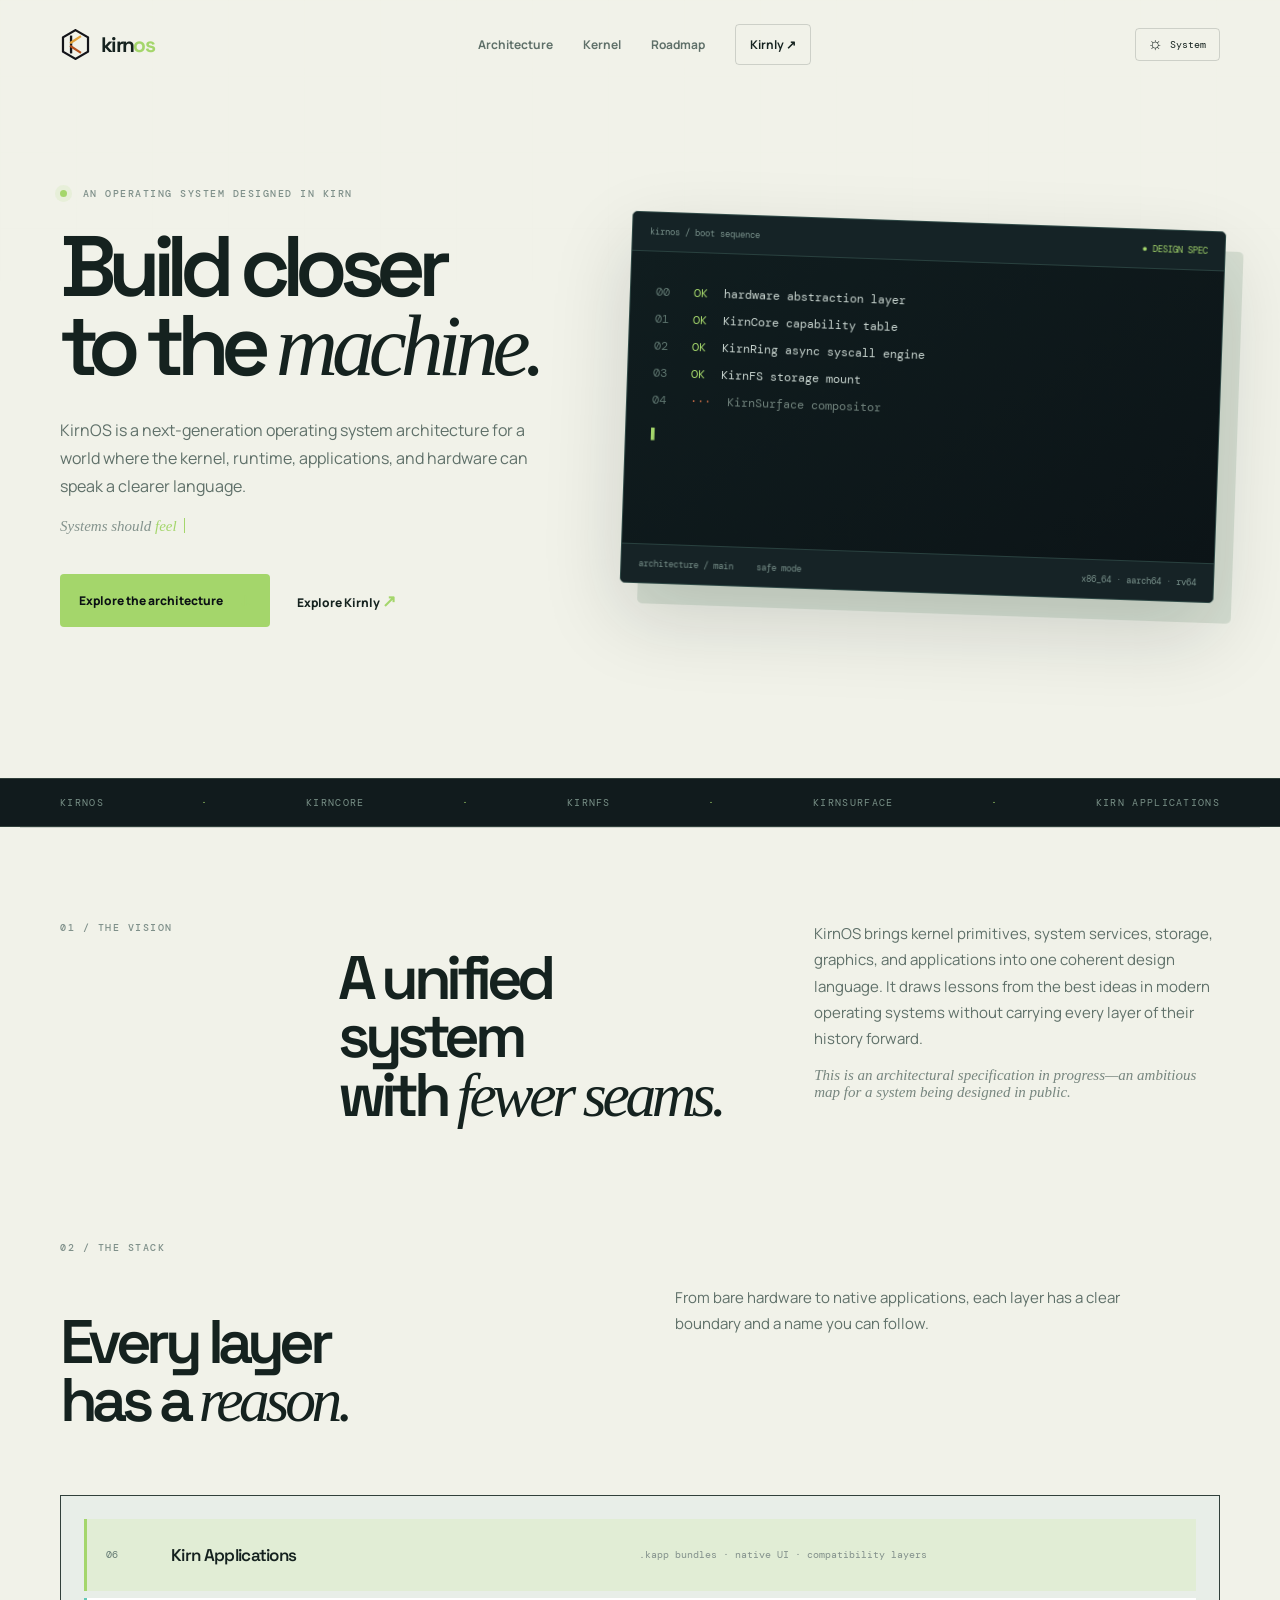
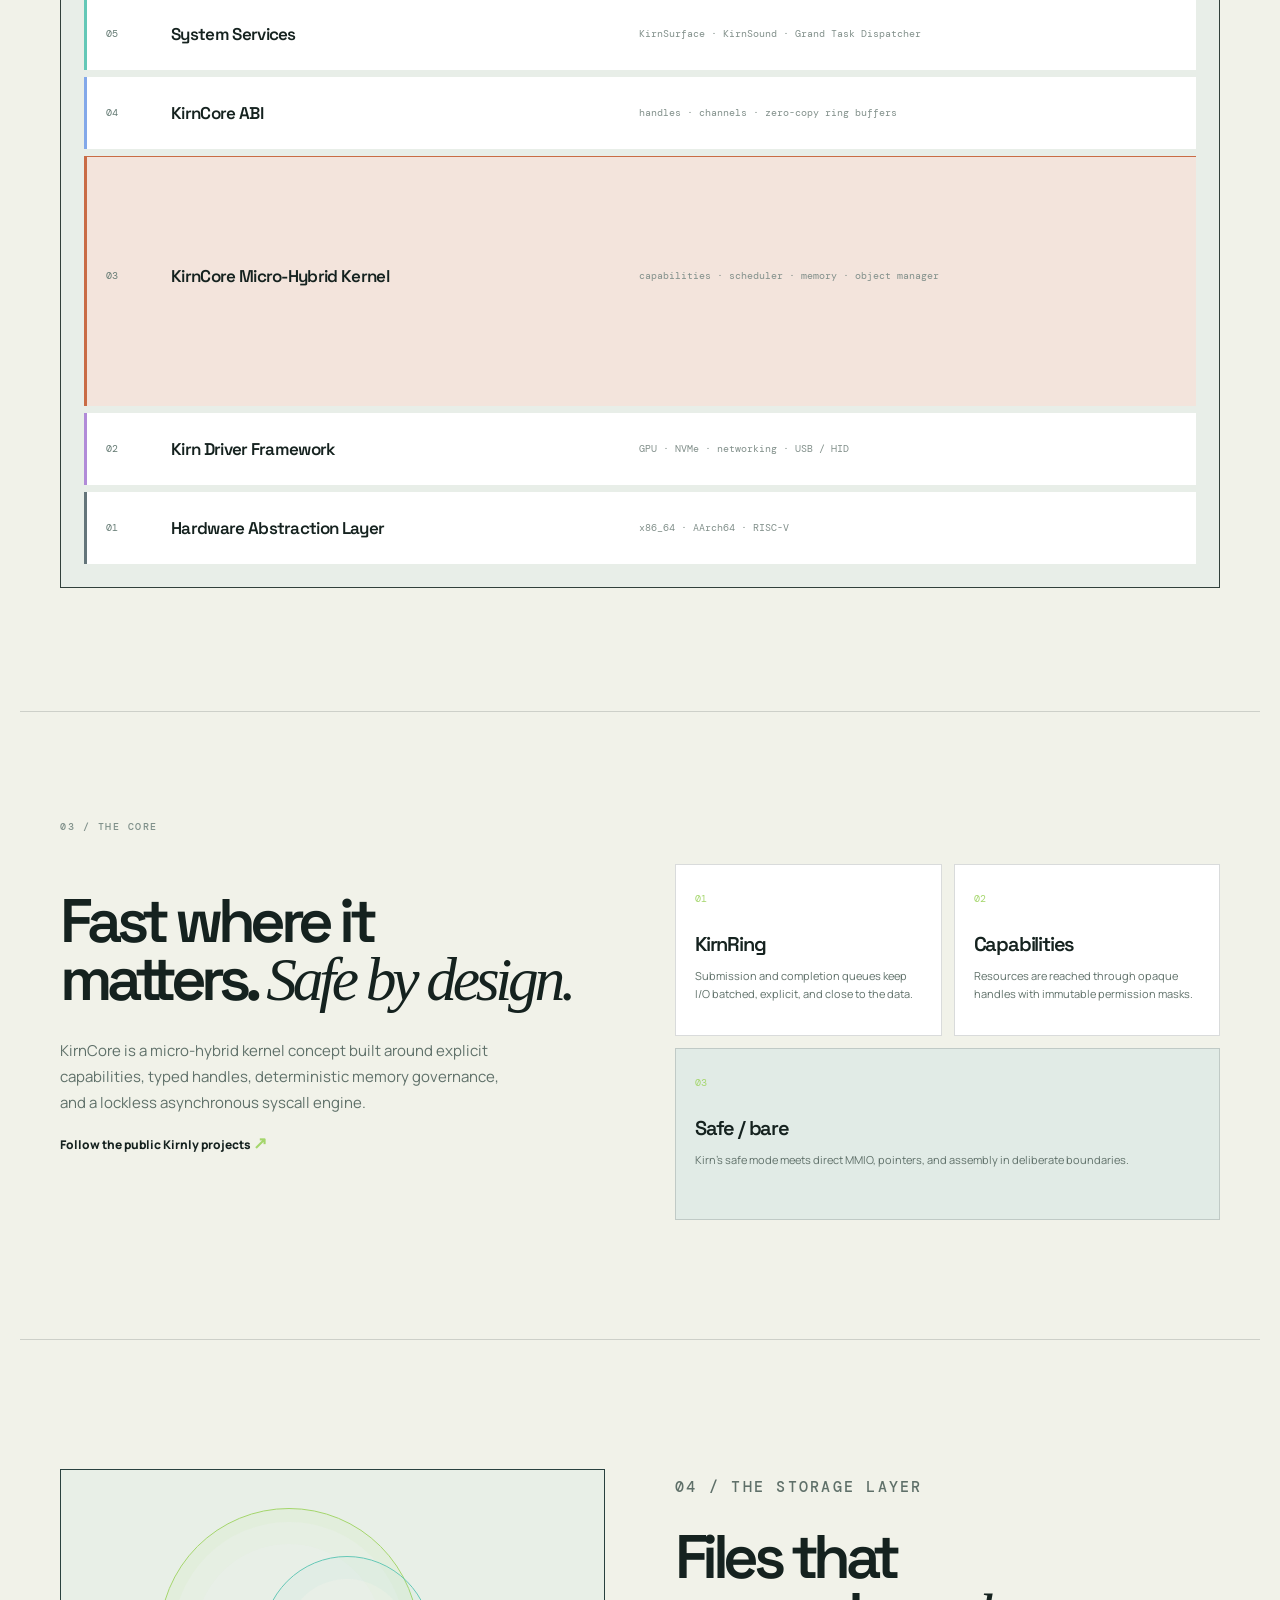
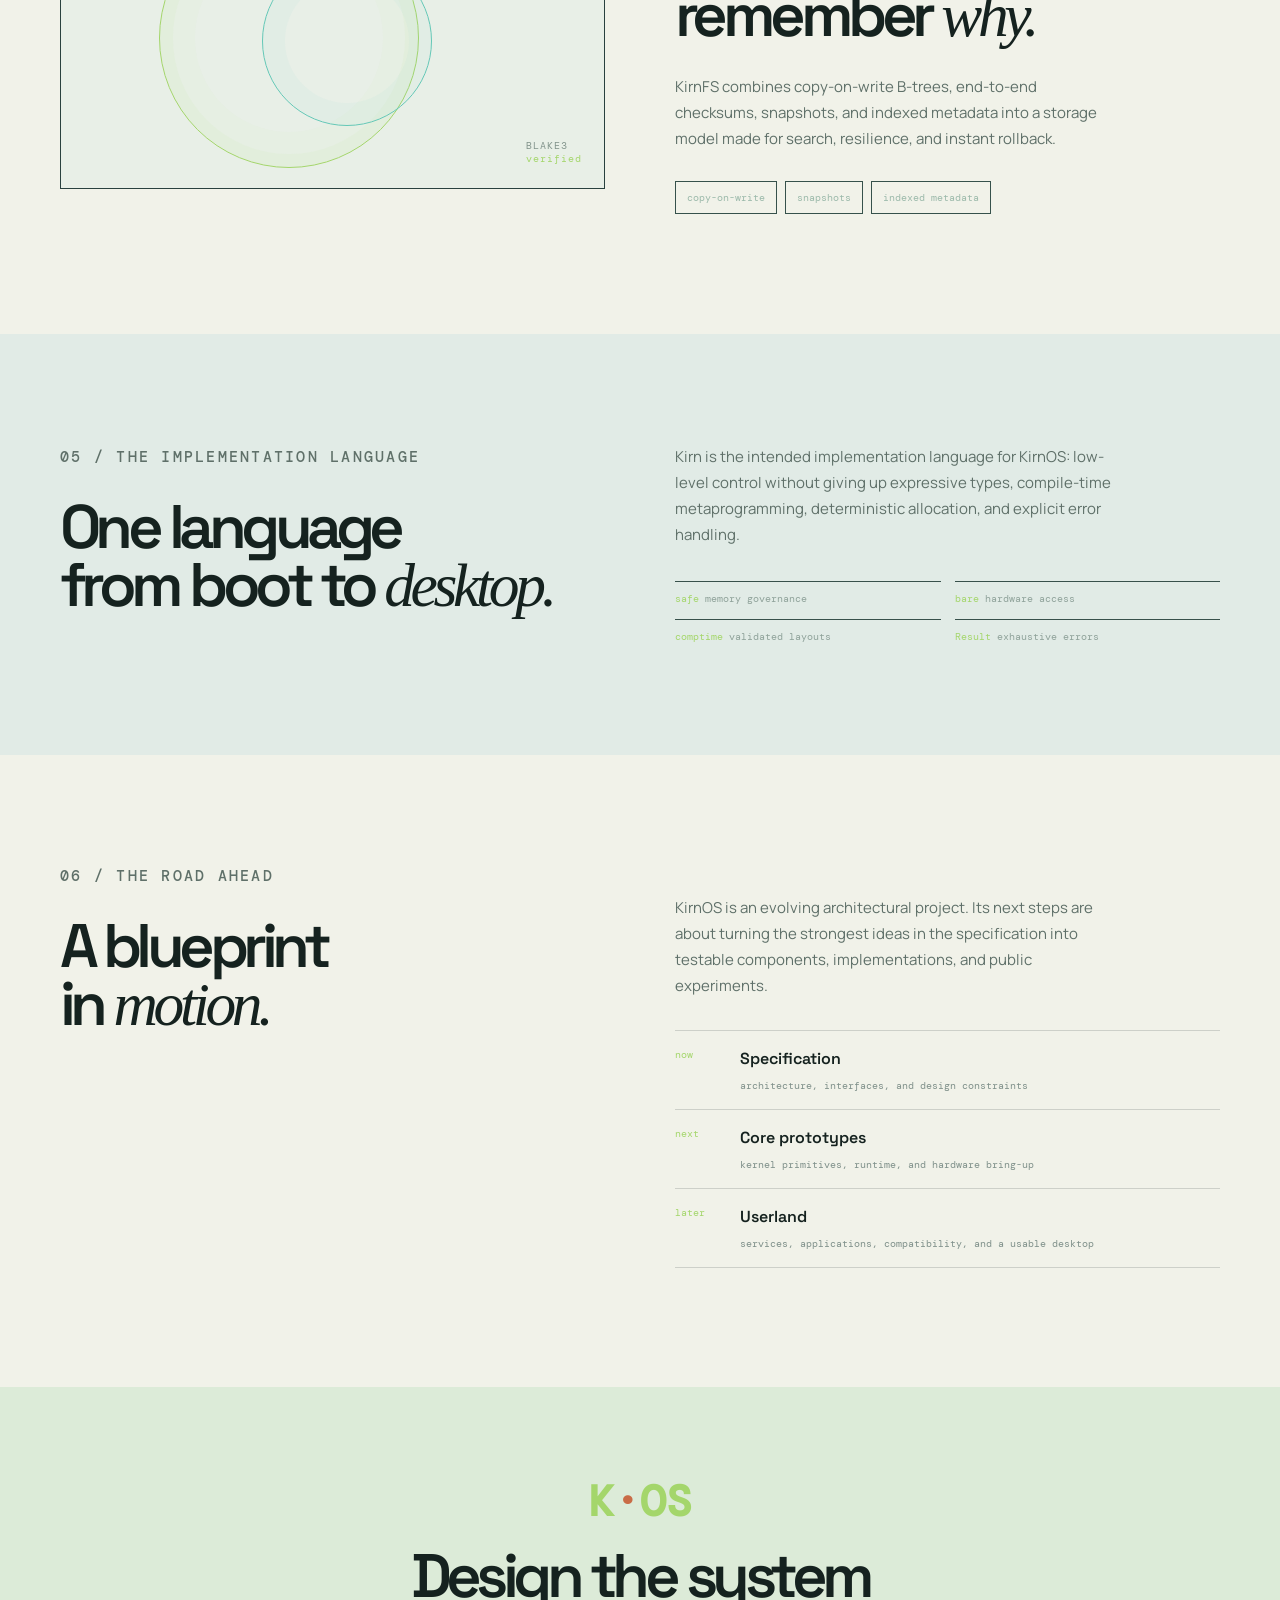
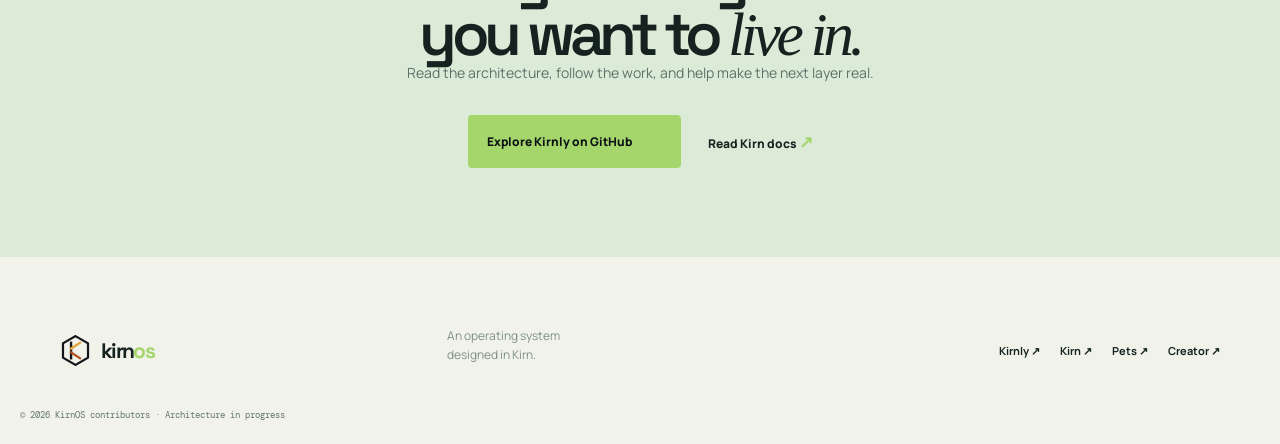
==== index.html @ c7819e0d "feat: build KirnOS operating system website" ====
<!doctype html>
<html lang="en">
<head>
  <meta charset="UTF-8"><meta name="viewport" content="width=device-width,initial-scale=1">
  <meta name="description" content="KirnOS is a next-generation operating system architecture designed in the Kirn programming language, from KirnCore and capabilities to KirnFS and KirnSurface.">
  <meta name="keywords" content="KirnOS, Kirn operating system, KirnCore, KirnFS, KirnSurface, systems programming, micro-hybrid kernel">
  <meta name="author" content="KirnOS contributors"><meta name="robots" content="index, follow, max-image-preview:large"><link rel="canonical" href="https://kirnos-kernel.github.io/"><meta name="theme-color" content="#0b1114">
  <title>KirnOS — an operating system made with Kirn</title>
  <meta property="og:type" content="website"><meta property="og:site_name" content="KirnOS"><meta property="og:title" content="KirnOS — an operating system made with Kirn"><meta property="og:description" content="A next-generation OS architecture built around KirnCore, KirnFS, capabilities, and a native Kirn application layer."><meta property="og:url" content="https://kirnos-kernel.github.io/"><meta property="og:image" content="https://kirnos-kernel.github.io/KirnOS-logos/logo-on-dark-mode-1280x640.png"><meta property="og:image:alt" content="KirnOS operating system">
  <meta name="twitter:card" content="summary_large_image"><meta name="twitter:title" content="KirnOS — an operating system made with Kirn"><meta name="twitter:description" content="A systems architecture for a new kind of operating system."><meta name="twitter:image" content="https://kirnos-kernel.github.io/KirnOS-logos/logo-on-dark-mode-1280x640.png"><meta name="twitter:image:alt" content="KirnOS operating system">
  <link rel="icon" type="image/svg+xml" href="KirnOS-logos/favicon-on-dark-mode.svg"><link rel="preconnect" href="https://fonts.googleapis.com"><link rel="preconnect" href="https://fonts.gstatic.com" crossorigin><link href="https://fonts.googleapis.com/css2?family=DM+Mono:wght@400;500&family=Manrope:wght@400;500;600;700;800&family=Space+Grotesk:wght@500;600;700&display=swap" rel="stylesheet"><link rel="stylesheet" href="styles.css">
</head>
<body><div class="grid-bg" aria-hidden="true"></div><header class="site-header"><a class="brand" href="#top"><img src="KirnOS-logos/icon-on-dark-mode.svg" alt=""><span>kirn<span class="accent">os</span></span></a><nav aria-label="Main navigation"><a href="#architecture">Architecture</a><a href="#kernel">Kernel</a><a href="#roadmap">Roadmap</a><a class="github" href="https://github.com/kirnly/" target="_blank" rel="noreferrer">Kirnly ↗</a></nav><div class="header-tools"><button class="theme-toggle" type="button" aria-label="Use system theme" title="Use system theme"><span class="theme-icon" aria-hidden="true">☼</span><span class="theme-label">System</span></button><button class="menu" aria-label="Toggle navigation" aria-expanded="false"><i></i><i></i></button></div></header>
<main id="top">
<section class="hero shell"><div class="hero-copy"><p class="eyebrow"><span class="pulse"></span> an operating system designed in Kirn</p><h1>Build closer<br>to the <em>machine.</em></h1><p class="hero-lede">KirnOS is a next-generation operating system architecture for a world where the kernel, runtime, applications, and hardware can speak a clearer language.</p><p class="hero-typing" aria-live="polite"><span>Systems should </span><strong id="typing-text">feel intentional.</strong><i class="typing-cursor" aria-hidden="true"></i></p><div class="hero-actions"><a class="button button-green" href="#architecture">Explore the architecture <span>↓</span></a><a class="quiet-link" href="https://github.com/kirnly/" target="_blank" rel="noreferrer">Explore Kirnly <span>↗</span></a></div></div><div class="hero-console"><div class="console-top"><span>kirnos / boot sequence</span><b>● DESIGN SPEC</b></div><div class="console-body"><div class="boot-line"><i>00</i><span class="ok">OK</span> hardware abstraction layer</div><div class="boot-line"><i>01</i><span class="ok">OK</span> KirnCore capability table</div><div class="boot-line"><i>02</i><span class="ok">OK</span> KirnRing async syscall engine</div><div class="boot-line"><i>03</i><span class="ok">OK</span> KirnFS storage mount</div><div class="boot-line muted-line"><i>04</i><span class="wait">···</span> KirnSurface compositor</div><div class="console-cursor">▌</div></div><div class="console-footer"><span>architecture / main</span><span>safe mode</span><span>x86_64 · aarch64 · rv64</span></div></div></section>
<section class="signal-bar"><div class="shell"><span>KirnOS</span><i>·</i><span>KirnCore</span><i>·</i><span>KirnFS</span><i>·</i><span>KirnSurface</span><i>·</i><span>Kirn Applications</span></div></section>
<section class="intro shell"><div class="section-number">01 / THE VISION</div><div class="intro-grid"><h2>A unified system<br>with <em>fewer seams.</em></h2><div><p>KirnOS brings kernel primitives, system services, storage, graphics, and applications into one coherent design language. It draws lessons from the best ideas in modern operating systems without carrying every layer of their history forward.</p><p class="muted">This is an architectural specification in progress—an ambitious map for a system being designed in public.</p></div></div></section>
<section class="architecture shell" id="architecture"><div class="section-number">02 / THE STACK</div><div class="architecture-head"><h2>Every layer<br>has a <em>reason.</em></h2><p>From bare hardware to native applications, each layer has a clear boundary and a name you can follow.</p></div><div class="stack"><div class="stack-row app"><span>06</span><strong>Kirn Applications</strong><small>.kapp bundles · native UI · compatibility layers</small></div><div class="stack-row service"><span>05</span><strong>System Services</strong><small>KirnSurface · KirnSound · Grand Task Dispatcher</small></div><div class="stack-row abi"><span>04</span><strong>KirnCore ABI</strong><small>handles · channels · zero-copy ring buffers</small></div><div class="stack-row kernel"><span>03</span><strong>KirnCore Micro-Hybrid Kernel</strong><small>capabilities · scheduler · memory · object manager</small></div><div class="stack-row driver"><span>02</span><strong>Kirn Driver Framework</strong><small>GPU · NVMe · networking · USB / HID</small></div><div class="stack-row hardware"><span>01</span><strong>Hardware Abstraction Layer</strong><small>x86_64 · AArch64 · RISC-V</small></div></div></section>
<section class="kernel shell" id="kernel"><div class="section-number">03 / THE CORE</div><div class="core-grid"><div><h2>Fast where it<br>matters. <em>Safe by design.</em></h2><p>KirnCore is a micro-hybrid kernel concept built around explicit capabilities, typed handles, deterministic memory governance, and a lockless asynchronous syscall engine.</p><a class="quiet-link" href="https://github.com/kirnly/" target="_blank" rel="noreferrer">Follow the public Kirnly projects <span>↗</span></a></div><div class="core-cards"><article><span>01</span><strong>KirnRing</strong><p>Submission and completion queues keep I/O batched, explicit, and close to the data.</p></article><article><span>02</span><strong>Capabilities</strong><p>Resources are reached through opaque handles with immutable permission masks.</p></article><article><span>03</span><strong>Safe / bare</strong><p>Kirn’s safe mode meets direct MMIO, pointers, and assembly in deliberate boundaries.</p></article></div></div></section>
<section class="storage shell"><div class="storage-art"><div class="disk disk-one"></div><div class="disk disk-two"></div><div class="storage-label">BLAKE3<br><b>verified</b></div></div><div><p class="section-number">04 / THE STORAGE LAYER</p><h2>Files that<br>remember <em>why.</em></h2><p>KirnFS combines copy-on-write B-trees, end-to-end checksums, snapshots, and indexed metadata into a storage model made for search, resilience, and instant rollback.</p><div class="tag-row"><span>copy-on-write</span><span>snapshots</span><span>indexed metadata</span></div></div></section>
<section class="language"><div class="shell language-grid"><div><p class="section-number">05 / THE IMPLEMENTATION LANGUAGE</p><h2>One language<br>from boot to <em>desktop.</em></h2></div><div><p>Kirn is the intended implementation language for KirnOS: low-level control without giving up expressive types, compile-time metaprogramming, deterministic allocation, and explicit error handling.</p><div class="language-points"><span><b>safe</b> memory governance</span><span><b>bare</b> hardware access</span><span><b>comptime</b> validated layouts</span><span><b>Result</b> exhaustive errors</span></div></div></div></section>
<section class="roadmap shell" id="roadmap"><div><p class="section-number">06 / THE ROAD AHEAD</p><h2>A blueprint<br>in <em>motion.</em></h2></div><div><p>KirnOS is an evolving architectural project. Its next steps are about turning the strongest ideas in the specification into testable components, implementations, and public experiments.</p><div class="roadmap-list"><div><span>now</span><strong>Specification</strong><small>architecture, interfaces, and design constraints</small></div><div><span>next</span><strong>Core prototypes</strong><small>kernel primitives, runtime, and hardware bring-up</small></div><div><span>later</span><strong>Userland</strong><small>services, applications, compatibility, and a usable desktop</small></div></div></div></section>
<section class="cta shell"><div class="cta-mark">K<span>·</span>OS</div><h2>Design the system<br>you want to <em>live in.</em></h2><p>Read the architecture, follow the work, and help make the next layer real.</p><div class="hero-actions"><a class="button button-green" href="https://github.com/kirnly/" target="_blank" rel="noreferrer">Explore Kirnly on GitHub <span>↗</span></a><a class="quiet-link" href="https://rkriad585.github.io/kirn/" target="_blank" rel="noreferrer">Read Kirn docs <span>↗</span></a></div></section>
</main><footer class="footer shell"><a class="brand" href="#top"><img src="KirnOS-logos/icon-on-dark-mode.svg" alt=""><span>kirn<span class="accent">os</span></span></a><p>An operating system<br>designed in Kirn.</p><div><a href="https://github.com/kirnly/" target="_blank" rel="noreferrer">Kirnly ↗</a><a href="https://kirn-lang.github.io" target="_blank" rel="noreferrer">Kirn ↗</a><a href="https://pets-registry.github.io" target="_blank" rel="noreferrer">Pets ↗</a><a href="https://rkriad585.github.io" target="_blank" rel="noreferrer">Creator ↗</a></div><small>© 2026 KirnOS contributors · Architecture in progress</small></footer><script type="application/ld+json">{"@context":"https://schema.org","@type":"SoftwareSourceCode","name":"KirnOS","description":"A next-generation operating system architecture designed and engineered in the Kirn programming language.","url":"https://kirnos-kernel.github.io/","codeRepository":"https://github.com/kirnly/","programmingLanguage":"Kirn","author":{"@type":"Person","name":"RK Riad Khan","alternateName":"RKRIAD585","url":"https://rkriad585.github.io"},"sameAs":["https://kirn-lang.github.io","https://pets-registry.github.io"]}</script><script src="script.js"></script></body></html>
---- styles.css ----
:root{--ink:#e8eee9;--muted:#9eaaa4;--bg:#0b1114;--panel:#111a1d;--panel2:#172326;--line:rgba(232,238,233,.15);--green:#a4d66b;--teal:#64c8b7;--rust:#c96c46;--blue:#83a8e9;--serif:Georgia,'Times New Roman',serif;--sans:'Manrope',Arial,sans-serif;--display:'Space Grotesk',var(--sans);--mono:'DM Mono',monospace}*{box-sizing:border-box}html{scroll-behavior:smooth}body{margin:0;background:var(--bg);color:var(--ink);font-family:var(--sans);overflow-x:hidden}.grid-bg{position:fixed;inset:0;pointer-events:none;opacity:.08;background-image:linear-gradient(rgba(164,214,107,.15) 1px,transparent 1px),linear-gradient(90deg,rgba(164,214,107,.15) 1px,transparent 1px);background-size:76px 76px;mask-image:linear-gradient(to bottom,#000,transparent 72%)}.shell{max-width:1240px;padding-left:40px;padding-right:40px;margin:auto}.site-header{height:88px;max-width:1240px;padding:0 40px;margin:auto;display:flex;align-items:center;justify-content:space-between;position:relative;z-index:20}.brand{display:flex;align-items:center;gap:10px;color:var(--ink);text-decoration:none;font:700 21px var(--display);letter-spacing:-.08em}.brand img{width:31px;height:31px;object-fit:contain}.accent{color:var(--green)}.site-header nav{display:flex;gap:30px;align-items:center;font-size:12px;font-weight:700}.site-header nav a,.footer a{color:inherit;text-decoration:none}.site-header nav a:not(.github){color:var(--muted)}.site-header nav a:hover,.footer a:hover{color:var(--green)}.github{border:1px solid var(--line);padding:11px 14px;border-radius:4px}.header-tools{display:flex;align-items:center;gap:13px}.theme-toggle{display:inline-flex;align-items:center;gap:7px;border:1px solid var(--line);border-radius:4px;background:transparent;color:var(--ink);padding:9px 11px;font:10px var(--mono);cursor:pointer}.theme-toggle:hover{border-color:var(--green)}.theme-icon{font:17px Georgia,serif;line-height:10px}.theme-label{min-width:38px;text-align:left}.menu{display:none;border:0;background:transparent}.menu i{display:block;width:22px;height:1px;background:var(--ink);margin:5px}.eyebrow,.section-number{font:500 10px var(--mono);letter-spacing:.15em;text-transform:uppercase;color:#7f908a}.pulse{display:inline-block;width:7px;height:7px;border-radius:50%;background:var(--green);box-shadow:0 0 0 5px rgba(164,214,107,.13);margin-right:8px}h1,h2,h3,p{margin-top:0}h1{font:600 clamp(55px,6.7vw,91px)/.91 var(--display);letter-spacing:-.1em;margin:28px 0 30px}h2{font:600 clamp(40px,4.8vw,64px)/.95 var(--display);letter-spacing:-.09em;margin:28px 0 0}em{font-family:var(--serif);font-weight:400;letter-spacing:-.07em}.hero{min-height:690px;display:grid;grid-template-columns:.92fr 1.08fr;align-items:center;gap:60px;padding-top:43px;padding-bottom:95px}.hero-lede{max-width:475px;color:#bac7c0;font-size:16px;line-height:1.75}.hero-typing{font:italic 15px var(--serif);color:var(--green);margin:18px 0 0;min-height:23px}.hero-typing span{color:#84938d}.hero-typing strong{font-weight:400}.typing-cursor{display:inline-block;width:1px;height:15px;background:var(--green);margin-left:4px;vertical-align:-2px;animation:blink 1s steps(1) infinite}@keyframes blink{50%{opacity:0}}.hero-actions{display:flex;align-items:center;gap:27px;margin-top:33px}.button{display:inline-flex;align-items:center;gap:16px;border-radius:4px;padding:15px 19px;text-decoration:none;font-size:12px;font-weight:800}.button span,.quiet-link span{font-size:17px;color:var(--green)}.button-green{background:var(--green);color:#0b1114}.quiet-link{color:var(--ink);font-size:12px;font-weight:800;text-decoration:none}.hero-console{background:#0d1719;border:1px solid #2f4946;border-radius:5px;box-shadow:18px 20px 0 rgba(44,90,74,.2),0 32px 80px rgba(0,0,0,.3);transform:rotate(2deg);overflow:hidden}.console-top,.console-footer{height:39px;display:flex;align-items:center;padding:0 17px;font:9px var(--mono);color:#78908a}.console-top{justify-content:space-between;background:#152326;border-bottom:1px solid #29413f}.console-top b{color:var(--green);font-weight:400}.console-body{padding:27px 25px 32px;min-height:292px;background:linear-gradient(145deg,#101d1f,#0c1417);font:12px/2.25 var(--mono)}.boot-line{display:flex;gap:16px;color:#c7d3ce}.boot-line i{font-style:normal;color:#5d746e;width:22px}.boot-line .ok{color:#a4d66b}.muted-line{color:#6f817b}.wait{color:var(--rust)}.console-cursor{color:var(--green);margin-top:7px;animation:blink 1s steps(1) infinite}.console-footer{background:#162326;border-top:1px solid #29413f;gap:23px}.console-footer span:last-child{margin-left:auto}.signal-bar{border-top:1px solid #31403b;border-bottom:1px solid #31403b;background:#111b1d}.signal-bar .shell{display:flex;justify-content:space-between;align-items:center;padding-top:17px;padding-bottom:17px;font:10px var(--mono);color:#799087;text-transform:uppercase;letter-spacing:.13em}.signal-bar i{color:var(--green);font-style:normal}.intro{border-top:1px solid var(--line);padding-top:93px;padding-bottom:117px;display:grid;grid-template-columns:24% 76%}.intro-grid{display:grid;grid-template-columns:1fr 1fr;gap:70px}.intro-grid p,.architecture-head p,.core-grid p,.storage p,.language-grid p,.roadmap p{color:var(--muted);font-size:15px;line-height:1.75;max-width:445px}.muted{font:italic 15px var(--serif)!important;color:#77867f!important}.architecture{padding-bottom:123px}.architecture-head{display:grid;grid-template-columns:1fr 1fr;gap:70px;margin:31px 0 65px}.stack{border:1px solid #31403b;padding:16px;background:#0d1517}.stack-row{min-height:72px;margin:7px;display:grid;grid-template-columns:45px 1fr 1.2fr;align-items:center;gap:20px;padding:0 19px;border-left:3px solid var(--green);background:#152123}.stack-row span{font:10px var(--mono);color:#657b74}.stack-row strong{font:600 17px var(--display);letter-spacing:-.04em}.stack-row small{color:#82908b;font:10px var(--mono)}.stack-row.app{border-color:var(--green);background:#223322}.stack-row.service{border-color:var(--teal)}.stack-row.abi{border-color:var(--blue)}.stack-row.kernel{border-color:var(--rust);background:#27201d}.stack-row.driver{border-color:#b18bd8}.stack-row.hardware{border-color:#64757a}.kernel{padding-top:108px;padding-bottom:119px;border-top:1px solid var(--line)}.core-grid{display:grid;grid-template-columns:1fr 1fr;gap:70px;margin-top:31px}.core-grid>div>p{margin-top:29px}.core-cards{display:grid;grid-template-columns:1fr 1fr;gap:12px}.core-cards article{min-height:172px;border:1px solid var(--line);padding:20px 19px;background:var(--panel)}.core-cards article:last-child{grid-column:span 2;background:#1b2524}.core-cards span{font:10px var(--mono);color:var(--green)}.core-cards strong{display:block;font:600 20px var(--display);letter-spacing:-.06em;margin:24px 0 10px}.core-cards p{color:#8d9d96;font-size:11px;line-height:1.65}.storage{border-top:1px solid var(--line);padding-top:105px;padding-bottom:120px;display:grid;grid-template-columns:1fr 1fr;gap:70px;align-items:center}.storage-art{height:320px;background:#101a1c;border:1px solid #29413f;position:relative;overflow:hidden}.disk{border:1px solid var(--green);position:absolute;border-radius:50%;width:260px;height:260px;left:18%;top:12%;box-shadow:inset 0 0 0 13px rgba(164,214,107,.05),inset 0 0 0 35px rgba(164,214,107,.03)}.disk-two{width:170px;height:170px;left:37%;top:27%;border-color:var(--teal);box-shadow:inset 0 0 0 22px rgba(100,200,183,.05)}.storage-label{position:absolute;right:22px;bottom:23px;color:#81938b;font:10px var(--mono);letter-spacing:.1em}.storage-label b{color:var(--green);font-weight:400}.storage p{margin-top:29px}.tag-row{display:flex;gap:8px;flex-wrap:wrap;margin-top:28px}.tag-row span{border:1px solid #36514b;color:#9bb9aa;padding:9px 11px;font:10px var(--mono)}.language{background:#162223;padding:102px 0 112px}.language-grid{display:grid;grid-template-columns:1fr 1fr;gap:70px}.language-grid>div>p{margin-top:8px}.language-points{display:grid;grid-template-columns:1fr 1fr;gap:14px;margin-top:32px;font:10px var(--mono);color:#8fa29a}.language-points span{border-top:1px solid #38514b;padding-top:10px}.language-points b{color:var(--green);font-weight:400}.roadmap{display:grid;grid-template-columns:1fr 1fr;gap:70px;padding-top:108px;padding-bottom:119px}.roadmap>div+div{padding-top:32px}.roadmap-list{border-top:1px solid var(--line);margin-top:30px}.roadmap-list>div{display:grid;grid-template-columns:55px 1fr;gap:10px;padding:17px 0;border-bottom:1px solid var(--line)}.roadmap-list span{font:10px var(--mono);color:var(--green)}.roadmap-list strong{font:600 16px var(--display)}.roadmap-list small{grid-column:2;color:#7f908a;font:10px var(--mono)}.cta{background:#182b26;text-align:center;max-width:none;padding-top:86px;padding-bottom:89px}.cta-mark{font:600 43px var(--mono);color:var(--green)}.cta-mark span{color:var(--rust)}.cta h2{margin-top:18px}.cta p{color:#a5bbb1;font-size:14px}.cta .hero-actions{justify-content:center}.footer{min-height:187px;display:grid;grid-template-columns:1fr 1fr 1fr;align-items:center;position:relative}.footer p{font-size:12px;color:#7f908a;line-height:1.6}.footer>div{display:flex;justify-content:flex-end;gap:20px;font-size:11px;font-weight:700}.footer small{position:absolute;bottom:23px;color:#63766f;font:9px var(--mono)}
@media(max-width:800px){.shell{padding-left:22px;padding-right:22px}.site-header{height:72px;padding:0 22px}.site-header nav{display:none;position:absolute;top:72px;left:22px;right:22px;padding:20px;background:var(--panel);border:1px solid var(--line);flex-direction:column;align-items:flex-start;gap:19px;z-index:5}.site-header nav.open{display:flex}.menu{display:block}.theme-label{display:none}.theme-toggle{padding:8px 9px}.hero{display:block;padding-top:65px;padding-bottom:75px}.hero-console{transform:rotate(1deg);margin-top:27px}.console-body{padding:22px 14px;font-size:10px}.console-footer{font-size:8px;gap:8px}.console-footer span:last-child{display:none}.signal-bar .shell{overflow:hidden;gap:17px;justify-content:flex-start;font-size:8px;white-space:nowrap}.intro{display:block;padding-top:72px;padding-bottom:80px}.intro-grid,.architecture-head,.core-grid,.storage,.language-grid,.roadmap{display:block}.intro-grid>div{margin-top:29px}.architecture{padding-bottom:80px}.architecture-head{margin:28px 0 42px}.stack{padding:8px}.stack-row{grid-template-columns:29px 1fr;gap:9px;padding:14px 11px}.stack-row small{grid-column:2}.kernel{padding-top:75px;padding-bottom:80px}.core-cards{margin-top:42px}.storage{padding-top:75px;padding-bottom:80px}.storage-art{height:235px;margin-bottom:42px}.disk{width:195px;height:195px;left:10%;top:8%}.disk-two{width:125px;height:125px;left:30%;top:23%}.language{padding-top:75px;padding-bottom:80px}.language-grid>div+div{margin-top:30px}.roadmap{padding-top:75px;padding-bottom:80px}.roadmap>div+div{padding-top:32px}.footer{display:block;padding-top:38px;padding-bottom:80px}.footer p{margin:25px 0}.footer>div{justify-content:flex-start;flex-wrap:wrap}.footer small{left:22px}.hero-actions{gap:18px;flex-wrap:wrap}h1{font-size:56px}}
body.theme-light{--ink:#15221f;--muted:#5f7069;--bg:#f1f2e9;--panel:#ffffff;--panel2:#e4ebe2;--line:rgba(21,34,31,.16)}body.theme-light .grid-bg{opacity:.045}body.theme-light .hero-lede,body.theme-light .intro-grid p,body.theme-light .architecture-head p,body.theme-light .core-grid p,body.theme-light .storage p,body.theme-light .language-grid p,body.theme-light .roadmap p{color:#5f7069}body.theme-light .hero-console{box-shadow:18px 20px 0 rgba(65,108,76,.15),0 32px 80px rgba(21,34,31,.16)}body.theme-light .stack{background:#e8eee8}body.theme-light .stack-row{background:#fff}body.theme-light .stack-row.app{background:#e1edd5}body.theme-light .stack-row.kernel{background:#f3e4dc}body.theme-light .core-cards article{background:#fff}body.theme-light .core-cards article:last-child{background:#e1ebe6}body.theme-light .storage-art{background:#e8efe7}body.theme-light .language{background:#e1ebe6}body.theme-light .cta{background:#dcebd8}body.theme-light .cta p{color:#5f7069}
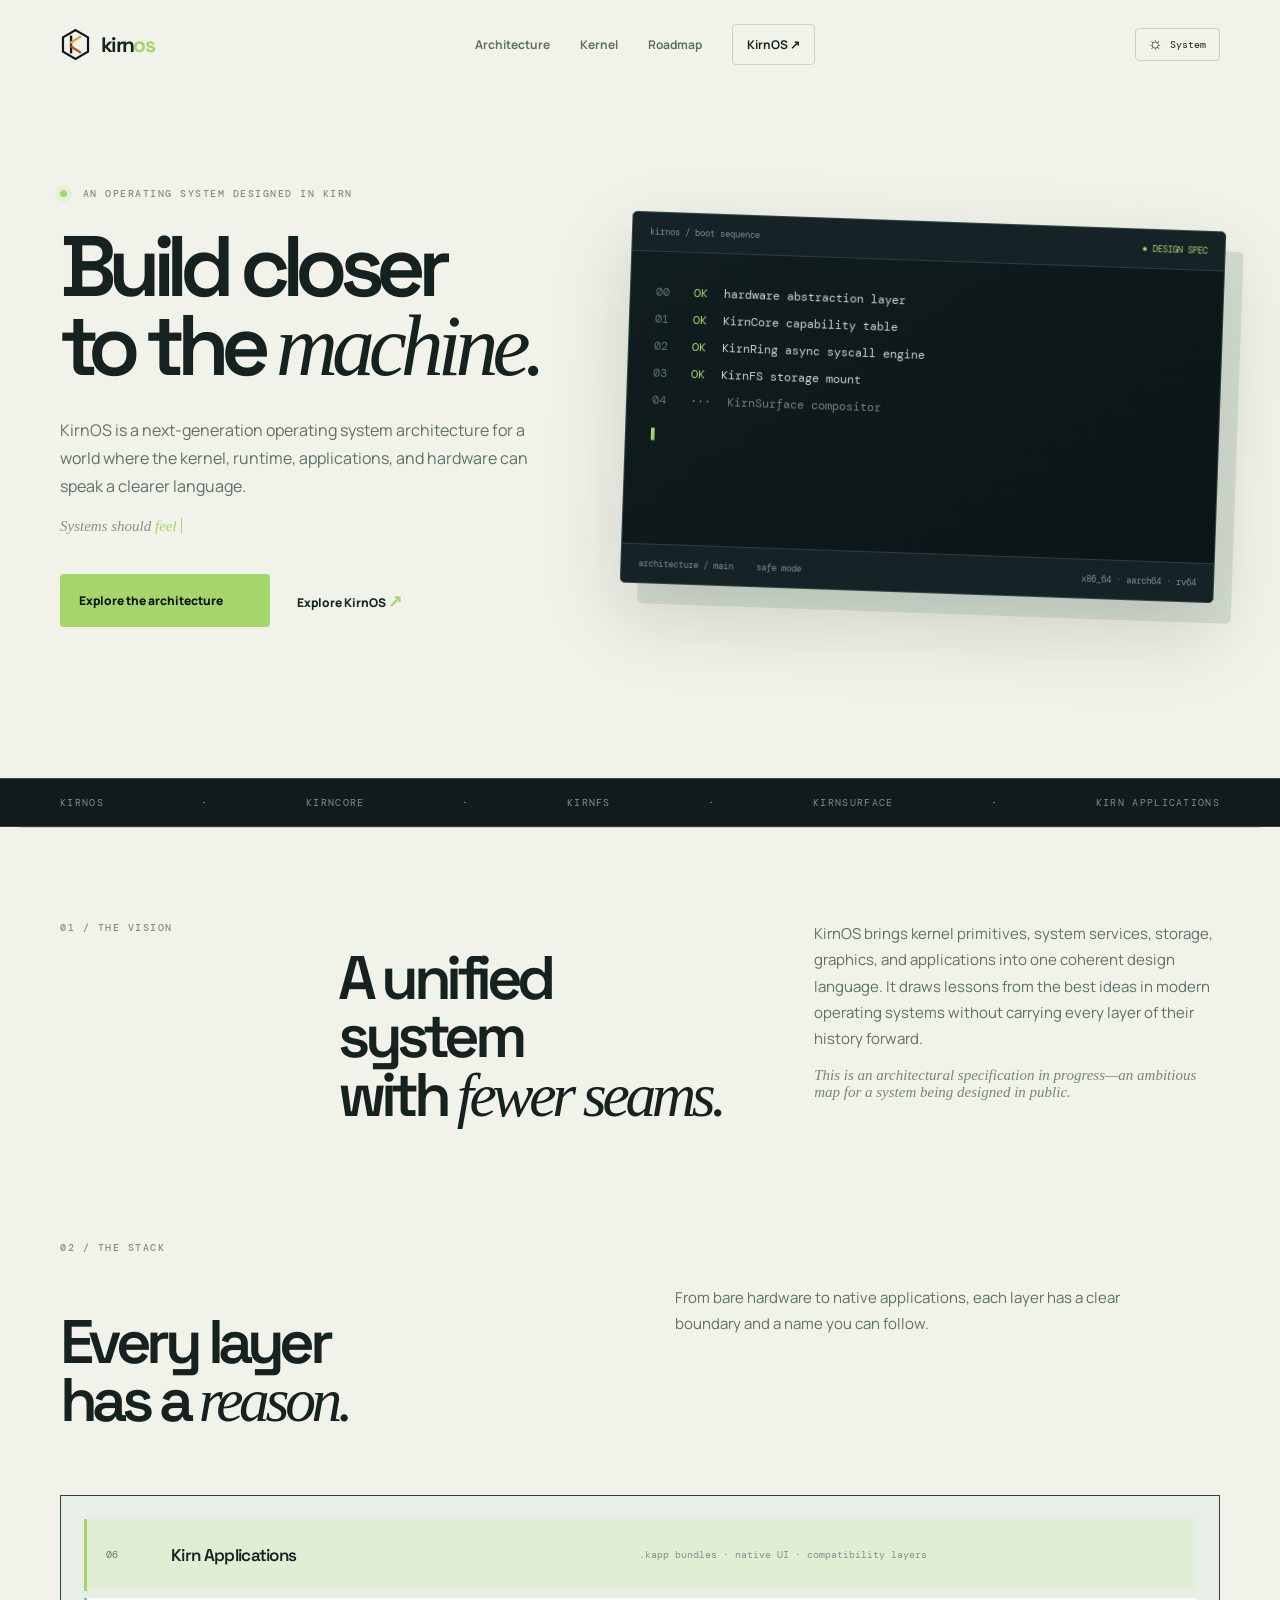
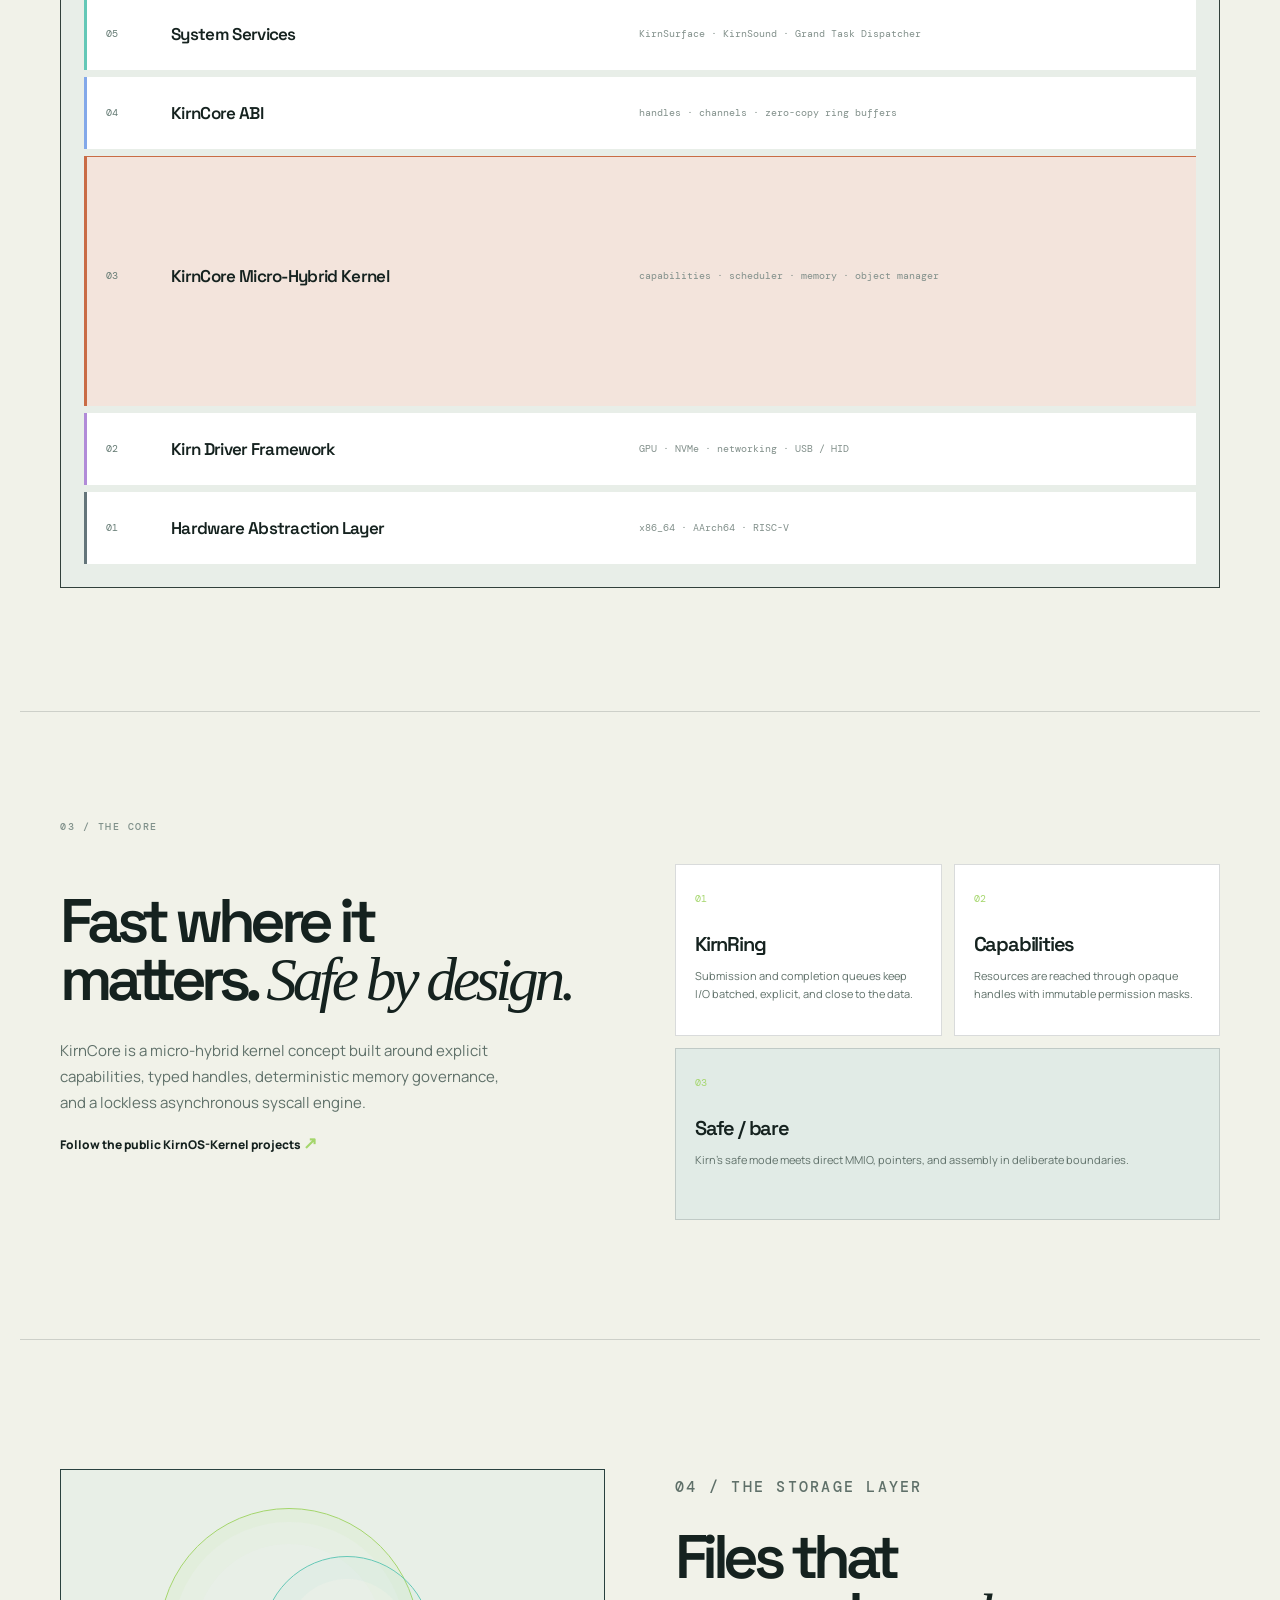
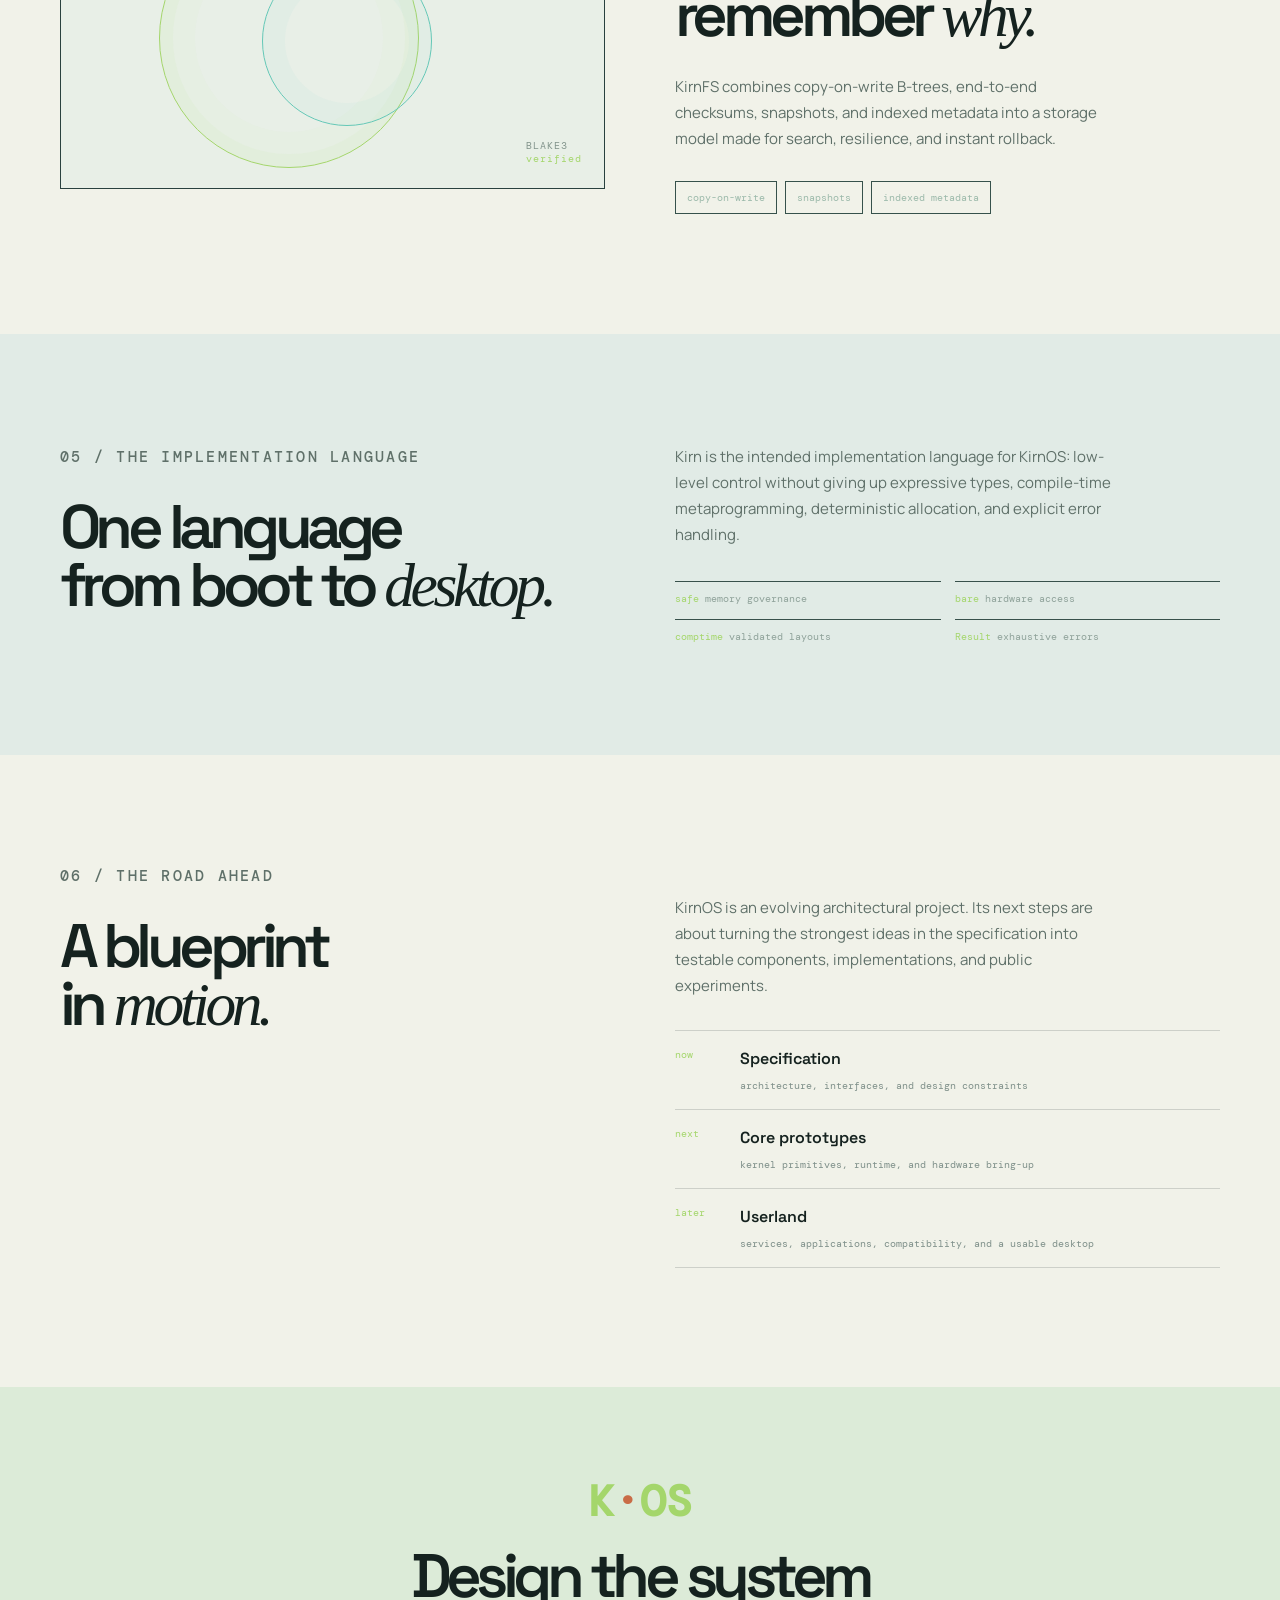
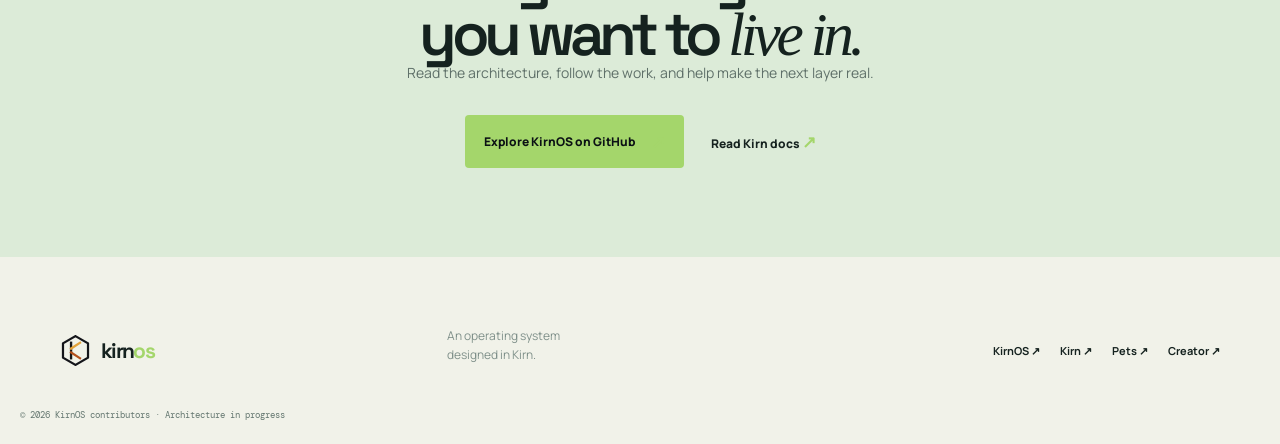
==== commit 833c69c5: "fix: brand KirnOS independently" ====
--- a/index.html
+++ b/index.html
@@ -8,17 +8,17 @@
   <title>KirnOS — an operating system made with Kirn</title>
   <meta property="og:type" content="website"><meta property="og:site_name" content="KirnOS"><meta property="og:title" content="KirnOS — an operating system made with Kirn"><meta property="og:description" content="A next-generation OS architecture built around KirnCore, KirnFS, capabilities, and a native Kirn application layer."><meta property="og:url" content="https://kirnos-kernel.github.io/"><meta property="og:image" content="https://kirnos-kernel.github.io/KirnOS-logos/logo-on-dark-mode-1280x640.png"><meta property="og:image:alt" content="KirnOS operating system">
   <meta name="twitter:card" content="summary_large_image"><meta name="twitter:title" content="KirnOS — an operating system made with Kirn"><meta name="twitter:description" content="A systems architecture for a new kind of operating system."><meta name="twitter:image" content="https://kirnos-kernel.github.io/KirnOS-logos/logo-on-dark-mode-1280x640.png"><meta name="twitter:image:alt" content="KirnOS operating system">
-  <link rel="icon" type="image/svg+xml" href="KirnOS-logos/favicon-on-dark-mode.svg"><link rel="preconnect" href="https://fonts.googleapis.com"><link rel="preconnect" href="https://fonts.gstatic.com" crossorigin><link href="https://fonts.googleapis.com/css2?family=DM+Mono:wght@400;500&family=Manrope:wght@400;500;600;700;800&family=Space+Grotesk:wght@500;600;700&display=swap" rel="stylesheet"><link rel="stylesheet" href="styles.css">
+  <link rel="icon" type="image/svg+xml" href="KirnOS-logos/favicon-on-light-mode.svg"><link rel="preconnect" href="https://fonts.googleapis.com"><link rel="preconnect" href="https://fonts.gstatic.com" crossorigin><link href="https://fonts.googleapis.com/css2?family=DM+Mono:wght@400;500&family=Manrope:wght@400;500;600;700;800&family=Space+Grotesk:wght@500;600;700&display=swap" rel="stylesheet"><link rel="stylesheet" href="styles.css">
 </head>
-<body><div class="grid-bg" aria-hidden="true"></div><header class="site-header"><a class="brand" href="#top"><img src="KirnOS-logos/icon-on-dark-mode.svg" alt=""><span>kirn<span class="accent">os</span></span></a><nav aria-label="Main navigation"><a href="#architecture">Architecture</a><a href="#kernel">Kernel</a><a href="#roadmap">Roadmap</a><a class="github" href="https://github.com/kirnly/" target="_blank" rel="noreferrer">Kirnly ↗</a></nav><div class="header-tools"><button class="theme-toggle" type="button" aria-label="Use system theme" title="Use system theme"><span class="theme-icon" aria-hidden="true">☼</span><span class="theme-label">System</span></button><button class="menu" aria-label="Toggle navigation" aria-expanded="false"><i></i><i></i></button></div></header>
+<body><div class="grid-bg" aria-hidden="true"></div><header class="site-header"><a class="brand" href="#top"><img src="KirnOS-logos/icon-on-dark-mode.svg" alt=""><span>kirn<span class="accent">os</span></span></a><nav aria-label="Main navigation"><a href="#architecture">Architecture</a><a href="#kernel">Kernel</a><a href="#roadmap">Roadmap</a><a class="github" href="https://github.com/kirnly/" target="_blank" rel="noreferrer">KirnOS ↗</a></nav><div class="header-tools"><button class="theme-toggle" type="button" aria-label="Use system theme" title="Use system theme"><span class="theme-icon" aria-hidden="true">☼</span><span class="theme-label">System</span></button><button class="menu" aria-label="Toggle navigation" aria-expanded="false"><i></i><i></i></button></div></header>
 <main id="top">
-<section class="hero shell"><div class="hero-copy"><p class="eyebrow"><span class="pulse"></span> an operating system designed in Kirn</p><h1>Build closer<br>to the <em>machine.</em></h1><p class="hero-lede">KirnOS is a next-generation operating system architecture for a world where the kernel, runtime, applications, and hardware can speak a clearer language.</p><p class="hero-typing" aria-live="polite"><span>Systems should </span><strong id="typing-text">feel intentional.</strong><i class="typing-cursor" aria-hidden="true"></i></p><div class="hero-actions"><a class="button button-green" href="#architecture">Explore the architecture <span>↓</span></a><a class="quiet-link" href="https://github.com/kirnly/" target="_blank" rel="noreferrer">Explore Kirnly <span>↗</span></a></div></div><div class="hero-console"><div class="console-top"><span>kirnos / boot sequence</span><b>● DESIGN SPEC</b></div><div class="console-body"><div class="boot-line"><i>00</i><span class="ok">OK</span> hardware abstraction layer</div><div class="boot-line"><i>01</i><span class="ok">OK</span> KirnCore capability table</div><div class="boot-line"><i>02</i><span class="ok">OK</span> KirnRing async syscall engine</div><div class="boot-line"><i>03</i><span class="ok">OK</span> KirnFS storage mount</div><div class="boot-line muted-line"><i>04</i><span class="wait">···</span> KirnSurface compositor</div><div class="console-cursor">▌</div></div><div class="console-footer"><span>architecture / main</span><span>safe mode</span><span>x86_64 · aarch64 · rv64</span></div></div></section>
+<section class="hero shell"><div class="hero-copy"><p class="eyebrow"><span class="pulse"></span> an operating system designed in Kirn</p><h1>Build closer<br>to the <em>machine.</em></h1><p class="hero-lede">KirnOS is a next-generation operating system architecture for a world where the kernel, runtime, applications, and hardware can speak a clearer language.</p><p class="hero-typing" aria-live="polite"><span>Systems should </span><strong id="typing-text">feel intentional.</strong><i class="typing-cursor" aria-hidden="true"></i></p><div class="hero-actions"><a class="button button-green" href="#architecture">Explore the architecture <span>↓</span></a><a class="quiet-link" href="https://github.com/kirnly/" target="_blank" rel="noreferrer">Explore KirnOS <span>↗</span></a></div></div><div class="hero-console"><div class="console-top"><span>kirnos / boot sequence</span><b>● DESIGN SPEC</b></div><div class="console-body"><div class="boot-line"><i>00</i><span class="ok">OK</span> hardware abstraction layer</div><div class="boot-line"><i>01</i><span class="ok">OK</span> KirnCore capability table</div><div class="boot-line"><i>02</i><span class="ok">OK</span> KirnRing async syscall engine</div><div class="boot-line"><i>03</i><span class="ok">OK</span> KirnFS storage mount</div><div class="boot-line muted-line"><i>04</i><span class="wait">···</span> KirnSurface compositor</div><div class="console-cursor">▌</div></div><div class="console-footer"><span>architecture / main</span><span>safe mode</span><span>x86_64 · aarch64 · rv64</span></div></div></section>
 <section class="signal-bar"><div class="shell"><span>KirnOS</span><i>·</i><span>KirnCore</span><i>·</i><span>KirnFS</span><i>·</i><span>KirnSurface</span><i>·</i><span>Kirn Applications</span></div></section>
 <section class="intro shell"><div class="section-number">01 / THE VISION</div><div class="intro-grid"><h2>A unified system<br>with <em>fewer seams.</em></h2><div><p>KirnOS brings kernel primitives, system services, storage, graphics, and applications into one coherent design language. It draws lessons from the best ideas in modern operating systems without carrying every layer of their history forward.</p><p class="muted">This is an architectural specification in progress—an ambitious map for a system being designed in public.</p></div></div></section>
 <section class="architecture shell" id="architecture"><div class="section-number">02 / THE STACK</div><div class="architecture-head"><h2>Every layer<br>has a <em>reason.</em></h2><p>From bare hardware to native applications, each layer has a clear boundary and a name you can follow.</p></div><div class="stack"><div class="stack-row app"><span>06</span><strong>Kirn Applications</strong><small>.kapp bundles · native UI · compatibility layers</small></div><div class="stack-row service"><span>05</span><strong>System Services</strong><small>KirnSurface · KirnSound · Grand Task Dispatcher</small></div><div class="stack-row abi"><span>04</span><strong>KirnCore ABI</strong><small>handles · channels · zero-copy ring buffers</small></div><div class="stack-row kernel"><span>03</span><strong>KirnCore Micro-Hybrid Kernel</strong><small>capabilities · scheduler · memory · object manager</small></div><div class="stack-row driver"><span>02</span><strong>Kirn Driver Framework</strong><small>GPU · NVMe · networking · USB / HID</small></div><div class="stack-row hardware"><span>01</span><strong>Hardware Abstraction Layer</strong><small>x86_64 · AArch64 · RISC-V</small></div></div></section>
-<section class="kernel shell" id="kernel"><div class="section-number">03 / THE CORE</div><div class="core-grid"><div><h2>Fast where it<br>matters. <em>Safe by design.</em></h2><p>KirnCore is a micro-hybrid kernel concept built around explicit capabilities, typed handles, deterministic memory governance, and a lockless asynchronous syscall engine.</p><a class="quiet-link" href="https://github.com/kirnly/" target="_blank" rel="noreferrer">Follow the public Kirnly projects <span>↗</span></a></div><div class="core-cards"><article><span>01</span><strong>KirnRing</strong><p>Submission and completion queues keep I/O batched, explicit, and close to the data.</p></article><article><span>02</span><strong>Capabilities</strong><p>Resources are reached through opaque handles with immutable permission masks.</p></article><article><span>03</span><strong>Safe / bare</strong><p>Kirn’s safe mode meets direct MMIO, pointers, and assembly in deliberate boundaries.</p></article></div></div></section>
+<section class="kernel shell" id="kernel"><div class="section-number">03 / THE CORE</div><div class="core-grid"><div><h2>Fast where it<br>matters. <em>Safe by design.</em></h2><p>KirnCore is a micro-hybrid kernel concept built around explicit capabilities, typed handles, deterministic memory governance, and a lockless asynchronous syscall engine.</p><a class="quiet-link" href="https://github.com/kirnly/" target="_blank" rel="noreferrer">Follow the public KirnOS-Kernel projects <span>↗</span></a></div><div class="core-cards"><article><span>01</span><strong>KirnRing</strong><p>Submission and completion queues keep I/O batched, explicit, and close to the data.</p></article><article><span>02</span><strong>Capabilities</strong><p>Resources are reached through opaque handles with immutable permission masks.</p></article><article><span>03</span><strong>Safe / bare</strong><p>Kirn’s safe mode meets direct MMIO, pointers, and assembly in deliberate boundaries.</p></article></div></div></section>
 <section class="storage shell"><div class="storage-art"><div class="disk disk-one"></div><div class="disk disk-two"></div><div class="storage-label">BLAKE3<br><b>verified</b></div></div><div><p class="section-number">04 / THE STORAGE LAYER</p><h2>Files that<br>remember <em>why.</em></h2><p>KirnFS combines copy-on-write B-trees, end-to-end checksums, snapshots, and indexed metadata into a storage model made for search, resilience, and instant rollback.</p><div class="tag-row"><span>copy-on-write</span><span>snapshots</span><span>indexed metadata</span></div></div></section>
 <section class="language"><div class="shell language-grid"><div><p class="section-number">05 / THE IMPLEMENTATION LANGUAGE</p><h2>One language<br>from boot to <em>desktop.</em></h2></div><div><p>Kirn is the intended implementation language for KirnOS: low-level control without giving up expressive types, compile-time metaprogramming, deterministic allocation, and explicit error handling.</p><div class="language-points"><span><b>safe</b> memory governance</span><span><b>bare</b> hardware access</span><span><b>comptime</b> validated layouts</span><span><b>Result</b> exhaustive errors</span></div></div></div></section>
 <section class="roadmap shell" id="roadmap"><div><p class="section-number">06 / THE ROAD AHEAD</p><h2>A blueprint<br>in <em>motion.</em></h2></div><div><p>KirnOS is an evolving architectural project. Its next steps are about turning the strongest ideas in the specification into testable components, implementations, and public experiments.</p><div class="roadmap-list"><div><span>now</span><strong>Specification</strong><small>architecture, interfaces, and design constraints</small></div><div><span>next</span><strong>Core prototypes</strong><small>kernel primitives, runtime, and hardware bring-up</small></div><div><span>later</span><strong>Userland</strong><small>services, applications, compatibility, and a usable desktop</small></div></div></div></section>
-<section class="cta shell"><div class="cta-mark">K<span>·</span>OS</div><h2>Design the system<br>you want to <em>live in.</em></h2><p>Read the architecture, follow the work, and help make the next layer real.</p><div class="hero-actions"><a class="button button-green" href="https://github.com/kirnly/" target="_blank" rel="noreferrer">Explore Kirnly on GitHub <span>↗</span></a><a class="quiet-link" href="https://rkriad585.github.io/kirn/" target="_blank" rel="noreferrer">Read Kirn docs <span>↗</span></a></div></section>
-</main><footer class="footer shell"><a class="brand" href="#top"><img src="KirnOS-logos/icon-on-dark-mode.svg" alt=""><span>kirn<span class="accent">os</span></span></a><p>An operating system<br>designed in Kirn.</p><div><a href="https://github.com/kirnly/" target="_blank" rel="noreferrer">Kirnly ↗</a><a href="https://kirn-lang.github.io" target="_blank" rel="noreferrer">Kirn ↗</a><a href="https://pets-registry.github.io" target="_blank" rel="noreferrer">Pets ↗</a><a href="https://rkriad585.github.io" target="_blank" rel="noreferrer">Creator ↗</a></div><small>© 2026 KirnOS contributors · Architecture in progress</small></footer><script type="application/ld+json">{"@context":"https://schema.org","@type":"SoftwareSourceCode","name":"KirnOS","description":"A next-generation operating system architecture designed and engineered in the Kirn programming language.","url":"https://kirnos-kernel.github.io/","codeRepository":"https://github.com/kirnly/","programmingLanguage":"Kirn","author":{"@type":"Person","name":"RK Riad Khan","alternateName":"RKRIAD585","url":"https://rkriad585.github.io"},"sameAs":["https://kirn-lang.github.io","https://pets-registry.github.io"]}</script><script src="script.js"></script></body></html>
+<section class="cta shell"><div class="cta-mark">K<span>·</span>OS</div><h2>Design the system<br>you want to <em>live in.</em></h2><p>Read the architecture, follow the work, and help make the next layer real.</p><div class="hero-actions"><a class="button button-green" href="https://github.com/kirnly/" target="_blank" rel="noreferrer">Explore KirnOS on GitHub <span>↗</span></a><a class="quiet-link" href="https://rkriad585.github.io/kirn/" target="_blank" rel="noreferrer">Read Kirn docs <span>↗</span></a></div></section>
+</main><footer class="footer shell"><a class="brand" href="#top"><img src="KirnOS-logos/icon-on-dark-mode.svg" alt=""><span>kirn<span class="accent">os</span></span></a><p>An operating system<br>designed in Kirn.</p><div><a href="https://github.com/kirnly/" target="_blank" rel="noreferrer">KirnOS ↗</a><a href="https://kirn-lang.github.io" target="_blank" rel="noreferrer">Kirn ↗</a><a href="https://pets-registry.github.io" target="_blank" rel="noreferrer">Pets ↗</a><a href="https://rkriad585.github.io" target="_blank" rel="noreferrer">Creator ↗</a></div><small>© 2026 KirnOS contributors · Architecture in progress</small></footer><script type="application/ld+json">{"@context":"https://schema.org","@type":"SoftwareSourceCode","name":"KirnOS","description":"A next-generation operating system architecture designed and engineered in the Kirn programming language.","url":"https://kirnos-kernel.github.io/","codeRepository":"https://github.com/kirnly/","programmingLanguage":"Kirn","author":{"@type":"Person","name":"RK Riad Khan","alternateName":"RKRIAD585","url":"https://rkriad585.github.io"},"sameAs":["https://kirn-lang.github.io","https://pets-registry.github.io"]}</script><script src="script.js"></script></body></html>
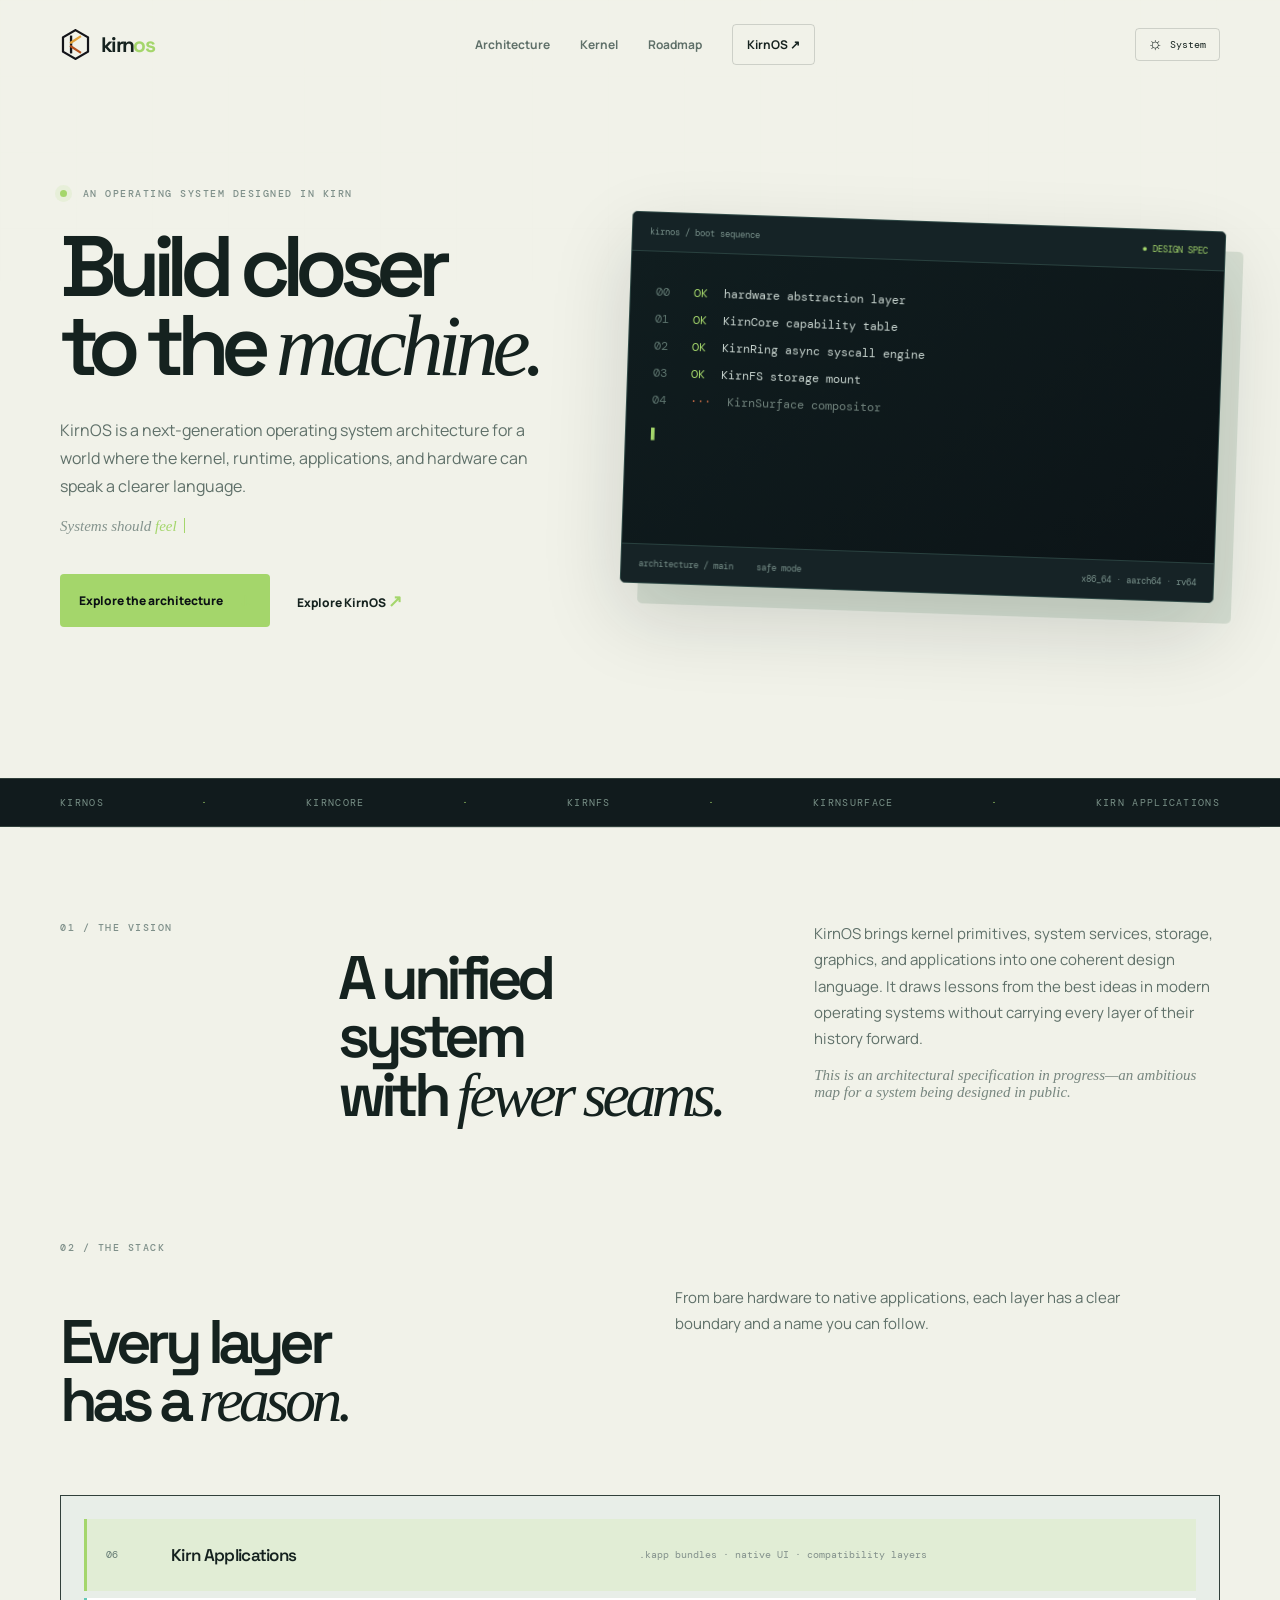
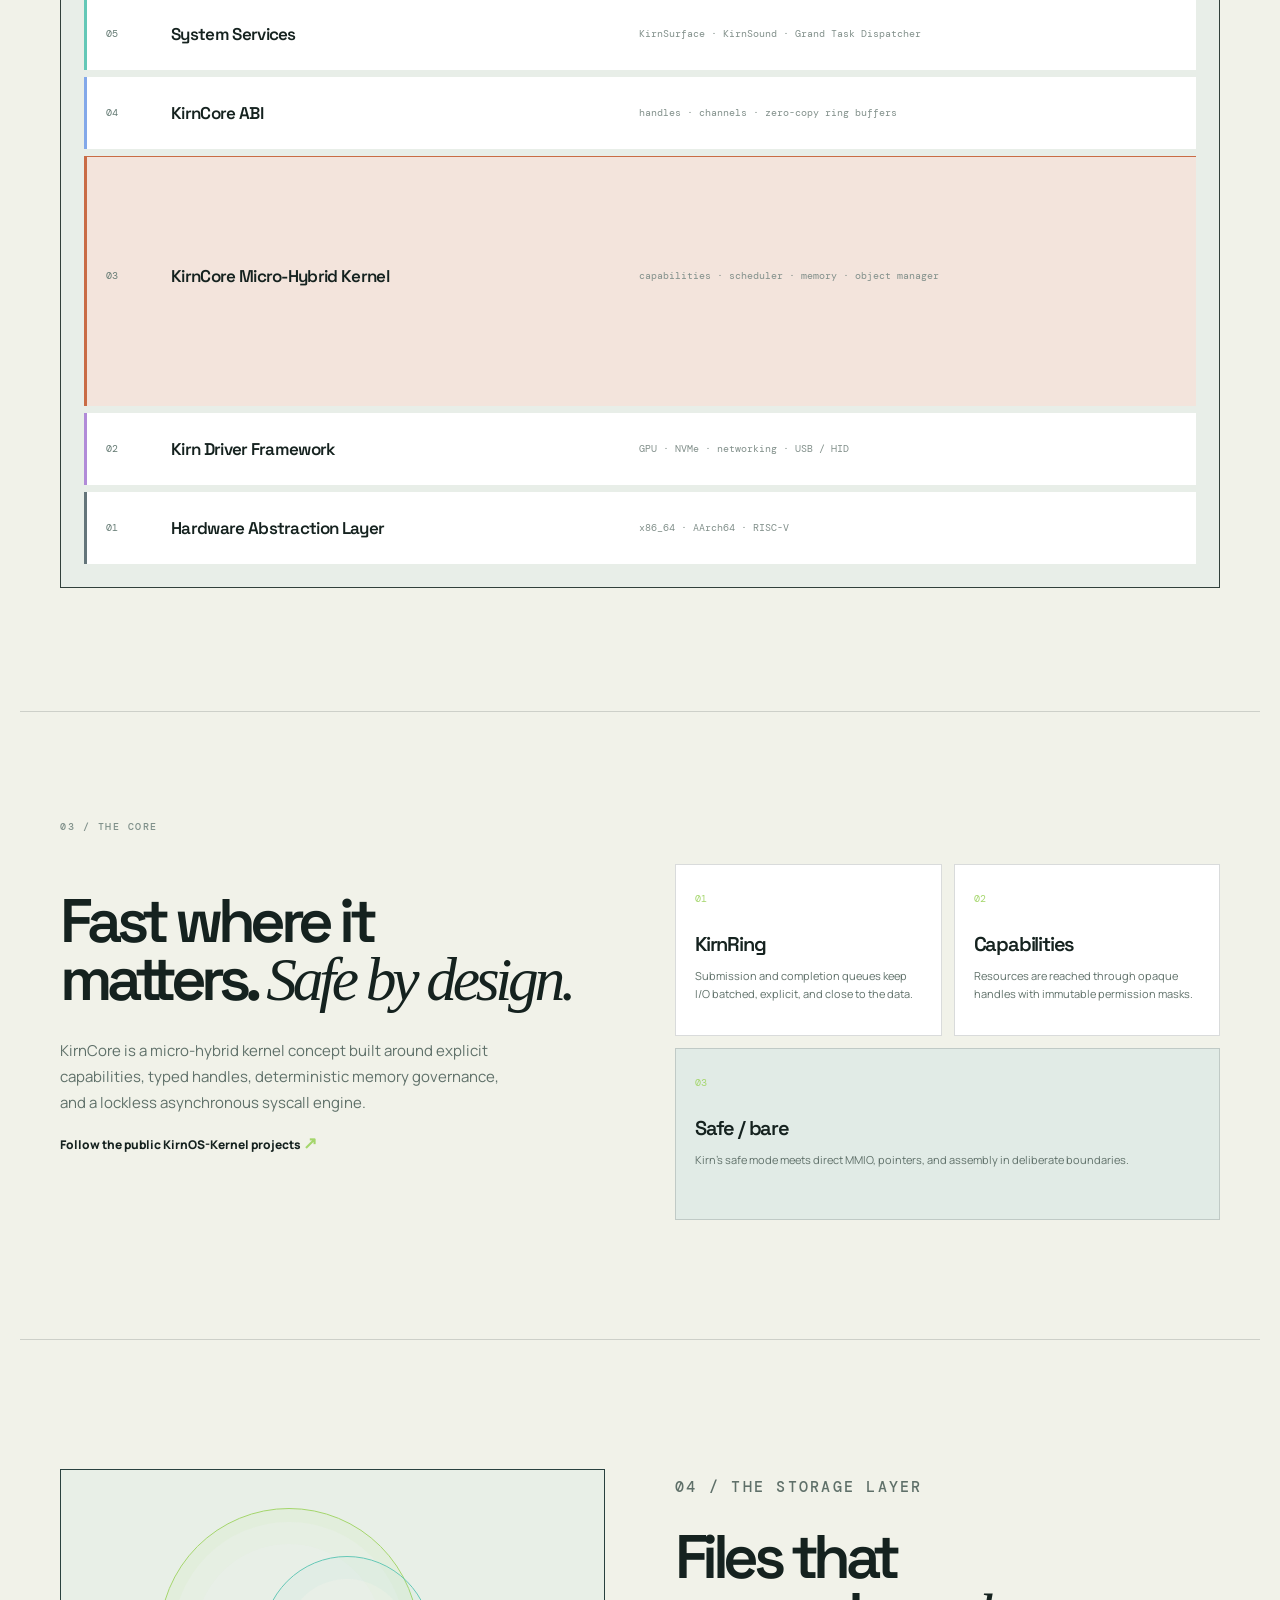
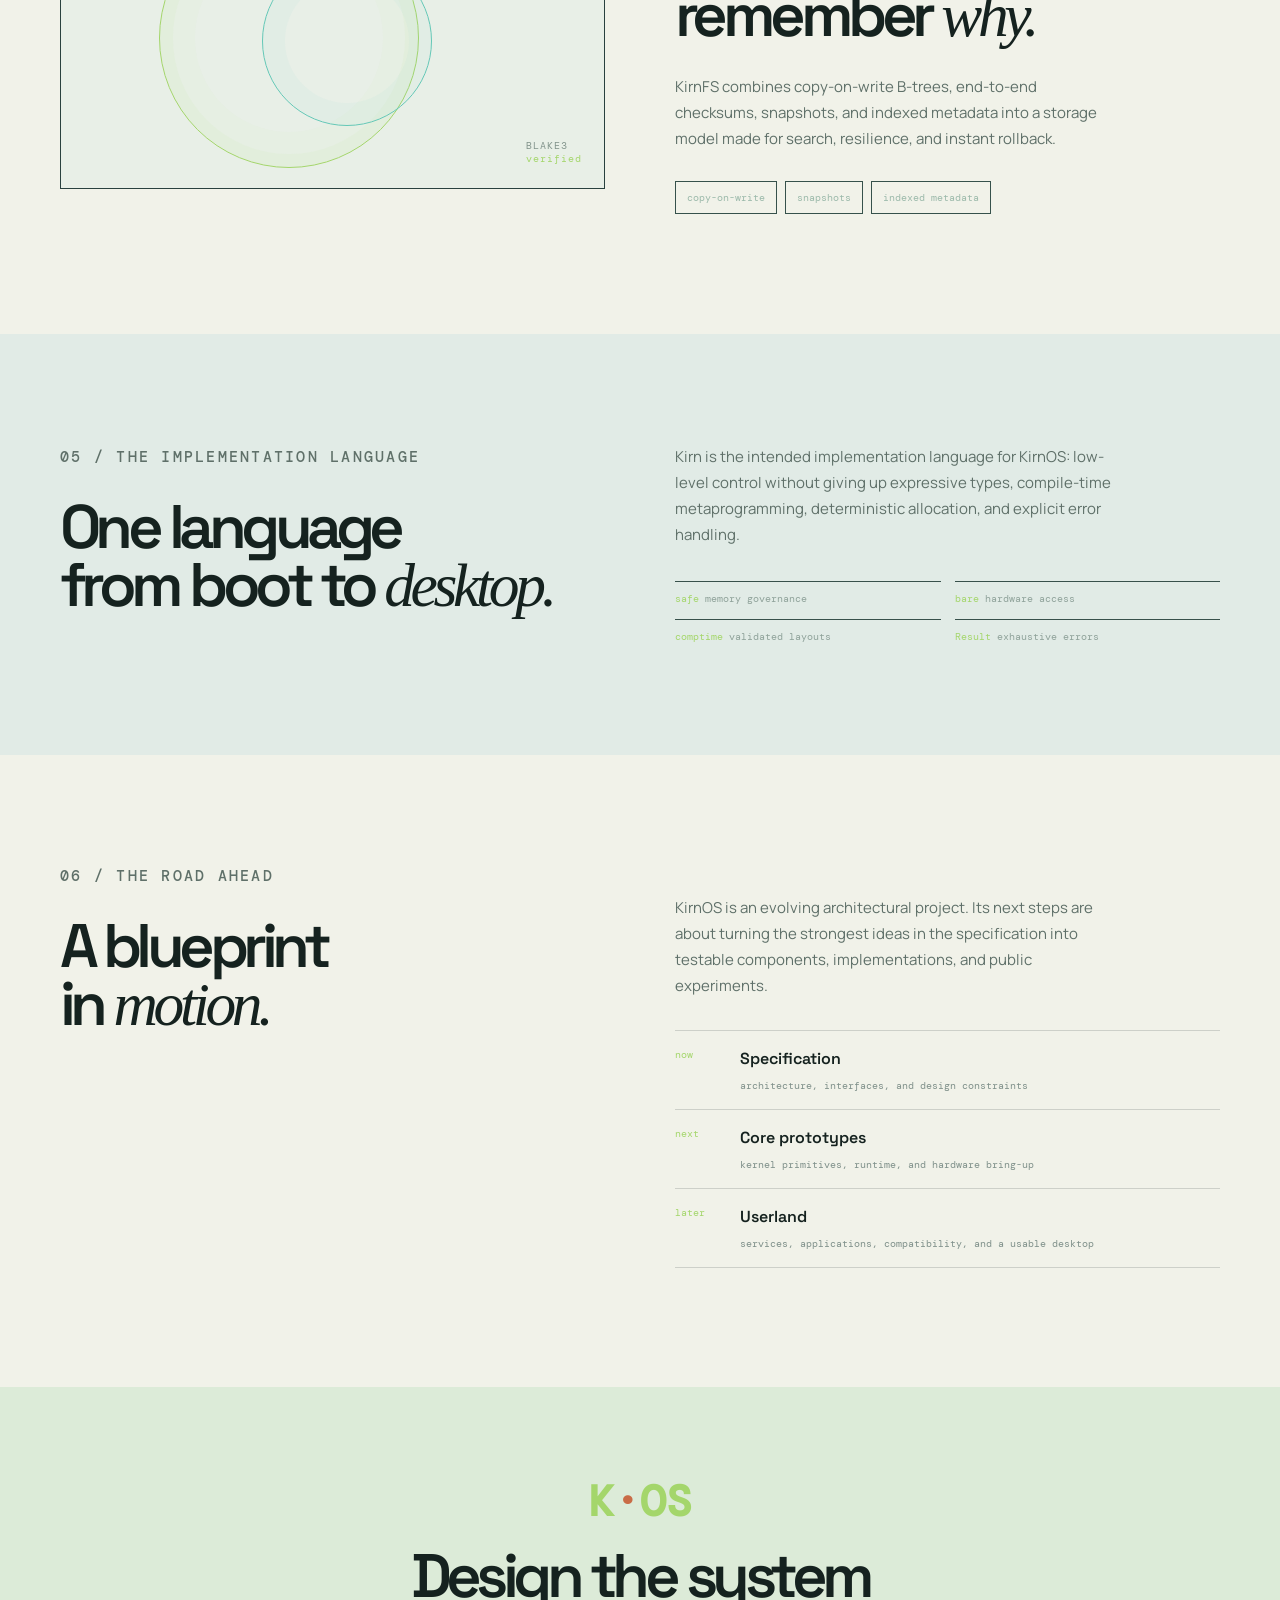
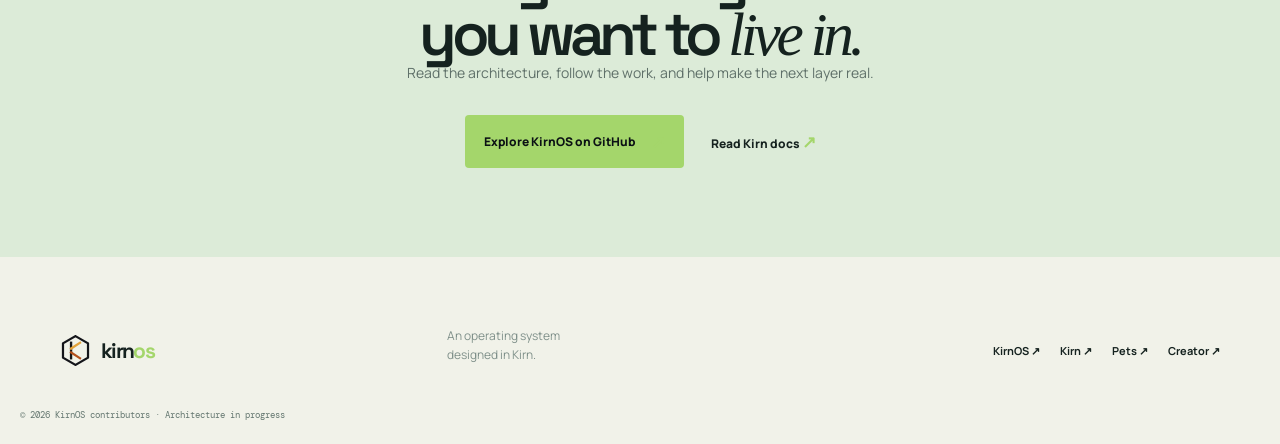
==== commit 6fde2c35: "fix: point KirnOS to its official GitHub organization" ====
--- a/index.html
+++ b/index.html
@@ -10,15 +10,15 @@
   <meta name="twitter:card" content="summary_large_image"><meta name="twitter:title" content="KirnOS — an operating system made with Kirn"><meta name="twitter:description" content="A systems architecture for a new kind of operating system."><meta name="twitter:image" content="https://kirnos-kernel.github.io/KirnOS-logos/logo-on-dark-mode-1280x640.png"><meta name="twitter:image:alt" content="KirnOS operating system">
   <link rel="icon" type="image/svg+xml" href="KirnOS-logos/favicon-on-light-mode.svg"><link rel="preconnect" href="https://fonts.googleapis.com"><link rel="preconnect" href="https://fonts.gstatic.com" crossorigin><link href="https://fonts.googleapis.com/css2?family=DM+Mono:wght@400;500&family=Manrope:wght@400;500;600;700;800&family=Space+Grotesk:wght@500;600;700&display=swap" rel="stylesheet"><link rel="stylesheet" href="styles.css">
 </head>
-<body><div class="grid-bg" aria-hidden="true"></div><header class="site-header"><a class="brand" href="#top"><img src="KirnOS-logos/icon-on-dark-mode.svg" alt=""><span>kirn<span class="accent">os</span></span></a><nav aria-label="Main navigation"><a href="#architecture">Architecture</a><a href="#kernel">Kernel</a><a href="#roadmap">Roadmap</a><a class="github" href="https://github.com/kirnly/" target="_blank" rel="noreferrer">KirnOS ↗</a></nav><div class="header-tools"><button class="theme-toggle" type="button" aria-label="Use system theme" title="Use system theme"><span class="theme-icon" aria-hidden="true">☼</span><span class="theme-label">System</span></button><button class="menu" aria-label="Toggle navigation" aria-expanded="false"><i></i><i></i></button></div></header>
+<body><div class="grid-bg" aria-hidden="true"></div><header class="site-header"><a class="brand" href="#top"><img src="KirnOS-logos/icon-on-dark-mode.svg" alt=""><span>kirn<span class="accent">os</span></span></a><nav aria-label="Main navigation"><a href="#architecture">Architecture</a><a href="#kernel">Kernel</a><a href="#roadmap">Roadmap</a><a class="github" href="https://github.com/kirnos-kernel" target="_blank" rel="noreferrer">KirnOS ↗</a></nav><div class="header-tools"><button class="theme-toggle" type="button" aria-label="Use system theme" title="Use system theme"><span class="theme-icon" aria-hidden="true">☼</span><span class="theme-label">System</span></button><button class="menu" aria-label="Toggle navigation" aria-expanded="false"><i></i><i></i></button></div></header>
 <main id="top">
-<section class="hero shell"><div class="hero-copy"><p class="eyebrow"><span class="pulse"></span> an operating system designed in Kirn</p><h1>Build closer<br>to the <em>machine.</em></h1><p class="hero-lede">KirnOS is a next-generation operating system architecture for a world where the kernel, runtime, applications, and hardware can speak a clearer language.</p><p class="hero-typing" aria-live="polite"><span>Systems should </span><strong id="typing-text">feel intentional.</strong><i class="typing-cursor" aria-hidden="true"></i></p><div class="hero-actions"><a class="button button-green" href="#architecture">Explore the architecture <span>↓</span></a><a class="quiet-link" href="https://github.com/kirnly/" target="_blank" rel="noreferrer">Explore KirnOS <span>↗</span></a></div></div><div class="hero-console"><div class="console-top"><span>kirnos / boot sequence</span><b>● DESIGN SPEC</b></div><div class="console-body"><div class="boot-line"><i>00</i><span class="ok">OK</span> hardware abstraction layer</div><div class="boot-line"><i>01</i><span class="ok">OK</span> KirnCore capability table</div><div class="boot-line"><i>02</i><span class="ok">OK</span> KirnRing async syscall engine</div><div class="boot-line"><i>03</i><span class="ok">OK</span> KirnFS storage mount</div><div class="boot-line muted-line"><i>04</i><span class="wait">···</span> KirnSurface compositor</div><div class="console-cursor">▌</div></div><div class="console-footer"><span>architecture / main</span><span>safe mode</span><span>x86_64 · aarch64 · rv64</span></div></div></section>
+<section class="hero shell"><div class="hero-copy"><p class="eyebrow"><span class="pulse"></span> an operating system designed in Kirn</p><h1>Build closer<br>to the <em>machine.</em></h1><p class="hero-lede">KirnOS is a next-generation operating system architecture for a world where the kernel, runtime, applications, and hardware can speak a clearer language.</p><p class="hero-typing" aria-live="polite"><span>Systems should </span><strong id="typing-text">feel intentional.</strong><i class="typing-cursor" aria-hidden="true"></i></p><div class="hero-actions"><a class="button button-green" href="#architecture">Explore the architecture <span>↓</span></a><a class="quiet-link" href="https://github.com/kirnos-kernel" target="_blank" rel="noreferrer">Explore KirnOS <span>↗</span></a></div></div><div class="hero-console"><div class="console-top"><span>kirnos / boot sequence</span><b>● DESIGN SPEC</b></div><div class="console-body"><div class="boot-line"><i>00</i><span class="ok">OK</span> hardware abstraction layer</div><div class="boot-line"><i>01</i><span class="ok">OK</span> KirnCore capability table</div><div class="boot-line"><i>02</i><span class="ok">OK</span> KirnRing async syscall engine</div><div class="boot-line"><i>03</i><span class="ok">OK</span> KirnFS storage mount</div><div class="boot-line muted-line"><i>04</i><span class="wait">···</span> KirnSurface compositor</div><div class="console-cursor">▌</div></div><div class="console-footer"><span>architecture / main</span><span>safe mode</span><span>x86_64 · aarch64 · rv64</span></div></div></section>
 <section class="signal-bar"><div class="shell"><span>KirnOS</span><i>·</i><span>KirnCore</span><i>·</i><span>KirnFS</span><i>·</i><span>KirnSurface</span><i>·</i><span>Kirn Applications</span></div></section>
 <section class="intro shell"><div class="section-number">01 / THE VISION</div><div class="intro-grid"><h2>A unified system<br>with <em>fewer seams.</em></h2><div><p>KirnOS brings kernel primitives, system services, storage, graphics, and applications into one coherent design language. It draws lessons from the best ideas in modern operating systems without carrying every layer of their history forward.</p><p class="muted">This is an architectural specification in progress—an ambitious map for a system being designed in public.</p></div></div></section>
 <section class="architecture shell" id="architecture"><div class="section-number">02 / THE STACK</div><div class="architecture-head"><h2>Every layer<br>has a <em>reason.</em></h2><p>From bare hardware to native applications, each layer has a clear boundary and a name you can follow.</p></div><div class="stack"><div class="stack-row app"><span>06</span><strong>Kirn Applications</strong><small>.kapp bundles · native UI · compatibility layers</small></div><div class="stack-row service"><span>05</span><strong>System Services</strong><small>KirnSurface · KirnSound · Grand Task Dispatcher</small></div><div class="stack-row abi"><span>04</span><strong>KirnCore ABI</strong><small>handles · channels · zero-copy ring buffers</small></div><div class="stack-row kernel"><span>03</span><strong>KirnCore Micro-Hybrid Kernel</strong><small>capabilities · scheduler · memory · object manager</small></div><div class="stack-row driver"><span>02</span><strong>Kirn Driver Framework</strong><small>GPU · NVMe · networking · USB / HID</small></div><div class="stack-row hardware"><span>01</span><strong>Hardware Abstraction Layer</strong><small>x86_64 · AArch64 · RISC-V</small></div></div></section>
-<section class="kernel shell" id="kernel"><div class="section-number">03 / THE CORE</div><div class="core-grid"><div><h2>Fast where it<br>matters. <em>Safe by design.</em></h2><p>KirnCore is a micro-hybrid kernel concept built around explicit capabilities, typed handles, deterministic memory governance, and a lockless asynchronous syscall engine.</p><a class="quiet-link" href="https://github.com/kirnly/" target="_blank" rel="noreferrer">Follow the public KirnOS-Kernel projects <span>↗</span></a></div><div class="core-cards"><article><span>01</span><strong>KirnRing</strong><p>Submission and completion queues keep I/O batched, explicit, and close to the data.</p></article><article><span>02</span><strong>Capabilities</strong><p>Resources are reached through opaque handles with immutable permission masks.</p></article><article><span>03</span><strong>Safe / bare</strong><p>Kirn’s safe mode meets direct MMIO, pointers, and assembly in deliberate boundaries.</p></article></div></div></section>
+<section class="kernel shell" id="kernel"><div class="section-number">03 / THE CORE</div><div class="core-grid"><div><h2>Fast where it<br>matters. <em>Safe by design.</em></h2><p>KirnCore is a micro-hybrid kernel concept built around explicit capabilities, typed handles, deterministic memory governance, and a lockless asynchronous syscall engine.</p><a class="quiet-link" href="https://github.com/kirnos-kernel" target="_blank" rel="noreferrer">Follow the public KirnOS-Kernel projects <span>↗</span></a></div><div class="core-cards"><article><span>01</span><strong>KirnRing</strong><p>Submission and completion queues keep I/O batched, explicit, and close to the data.</p></article><article><span>02</span><strong>Capabilities</strong><p>Resources are reached through opaque handles with immutable permission masks.</p></article><article><span>03</span><strong>Safe / bare</strong><p>Kirn’s safe mode meets direct MMIO, pointers, and assembly in deliberate boundaries.</p></article></div></div></section>
 <section class="storage shell"><div class="storage-art"><div class="disk disk-one"></div><div class="disk disk-two"></div><div class="storage-label">BLAKE3<br><b>verified</b></div></div><div><p class="section-number">04 / THE STORAGE LAYER</p><h2>Files that<br>remember <em>why.</em></h2><p>KirnFS combines copy-on-write B-trees, end-to-end checksums, snapshots, and indexed metadata into a storage model made for search, resilience, and instant rollback.</p><div class="tag-row"><span>copy-on-write</span><span>snapshots</span><span>indexed metadata</span></div></div></section>
 <section class="language"><div class="shell language-grid"><div><p class="section-number">05 / THE IMPLEMENTATION LANGUAGE</p><h2>One language<br>from boot to <em>desktop.</em></h2></div><div><p>Kirn is the intended implementation language for KirnOS: low-level control without giving up expressive types, compile-time metaprogramming, deterministic allocation, and explicit error handling.</p><div class="language-points"><span><b>safe</b> memory governance</span><span><b>bare</b> hardware access</span><span><b>comptime</b> validated layouts</span><span><b>Result</b> exhaustive errors</span></div></div></div></section>
 <section class="roadmap shell" id="roadmap"><div><p class="section-number">06 / THE ROAD AHEAD</p><h2>A blueprint<br>in <em>motion.</em></h2></div><div><p>KirnOS is an evolving architectural project. Its next steps are about turning the strongest ideas in the specification into testable components, implementations, and public experiments.</p><div class="roadmap-list"><div><span>now</span><strong>Specification</strong><small>architecture, interfaces, and design constraints</small></div><div><span>next</span><strong>Core prototypes</strong><small>kernel primitives, runtime, and hardware bring-up</small></div><div><span>later</span><strong>Userland</strong><small>services, applications, compatibility, and a usable desktop</small></div></div></div></section>
-<section class="cta shell"><div class="cta-mark">K<span>·</span>OS</div><h2>Design the system<br>you want to <em>live in.</em></h2><p>Read the architecture, follow the work, and help make the next layer real.</p><div class="hero-actions"><a class="button button-green" href="https://github.com/kirnly/" target="_blank" rel="noreferrer">Explore KirnOS on GitHub <span>↗</span></a><a class="quiet-link" href="https://rkriad585.github.io/kirn/" target="_blank" rel="noreferrer">Read Kirn docs <span>↗</span></a></div></section>
-</main><footer class="footer shell"><a class="brand" href="#top"><img src="KirnOS-logos/icon-on-dark-mode.svg" alt=""><span>kirn<span class="accent">os</span></span></a><p>An operating system<br>designed in Kirn.</p><div><a href="https://github.com/kirnly/" target="_blank" rel="noreferrer">KirnOS ↗</a><a href="https://kirn-lang.github.io" target="_blank" rel="noreferrer">Kirn ↗</a><a href="https://pets-registry.github.io" target="_blank" rel="noreferrer">Pets ↗</a><a href="https://rkriad585.github.io" target="_blank" rel="noreferrer">Creator ↗</a></div><small>© 2026 KirnOS contributors · Architecture in progress</small></footer><script type="application/ld+json">{"@context":"https://schema.org","@type":"SoftwareSourceCode","name":"KirnOS","description":"A next-generation operating system architecture designed and engineered in the Kirn programming language.","url":"https://kirnos-kernel.github.io/","codeRepository":"https://github.com/kirnly/","programmingLanguage":"Kirn","author":{"@type":"Person","name":"RK Riad Khan","alternateName":"RKRIAD585","url":"https://rkriad585.github.io"},"sameAs":["https://kirn-lang.github.io","https://pets-registry.github.io"]}</script><script src="script.js"></script></body></html>
+<section class="cta shell"><div class="cta-mark">K<span>·</span>OS</div><h2>Design the system<br>you want to <em>live in.</em></h2><p>Read the architecture, follow the work, and help make the next layer real.</p><div class="hero-actions"><a class="button button-green" href="https://github.com/kirnos-kernel" target="_blank" rel="noreferrer">Explore KirnOS on GitHub <span>↗</span></a><a class="quiet-link" href="https://rkriad585.github.io/kirn/" target="_blank" rel="noreferrer">Read Kirn docs <span>↗</span></a></div></section>
+</main><footer class="footer shell"><a class="brand" href="#top"><img src="KirnOS-logos/icon-on-dark-mode.svg" alt=""><span>kirn<span class="accent">os</span></span></a><p>An operating system<br>designed in Kirn.</p><div><a href="https://github.com/kirnos-kernel" target="_blank" rel="noreferrer">KirnOS ↗</a><a href="https://kirn-lang.github.io" target="_blank" rel="noreferrer">Kirn ↗</a><a href="https://pets-registry.github.io" target="_blank" rel="noreferrer">Pets ↗</a><a href="https://rkriad585.github.io" target="_blank" rel="noreferrer">Creator ↗</a></div><small>© 2026 KirnOS contributors · Architecture in progress</small></footer><script type="application/ld+json">{"@context":"https://schema.org","@type":"SoftwareSourceCode","name":"KirnOS","description":"A next-generation operating system architecture designed and engineered in the Kirn programming language.","url":"https://kirnos-kernel.github.io/","codeRepository":"https://github.com/kirnos-kernel","programmingLanguage":"Kirn","author":{"@type":"Person","name":"RK Riad Khan","alternateName":"RKRIAD585","url":"https://rkriad585.github.io"},"sameAs":["https://kirn-lang.github.io","https://pets-registry.github.io"]}</script><script src="script.js"></script></body></html>
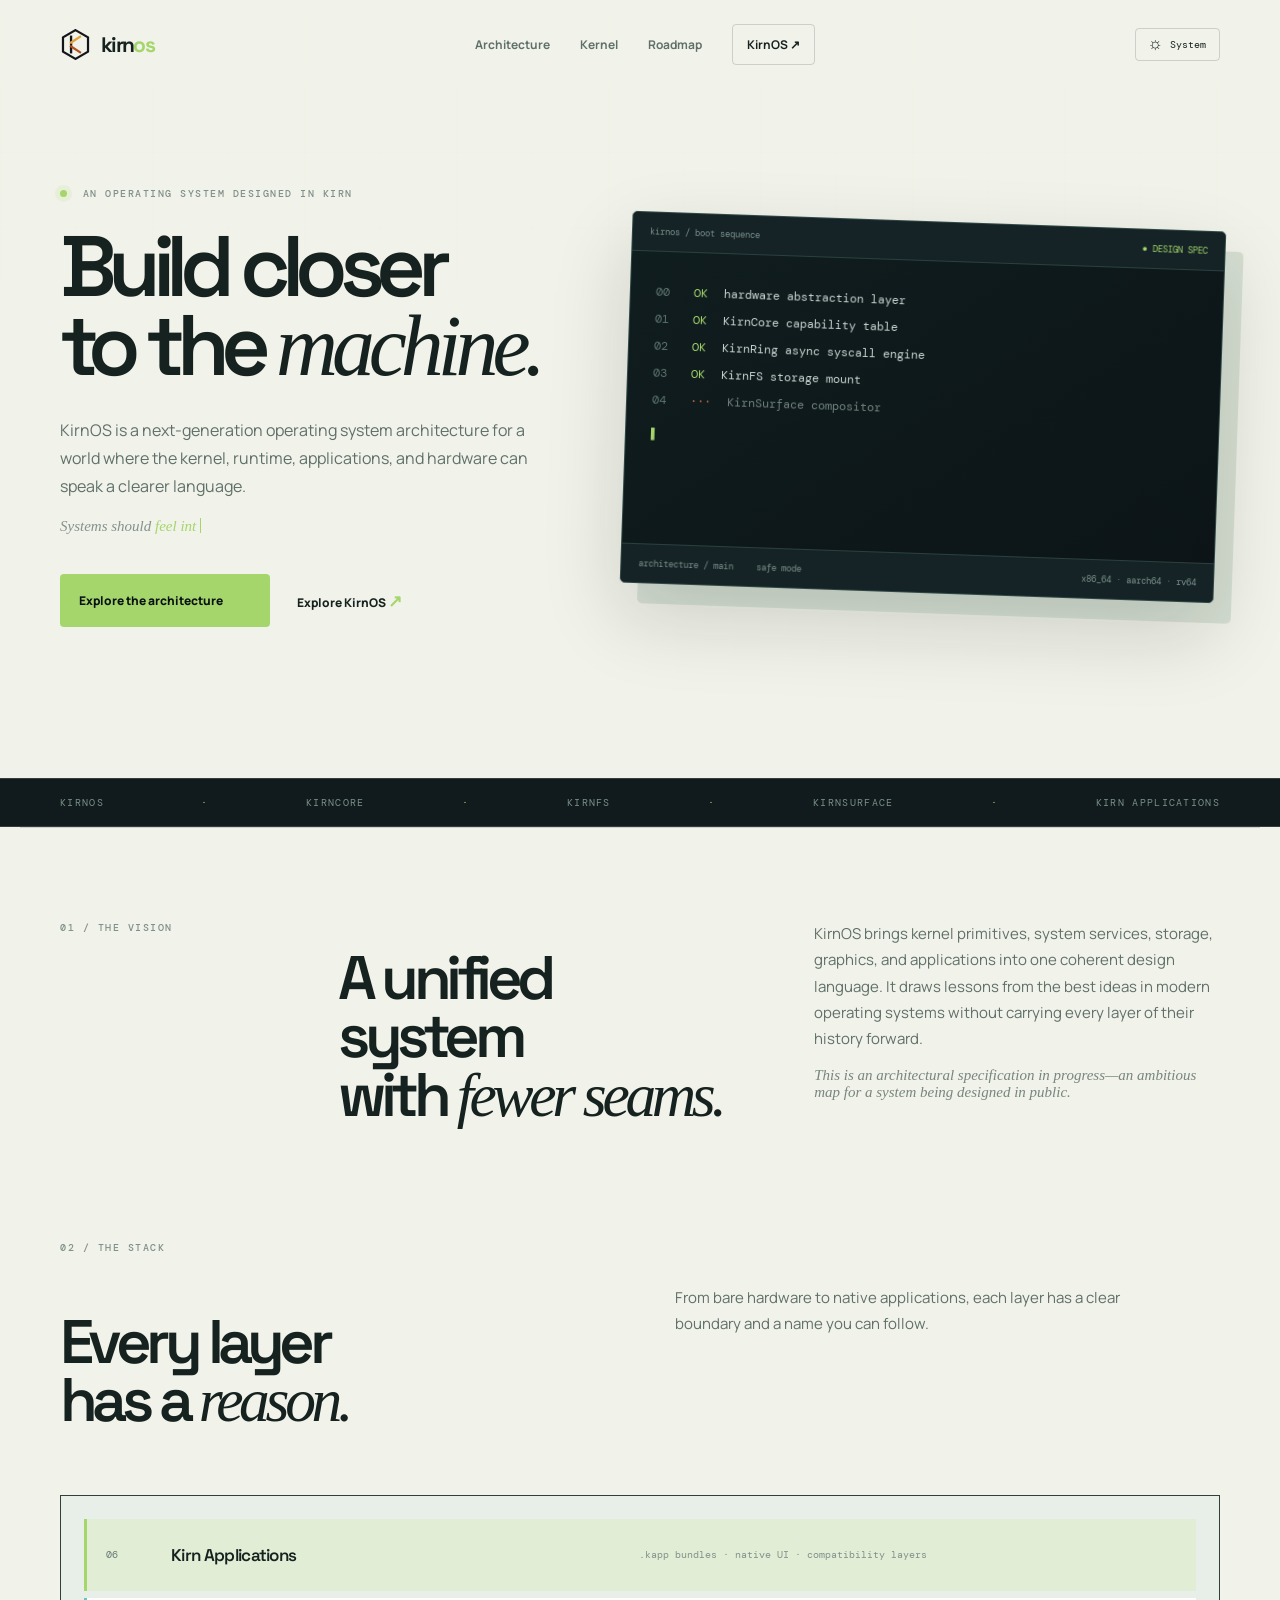
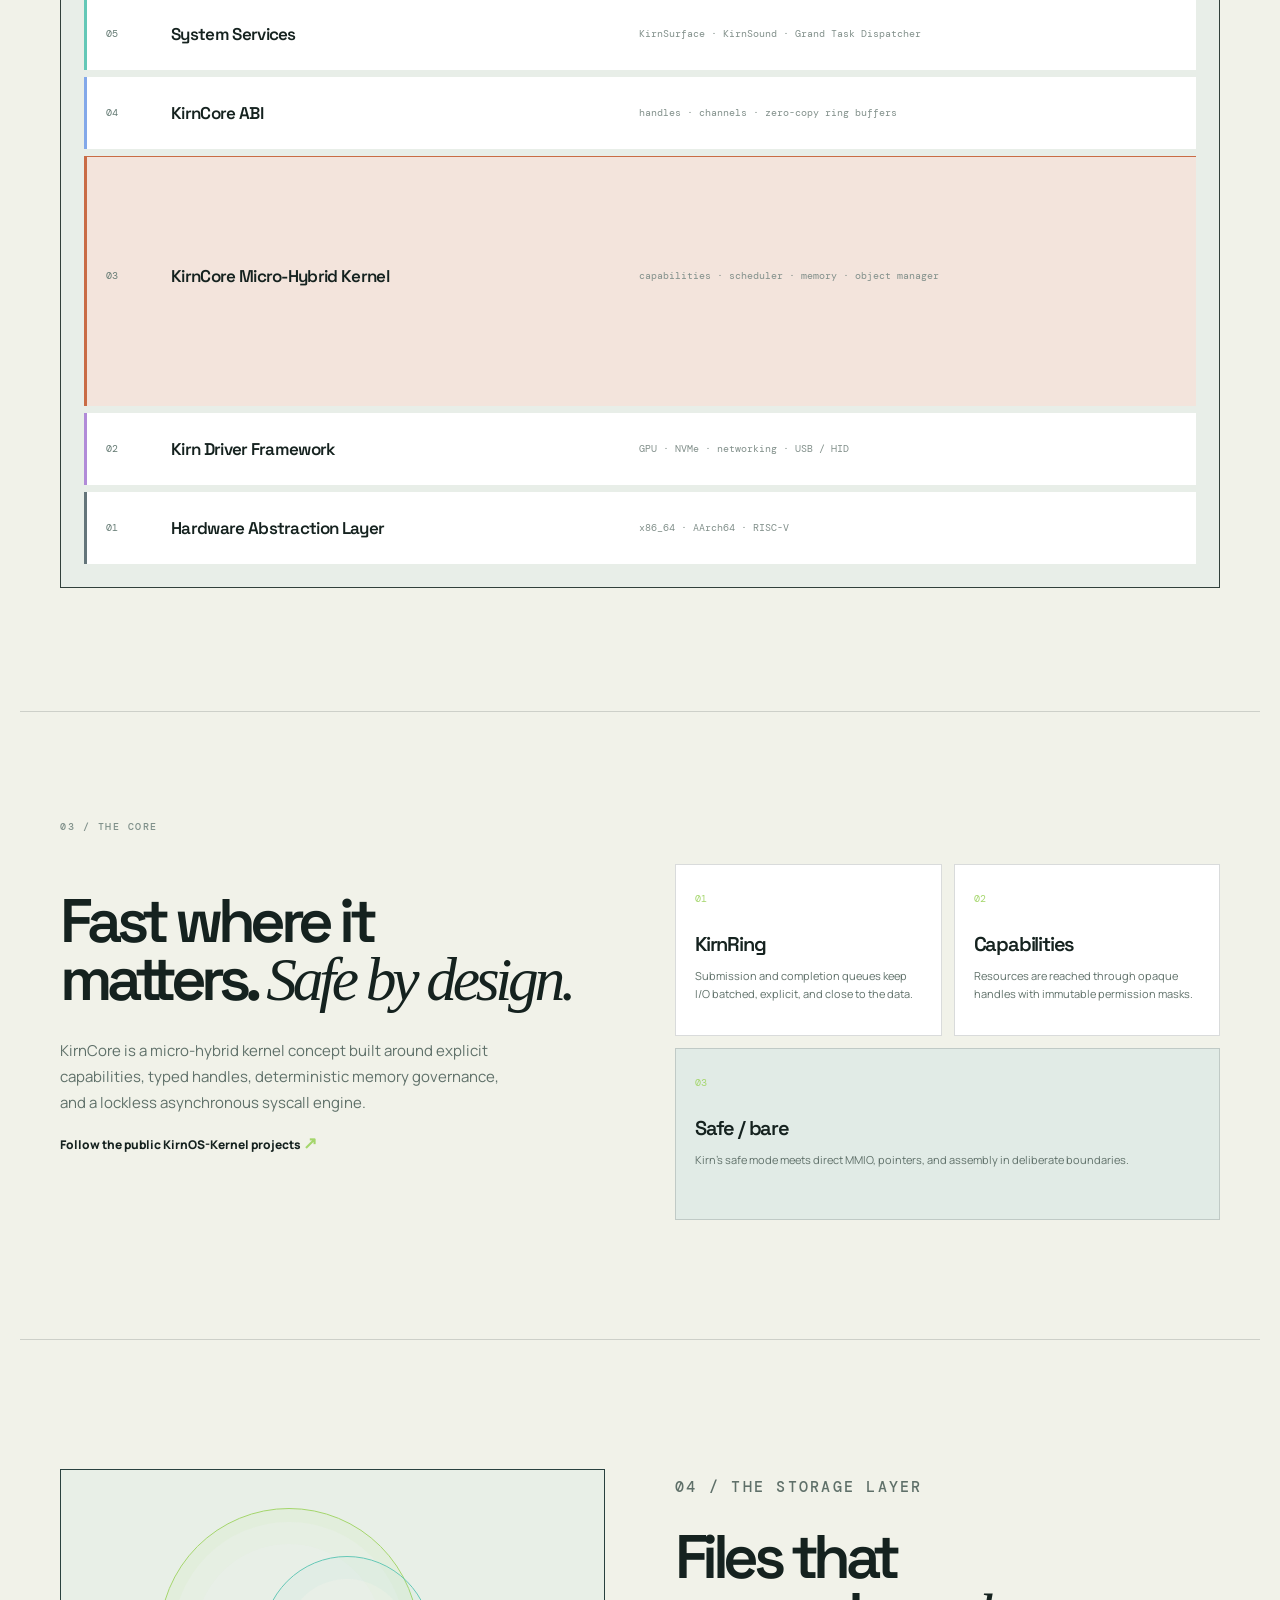
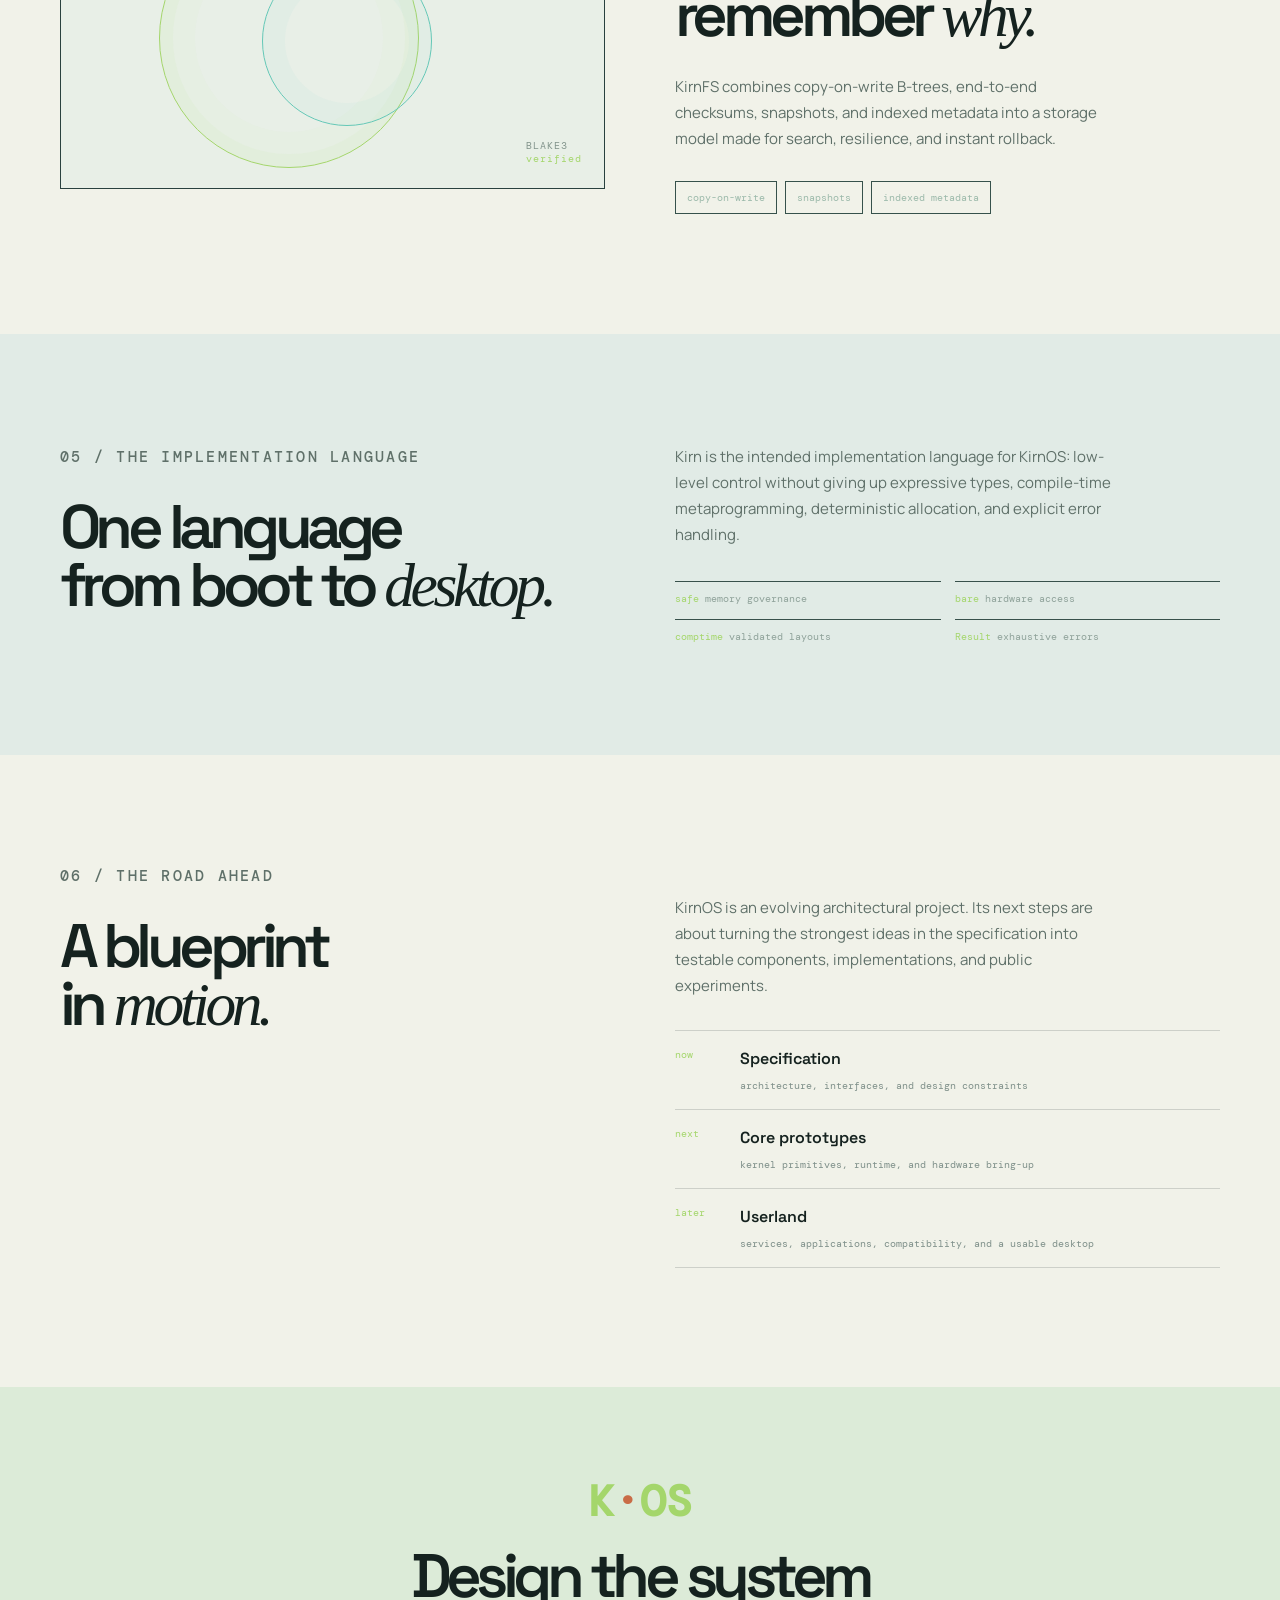
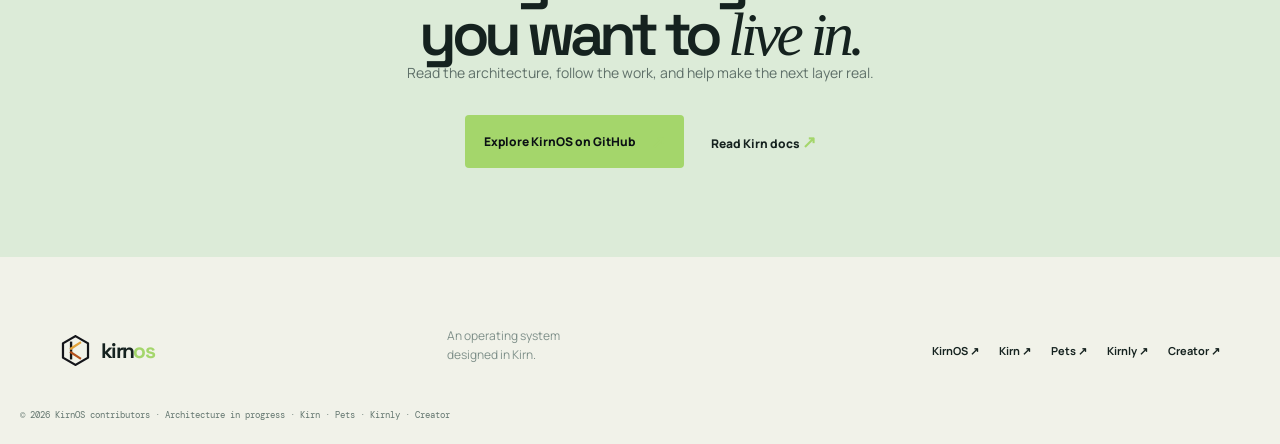
==== commit b329ddb8: "docs: add project docs and ecosystem links" ====
--- a/index.html
+++ b/index.html
@@ -21,4 +21,4 @@
 <section class="language"><div class="shell language-grid"><div><p class="section-number">05 / THE IMPLEMENTATION LANGUAGE</p><h2>One language<br>from boot to <em>desktop.</em></h2></div><div><p>Kirn is the intended implementation language for KirnOS: low-level control without giving up expressive types, compile-time metaprogramming, deterministic allocation, and explicit error handling.</p><div class="language-points"><span><b>safe</b> memory governance</span><span><b>bare</b> hardware access</span><span><b>comptime</b> validated layouts</span><span><b>Result</b> exhaustive errors</span></div></div></div></section>
 <section class="roadmap shell" id="roadmap"><div><p class="section-number">06 / THE ROAD AHEAD</p><h2>A blueprint<br>in <em>motion.</em></h2></div><div><p>KirnOS is an evolving architectural project. Its next steps are about turning the strongest ideas in the specification into testable components, implementations, and public experiments.</p><div class="roadmap-list"><div><span>now</span><strong>Specification</strong><small>architecture, interfaces, and design constraints</small></div><div><span>next</span><strong>Core prototypes</strong><small>kernel primitives, runtime, and hardware bring-up</small></div><div><span>later</span><strong>Userland</strong><small>services, applications, compatibility, and a usable desktop</small></div></div></div></section>
 <section class="cta shell"><div class="cta-mark">K<span>·</span>OS</div><h2>Design the system<br>you want to <em>live in.</em></h2><p>Read the architecture, follow the work, and help make the next layer real.</p><div class="hero-actions"><a class="button button-green" href="https://github.com/kirnos-kernel" target="_blank" rel="noreferrer">Explore KirnOS on GitHub <span>↗</span></a><a class="quiet-link" href="https://rkriad585.github.io/kirn/" target="_blank" rel="noreferrer">Read Kirn docs <span>↗</span></a></div></section>
-</main><footer class="footer shell"><a class="brand" href="#top"><img src="KirnOS-logos/icon-on-dark-mode.svg" alt=""><span>kirn<span class="accent">os</span></span></a><p>An operating system<br>designed in Kirn.</p><div><a href="https://github.com/kirnos-kernel" target="_blank" rel="noreferrer">KirnOS ↗</a><a href="https://kirn-lang.github.io" target="_blank" rel="noreferrer">Kirn ↗</a><a href="https://pets-registry.github.io" target="_blank" rel="noreferrer">Pets ↗</a><a href="https://rkriad585.github.io" target="_blank" rel="noreferrer">Creator ↗</a></div><small>© 2026 KirnOS contributors · Architecture in progress</small></footer><script type="application/ld+json">{"@context":"https://schema.org","@type":"SoftwareSourceCode","name":"KirnOS","description":"A next-generation operating system architecture designed and engineered in the Kirn programming language.","url":"https://kirnos-kernel.github.io/","codeRepository":"https://github.com/kirnos-kernel","programmingLanguage":"Kirn","author":{"@type":"Person","name":"RK Riad Khan","alternateName":"RKRIAD585","url":"https://rkriad585.github.io"},"sameAs":["https://kirn-lang.github.io","https://pets-registry.github.io"]}</script><script src="script.js"></script></body></html>
+</main><footer class="footer shell"><a class="brand" href="#top"><img src="KirnOS-logos/icon-on-dark-mode.svg" alt=""><span>kirn<span class="accent">os</span></span></a><p>An operating system<br>designed in Kirn.</p><div><a href="https://github.com/kirnos-kernel" target="_blank" rel="noreferrer">KirnOS ↗</a><a href="https://kirn-lang.github.io/" target="_blank" rel="noreferrer">Kirn ↗</a><a href="https://pets-registry.github.io/" target="_blank" rel="noreferrer">Pets ↗</a><a href="https://kirnly.github.io/" target="_blank" rel="noreferrer">Kirnly ↗</a><a href="https://rkriad585.github.io/" target="_blank" rel="noreferrer">Creator ↗</a></div><small>© 2026 KirnOS contributors · Architecture in progress · <a href="https://kirn-lang.github.io/" target="_blank" rel="noreferrer">Kirn</a> · <a href="https://pets-registry.github.io/" target="_blank" rel="noreferrer">Pets</a> · <a href="https://kirnly.github.io/" target="_blank" rel="noreferrer">Kirnly</a> · <a href="https://rkriad585.github.io/" target="_blank" rel="noreferrer">Creator</a></small></footer><script type="application/ld+json">{"@context":"https://schema.org","@type":"SoftwareSourceCode","name":"KirnOS","description":"A next-generation operating system architecture designed and engineered in the Kirn programming language.","url":"https://kirnos-kernel.github.io/","codeRepository":"https://github.com/kirnos-kernel","programmingLanguage":"Kirn","author":{"@type":"Person","name":"RK Riad Khan","alternateName":"RKRIAD585","url":"https://rkriad585.github.io"},"sameAs":["https://kirn-lang.github.io","https://pets-registry.github.io"]}</script><script src="script.js"></script></body></html>
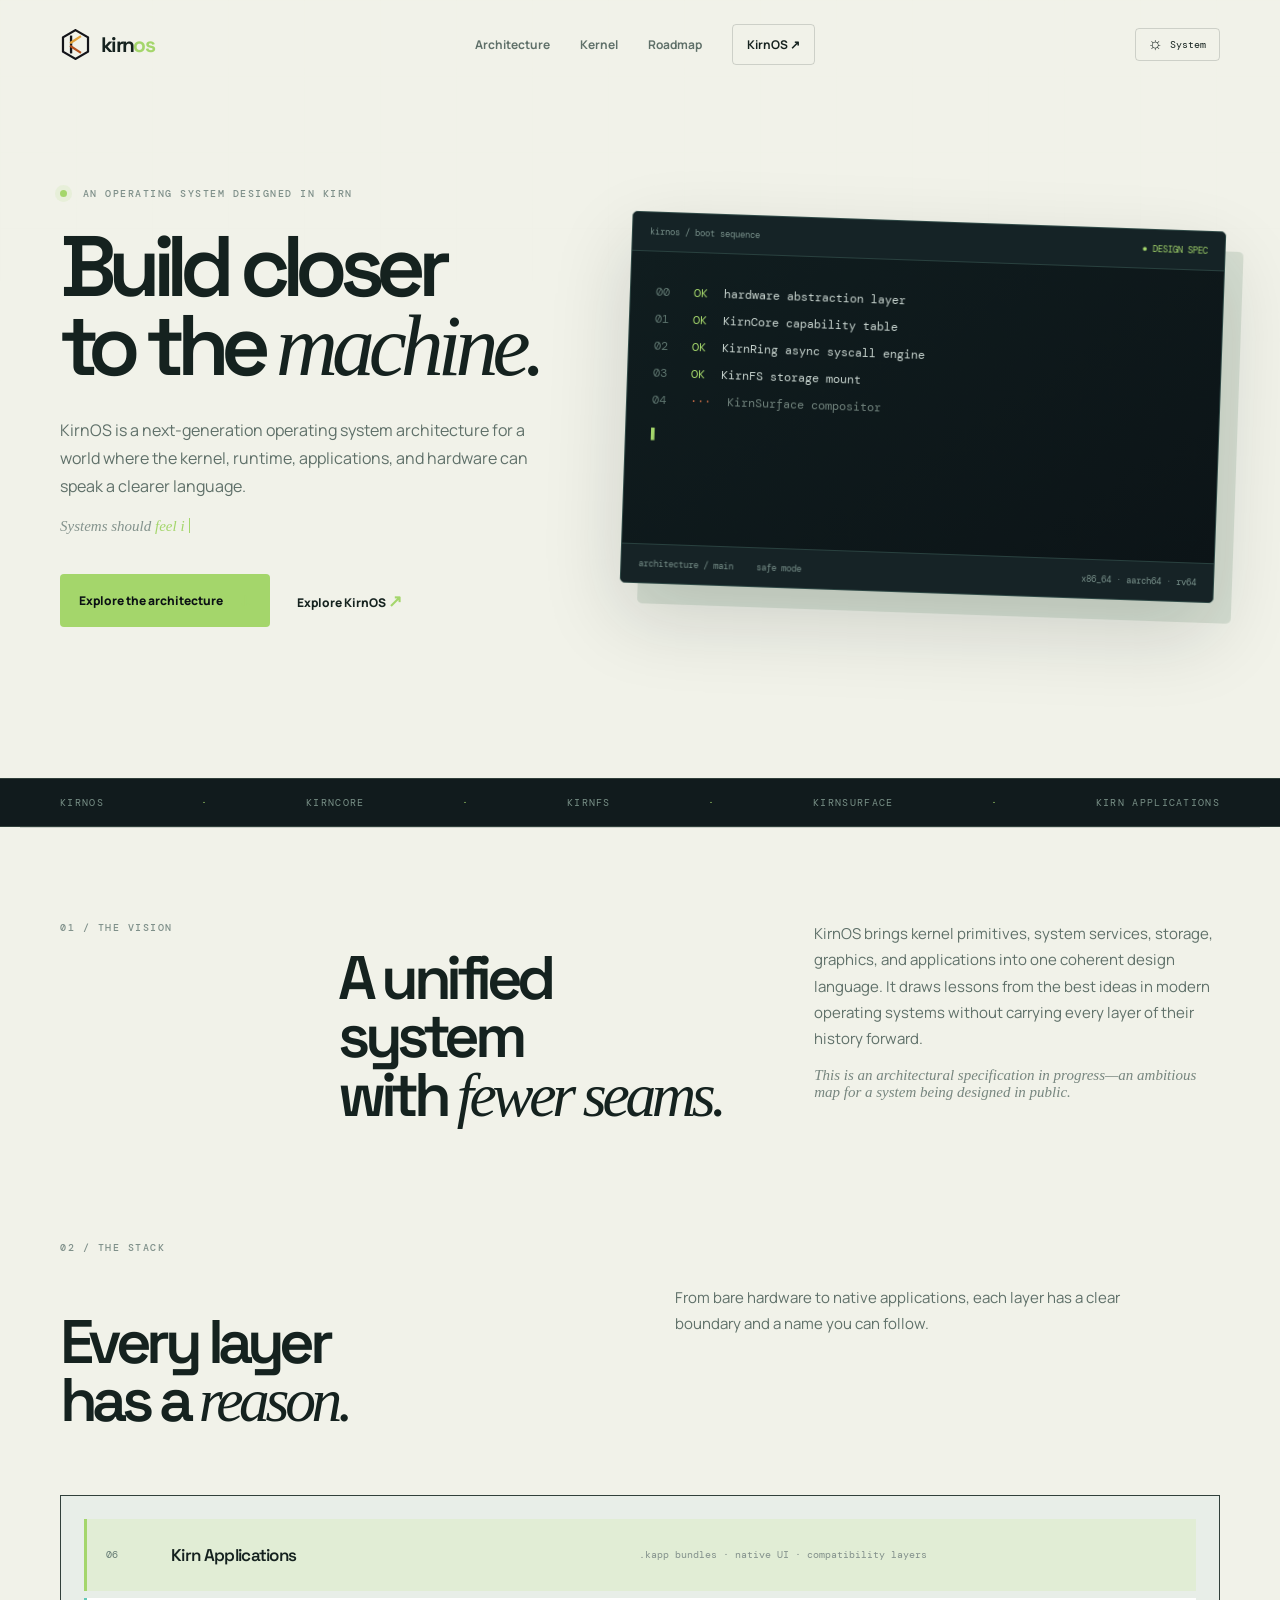
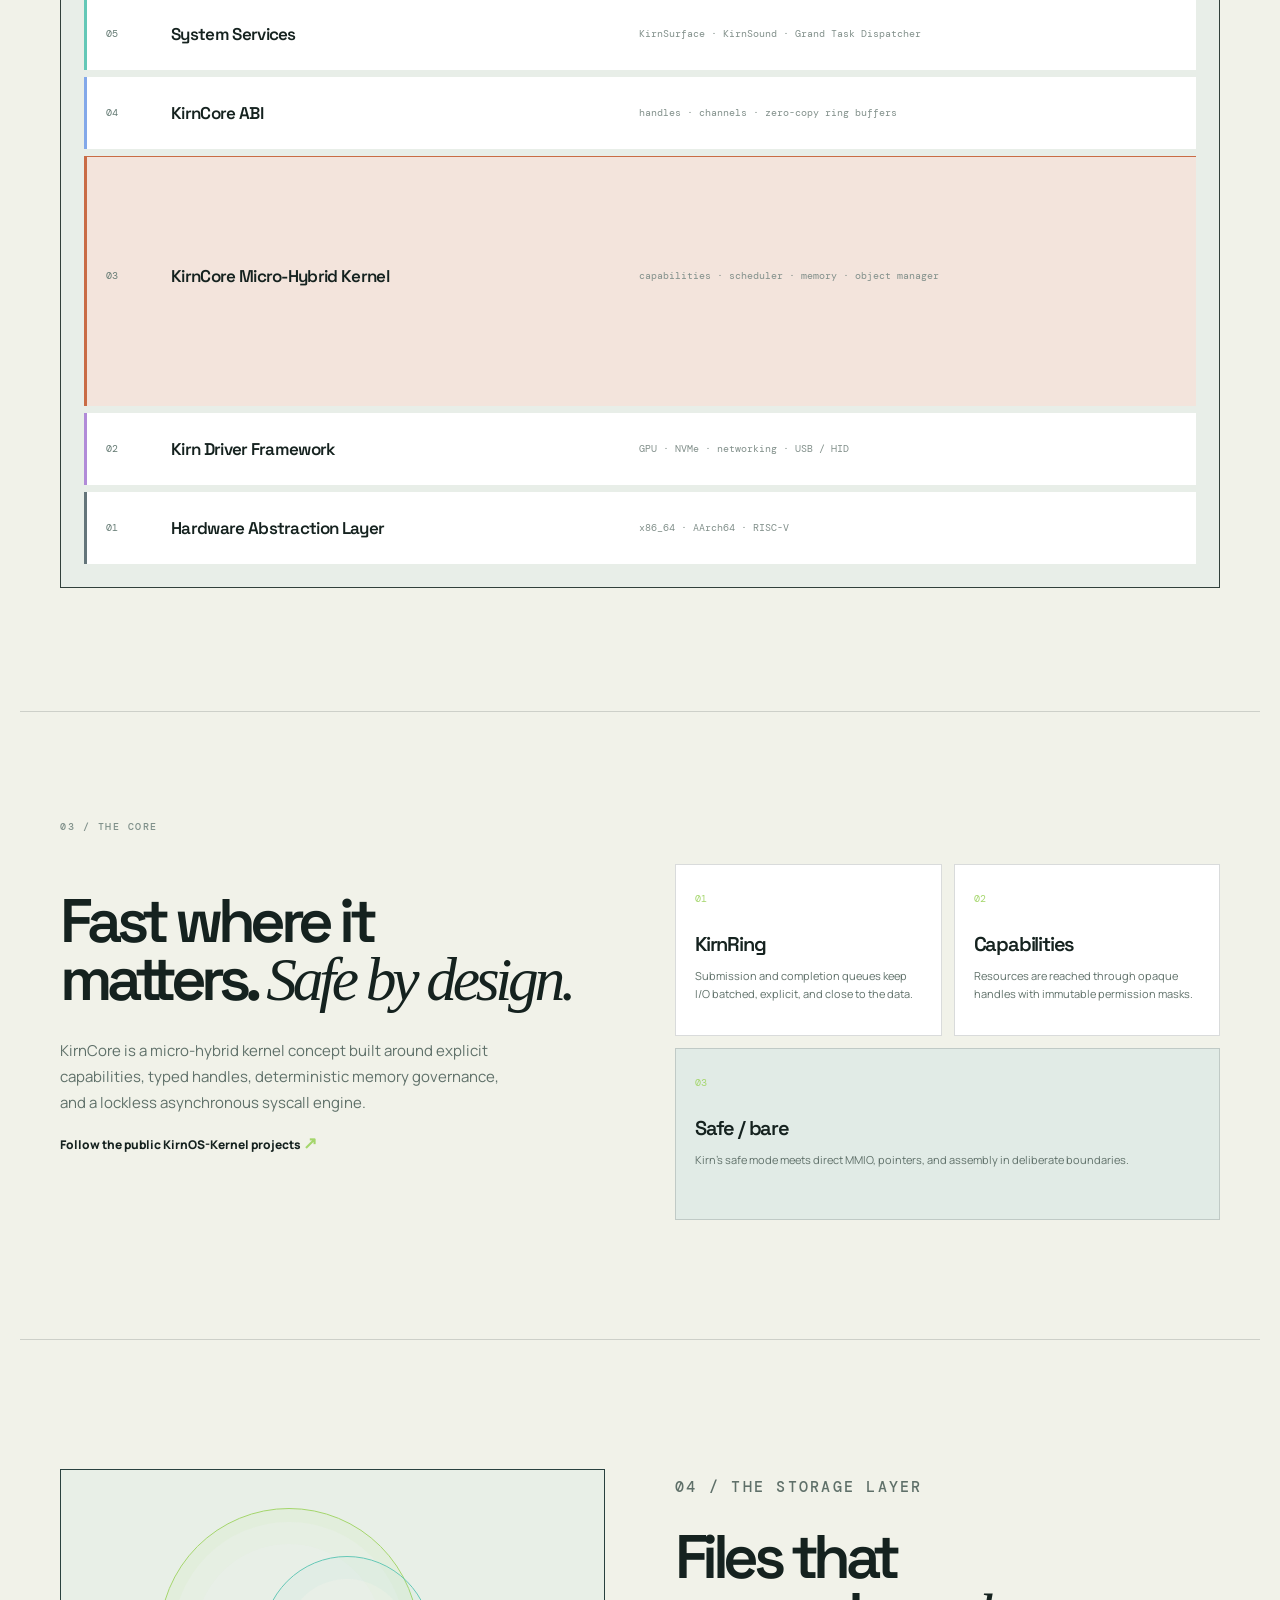
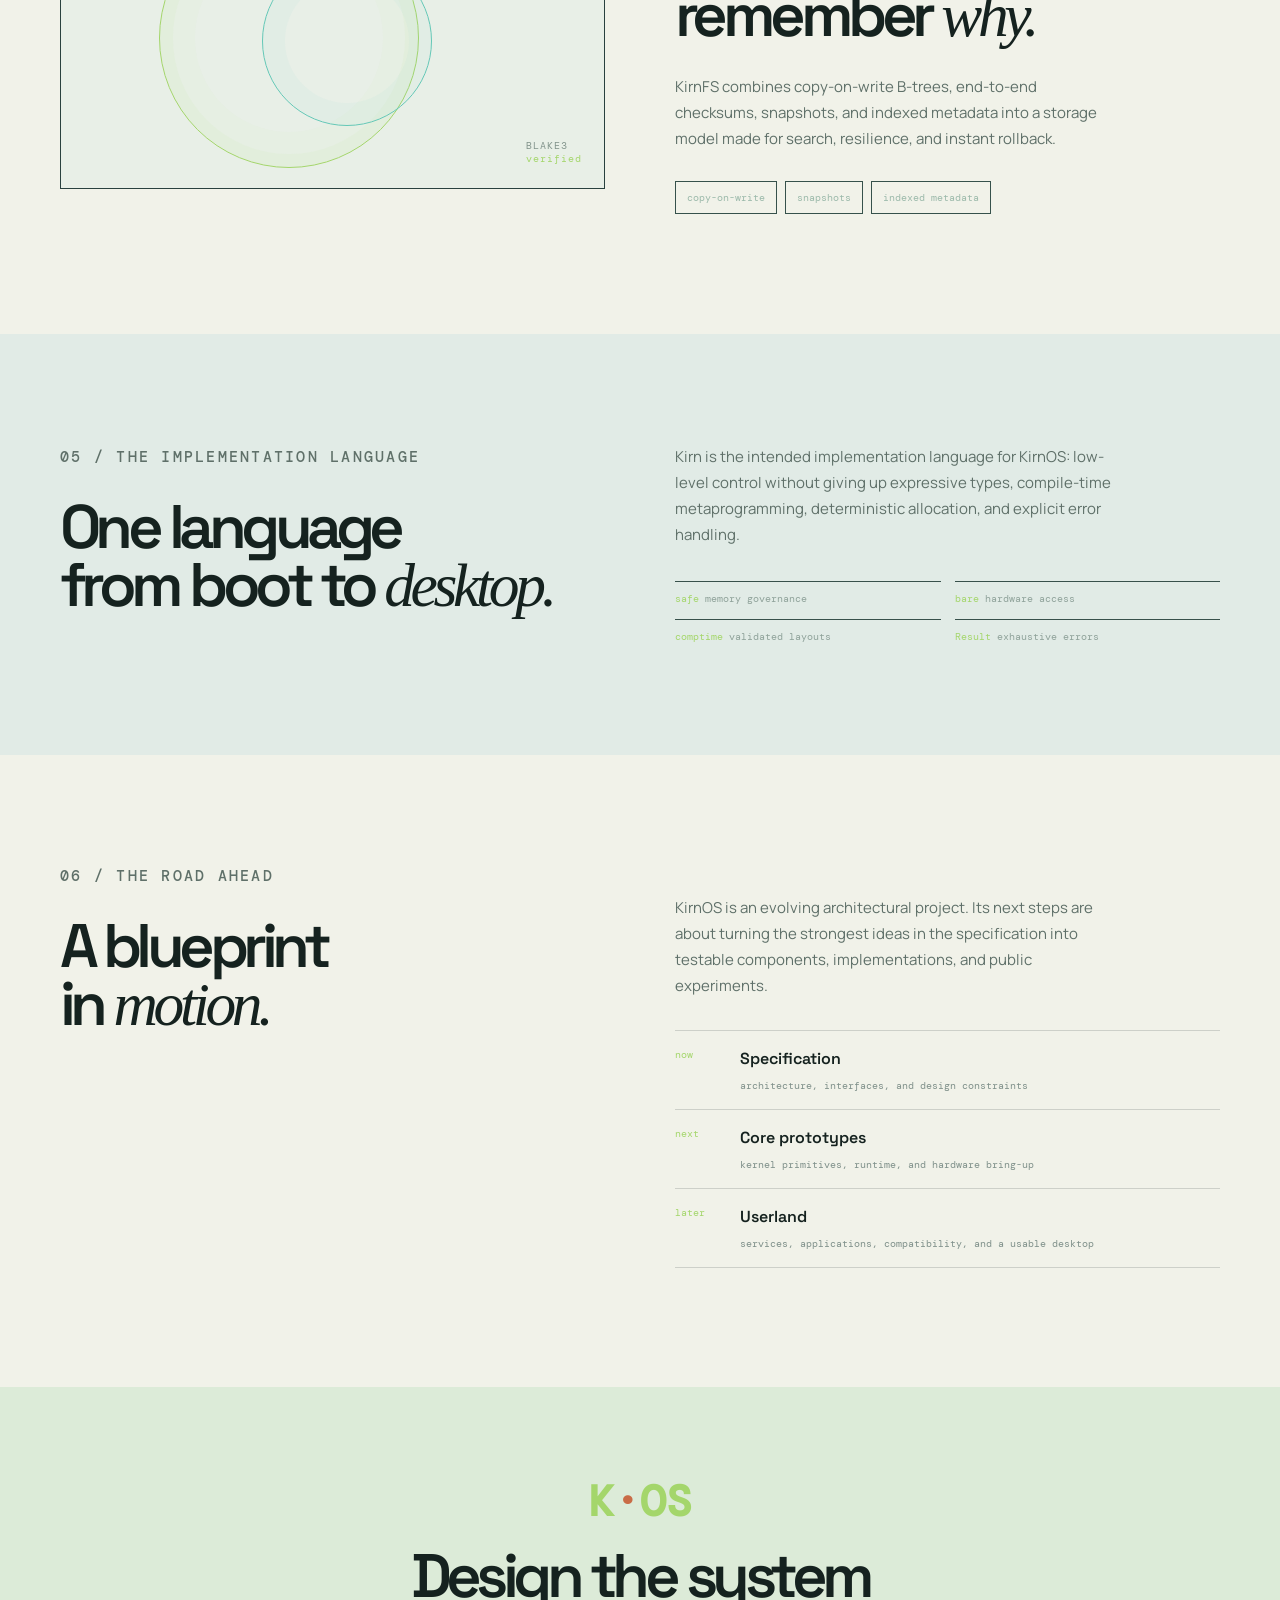
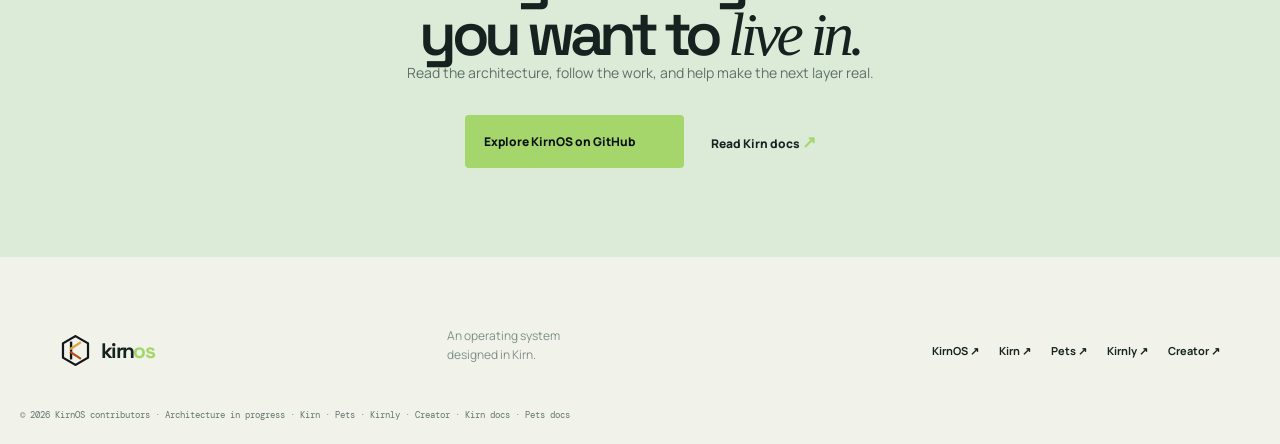
==== commit 6aad455e: "docs: standardize README and ecosystem links" ====
--- a/index.html
+++ b/index.html
@@ -21,4 +21,4 @@
 <section class="language"><div class="shell language-grid"><div><p class="section-number">05 / THE IMPLEMENTATION LANGUAGE</p><h2>One language<br>from boot to <em>desktop.</em></h2></div><div><p>Kirn is the intended implementation language for KirnOS: low-level control without giving up expressive types, compile-time metaprogramming, deterministic allocation, and explicit error handling.</p><div class="language-points"><span><b>safe</b> memory governance</span><span><b>bare</b> hardware access</span><span><b>comptime</b> validated layouts</span><span><b>Result</b> exhaustive errors</span></div></div></div></section>
 <section class="roadmap shell" id="roadmap"><div><p class="section-number">06 / THE ROAD AHEAD</p><h2>A blueprint<br>in <em>motion.</em></h2></div><div><p>KirnOS is an evolving architectural project. Its next steps are about turning the strongest ideas in the specification into testable components, implementations, and public experiments.</p><div class="roadmap-list"><div><span>now</span><strong>Specification</strong><small>architecture, interfaces, and design constraints</small></div><div><span>next</span><strong>Core prototypes</strong><small>kernel primitives, runtime, and hardware bring-up</small></div><div><span>later</span><strong>Userland</strong><small>services, applications, compatibility, and a usable desktop</small></div></div></div></section>
 <section class="cta shell"><div class="cta-mark">K<span>·</span>OS</div><h2>Design the system<br>you want to <em>live in.</em></h2><p>Read the architecture, follow the work, and help make the next layer real.</p><div class="hero-actions"><a class="button button-green" href="https://github.com/kirnos-kernel" target="_blank" rel="noreferrer">Explore KirnOS on GitHub <span>↗</span></a><a class="quiet-link" href="https://rkriad585.github.io/kirn/" target="_blank" rel="noreferrer">Read Kirn docs <span>↗</span></a></div></section>
-</main><footer class="footer shell"><a class="brand" href="#top"><img src="KirnOS-logos/icon-on-dark-mode.svg" alt=""><span>kirn<span class="accent">os</span></span></a><p>An operating system<br>designed in Kirn.</p><div><a href="https://github.com/kirnos-kernel" target="_blank" rel="noreferrer">KirnOS ↗</a><a href="https://kirn-lang.github.io/" target="_blank" rel="noreferrer">Kirn ↗</a><a href="https://pets-registry.github.io/" target="_blank" rel="noreferrer">Pets ↗</a><a href="https://kirnly.github.io/" target="_blank" rel="noreferrer">Kirnly ↗</a><a href="https://rkriad585.github.io/" target="_blank" rel="noreferrer">Creator ↗</a></div><small>© 2026 KirnOS contributors · Architecture in progress · <a href="https://kirn-lang.github.io/" target="_blank" rel="noreferrer">Kirn</a> · <a href="https://pets-registry.github.io/" target="_blank" rel="noreferrer">Pets</a> · <a href="https://kirnly.github.io/" target="_blank" rel="noreferrer">Kirnly</a> · <a href="https://rkriad585.github.io/" target="_blank" rel="noreferrer">Creator</a></small></footer><script type="application/ld+json">{"@context":"https://schema.org","@type":"SoftwareSourceCode","name":"KirnOS","description":"A next-generation operating system architecture designed and engineered in the Kirn programming language.","url":"https://kirnos-kernel.github.io/","codeRepository":"https://github.com/kirnos-kernel","programmingLanguage":"Kirn","author":{"@type":"Person","name":"RK Riad Khan","alternateName":"RKRIAD585","url":"https://rkriad585.github.io"},"sameAs":["https://kirn-lang.github.io","https://pets-registry.github.io"]}</script><script src="script.js"></script></body></html>
+</main><footer class="footer shell"><a class="brand" href="#top"><img src="KirnOS-logos/icon-on-dark-mode.svg" alt=""><span>kirn<span class="accent">os</span></span></a><p>An operating system<br>designed in Kirn.</p><div><a href="https://github.com/kirnos-kernel" target="_blank" rel="noreferrer">KirnOS ↗</a><a href="https://kirn-lang.github.io/" target="_blank" rel="noreferrer">Kirn ↗</a><a href="https://pets-registry.github.io/" target="_blank" rel="noreferrer">Pets ↗</a><a href="https://kirnly.github.io/" target="_blank" rel="noreferrer">Kirnly ↗</a><a href="https://rkriad585.github.io/" target="_blank" rel="noreferrer">Creator ↗</a></div><small>© 2026 KirnOS contributors · Architecture in progress · <a href="https://kirn-lang.github.io/" target="_blank" rel="noreferrer">Kirn</a> · <a href="https://pets-registry.github.io/" target="_blank" rel="noreferrer">Pets</a> · <a href="https://kirnly.github.io/" target="_blank" rel="noreferrer">Kirnly</a> · <a href="https://rkriad585.github.io/" target="_blank" rel="noreferrer">Creator</a> · <a href="https://rkriad585.github.io/kirn/" target="_blank" rel="noreferrer">Kirn docs</a> · <a href="https://pets-registry.github.io/pets" target="_blank" rel="noreferrer">Pets docs</a></small></footer><script type="application/ld+json">{"@context":"https://schema.org","@type":"SoftwareSourceCode","name":"KirnOS","description":"A next-generation operating system architecture designed and engineered in the Kirn programming language.","url":"https://kirnos-kernel.github.io/","codeRepository":"https://github.com/kirnos-kernel","programmingLanguage":"Kirn","author":{"@type":"Person","name":"RK Riad Khan","alternateName":"RKRIAD585","url":"https://rkriad585.github.io"},"sameAs":["https://kirn-lang.github.io","https://pets-registry.github.io"]}</script><script src="script.js"></script></body></html>
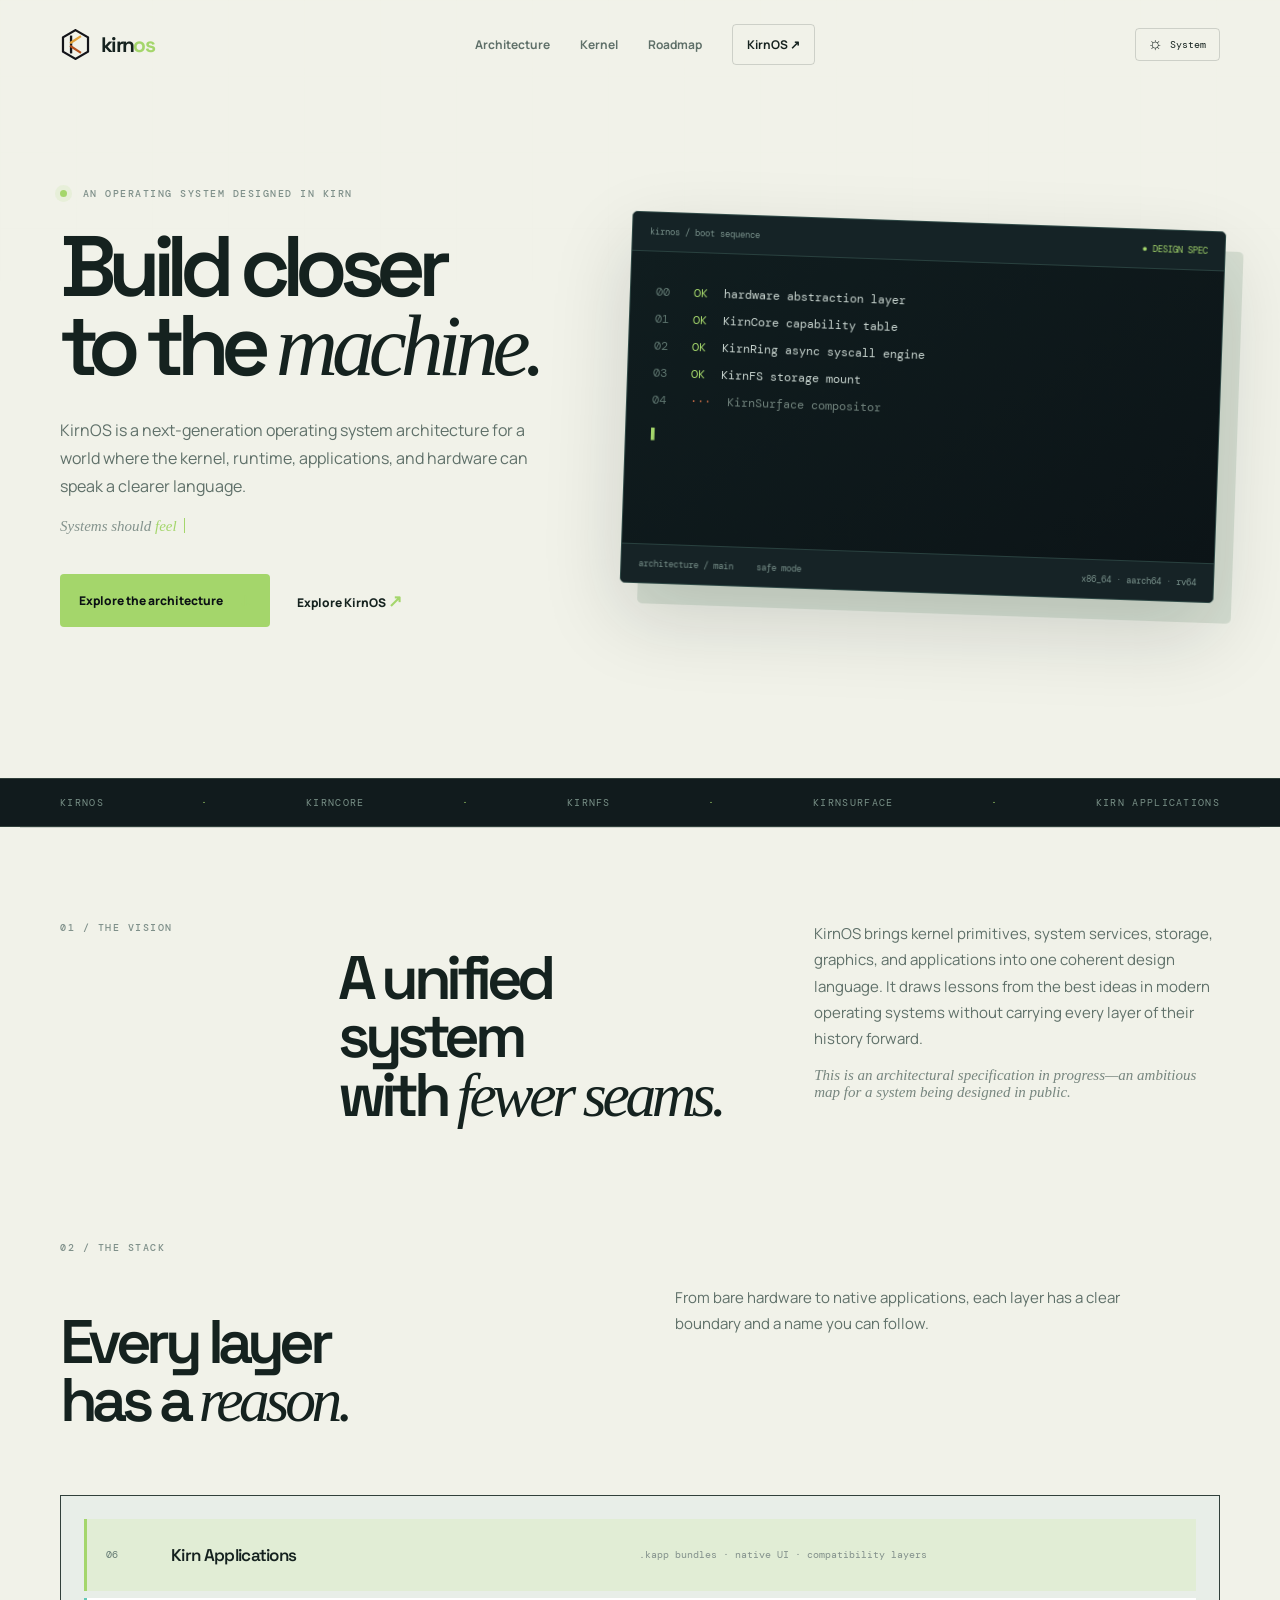
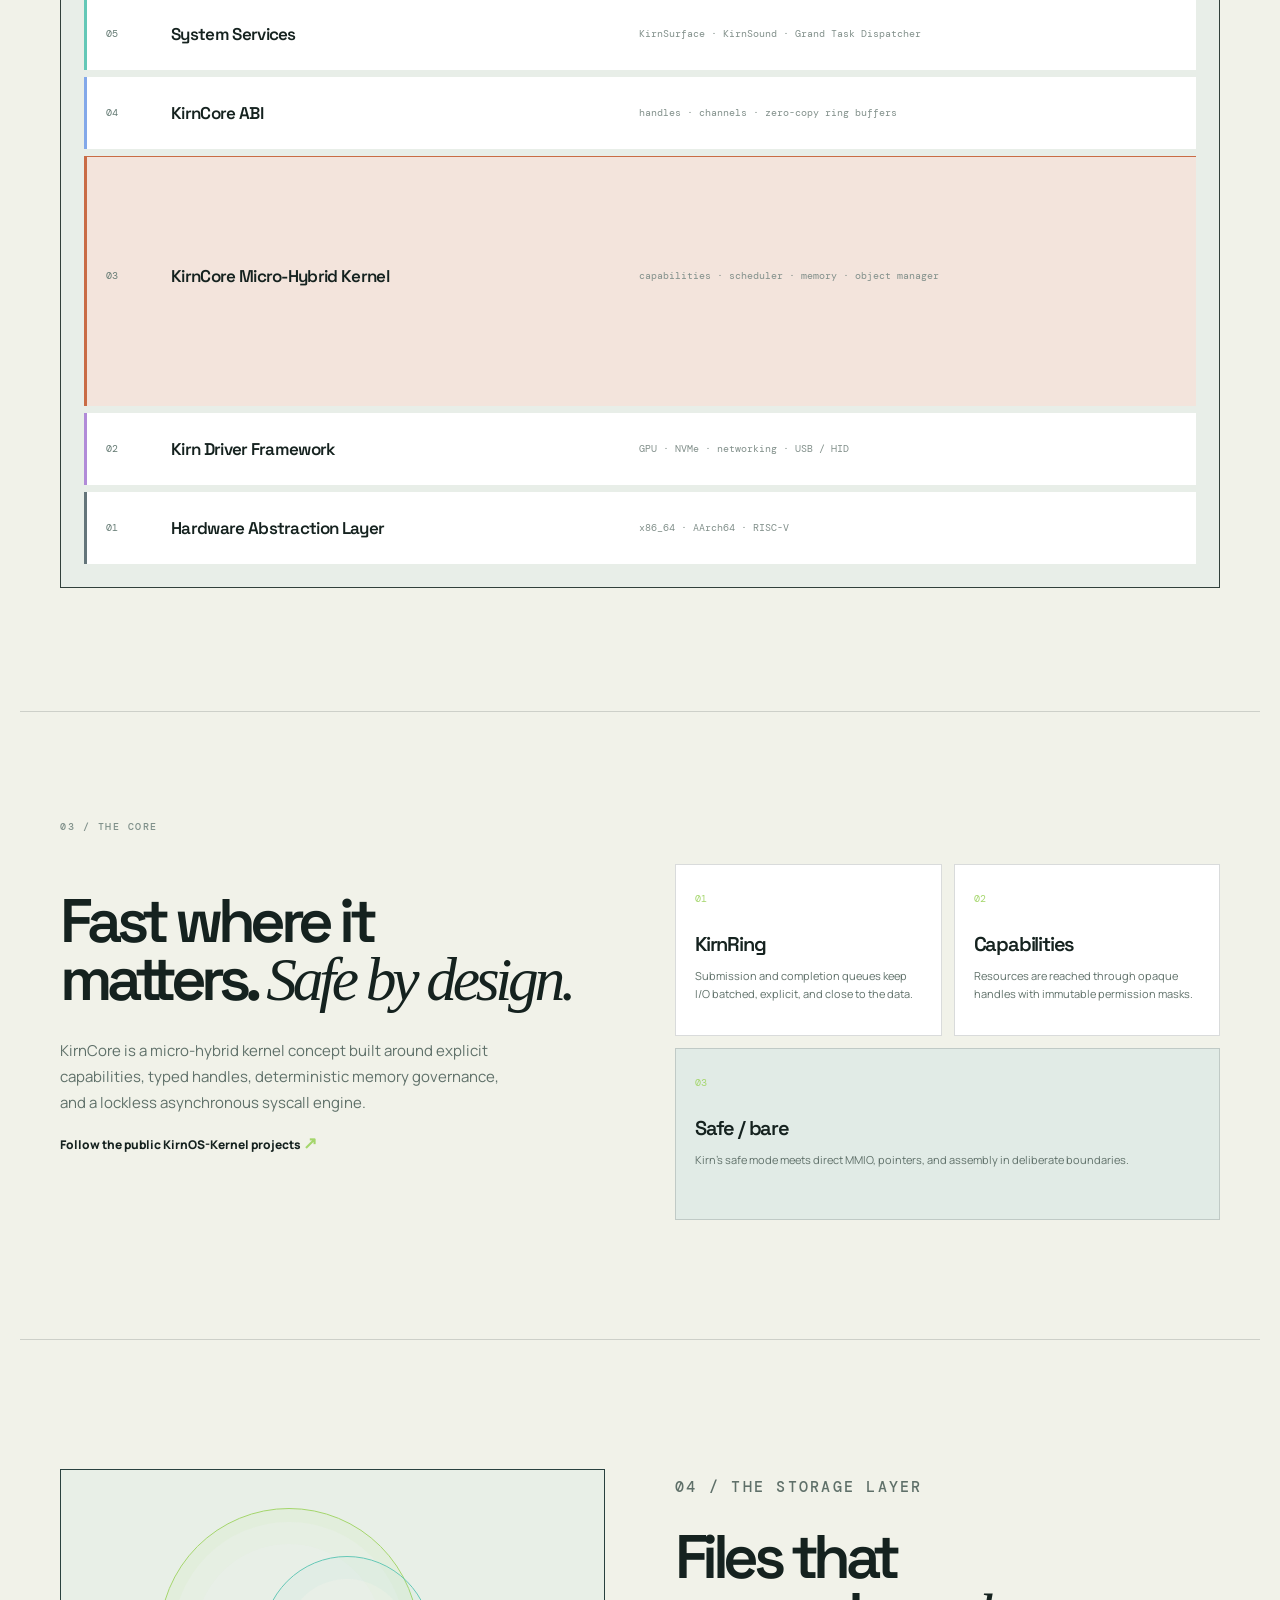
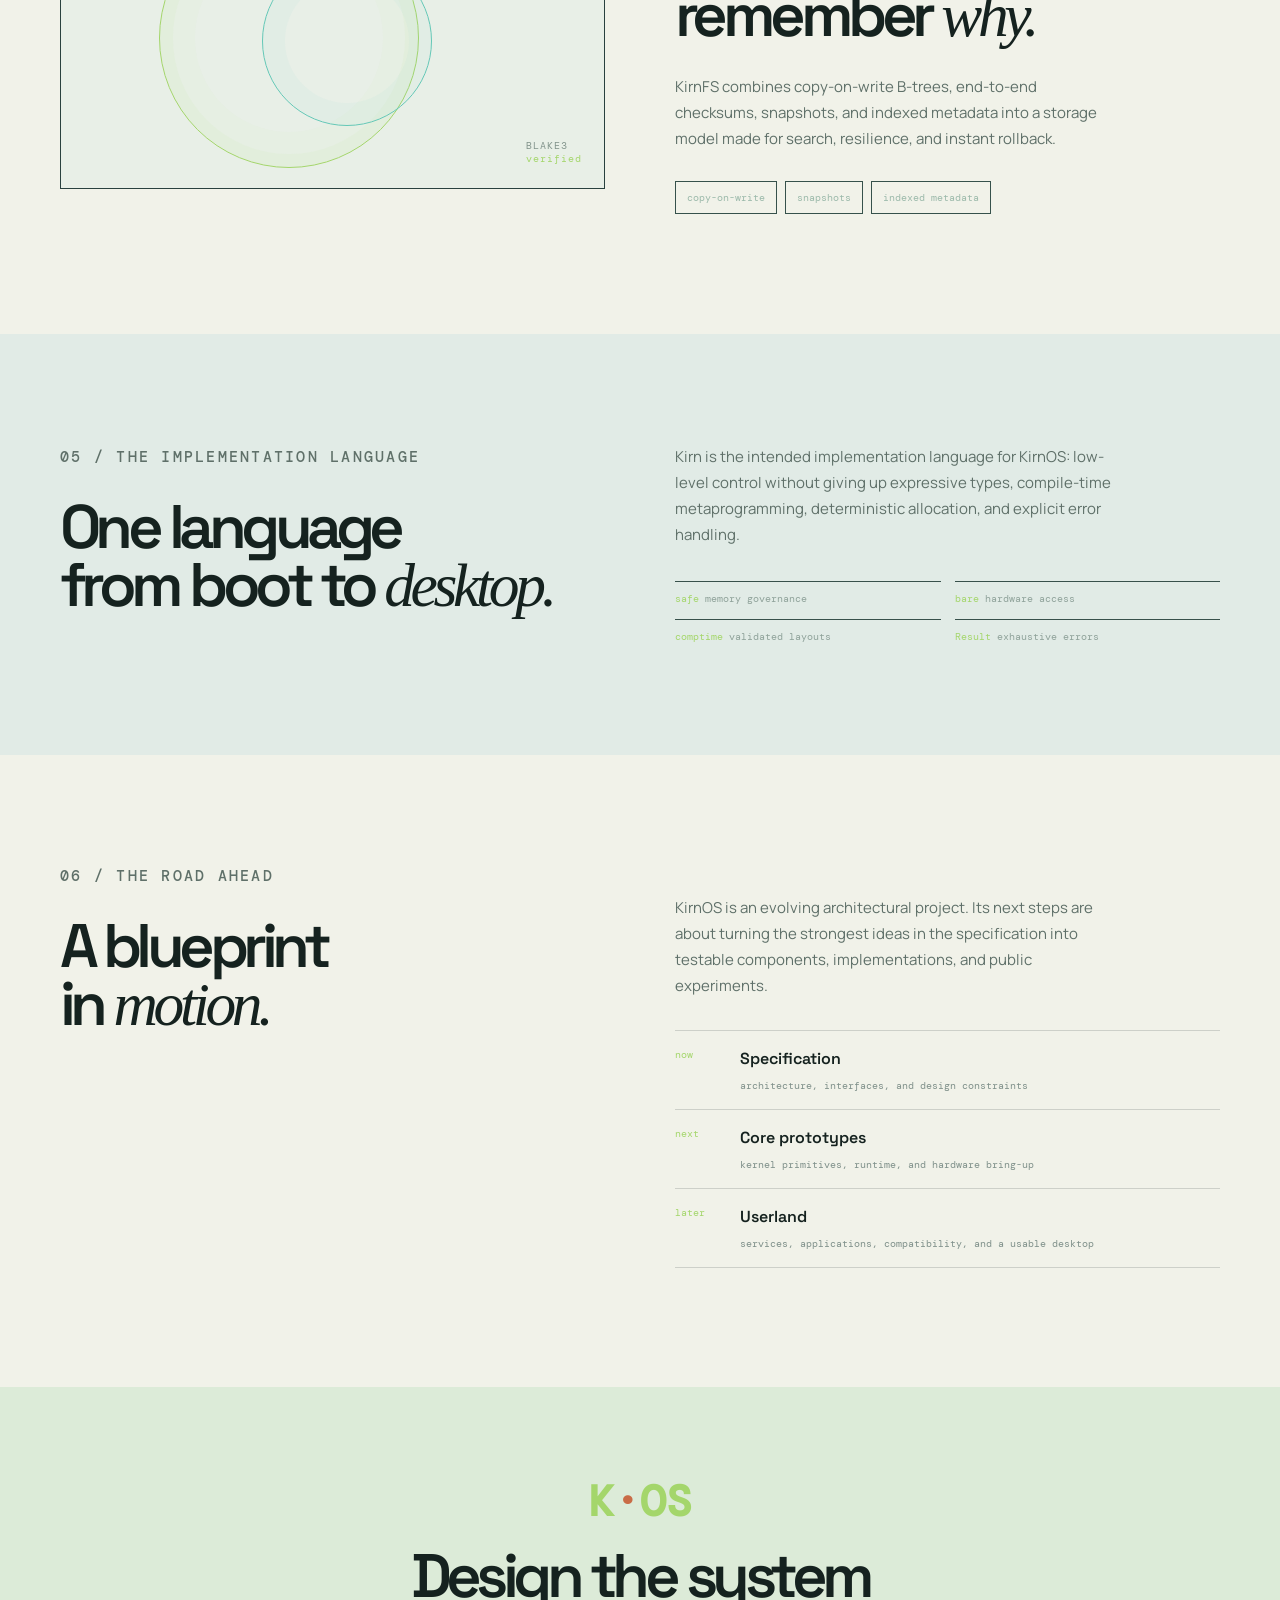
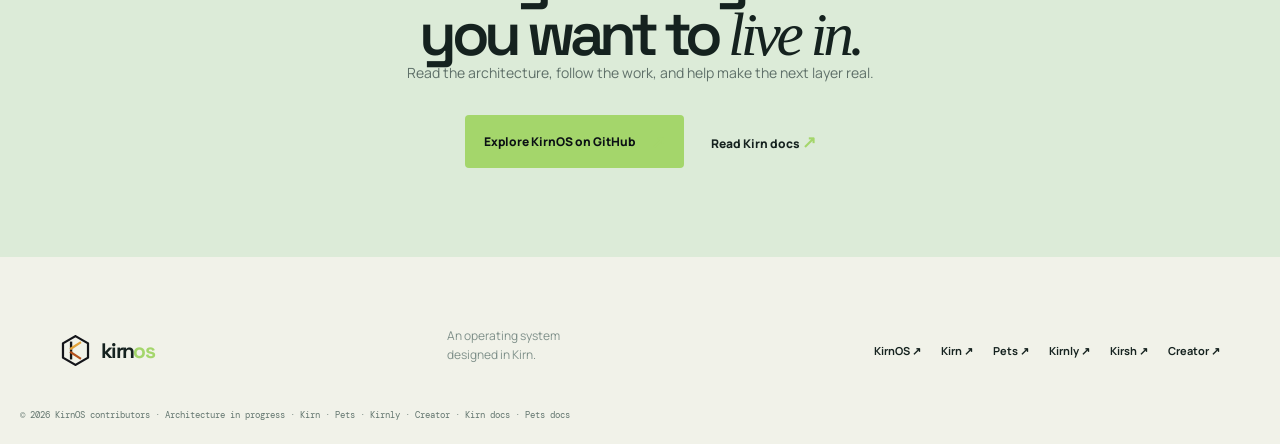
==== commit 4e5ce95f: "docs: link Kirsh in ecosystem" ====
--- a/index.html
+++ b/index.html
@@ -21,4 +21,4 @@
 <section class="language"><div class="shell language-grid"><div><p class="section-number">05 / THE IMPLEMENTATION LANGUAGE</p><h2>One language<br>from boot to <em>desktop.</em></h2></div><div><p>Kirn is the intended implementation language for KirnOS: low-level control without giving up expressive types, compile-time metaprogramming, deterministic allocation, and explicit error handling.</p><div class="language-points"><span><b>safe</b> memory governance</span><span><b>bare</b> hardware access</span><span><b>comptime</b> validated layouts</span><span><b>Result</b> exhaustive errors</span></div></div></div></section>
 <section class="roadmap shell" id="roadmap"><div><p class="section-number">06 / THE ROAD AHEAD</p><h2>A blueprint<br>in <em>motion.</em></h2></div><div><p>KirnOS is an evolving architectural project. Its next steps are about turning the strongest ideas in the specification into testable components, implementations, and public experiments.</p><div class="roadmap-list"><div><span>now</span><strong>Specification</strong><small>architecture, interfaces, and design constraints</small></div><div><span>next</span><strong>Core prototypes</strong><small>kernel primitives, runtime, and hardware bring-up</small></div><div><span>later</span><strong>Userland</strong><small>services, applications, compatibility, and a usable desktop</small></div></div></div></section>
 <section class="cta shell"><div class="cta-mark">K<span>·</span>OS</div><h2>Design the system<br>you want to <em>live in.</em></h2><p>Read the architecture, follow the work, and help make the next layer real.</p><div class="hero-actions"><a class="button button-green" href="https://github.com/kirnos-kernel" target="_blank" rel="noreferrer">Explore KirnOS on GitHub <span>↗</span></a><a class="quiet-link" href="https://rkriad585.github.io/kirn/" target="_blank" rel="noreferrer">Read Kirn docs <span>↗</span></a></div></section>
-</main><footer class="footer shell"><a class="brand" href="#top"><img src="KirnOS-logos/icon-on-dark-mode.svg" alt=""><span>kirn<span class="accent">os</span></span></a><p>An operating system<br>designed in Kirn.</p><div><a href="https://github.com/kirnos-kernel" target="_blank" rel="noreferrer">KirnOS ↗</a><a href="https://kirn-lang.github.io/" target="_blank" rel="noreferrer">Kirn ↗</a><a href="https://pets-registry.github.io/" target="_blank" rel="noreferrer">Pets ↗</a><a href="https://kirnly.github.io/" target="_blank" rel="noreferrer">Kirnly ↗</a><a href="https://rkriad585.github.io/" target="_blank" rel="noreferrer">Creator ↗</a></div><small>© 2026 KirnOS contributors · Architecture in progress · <a href="https://kirn-lang.github.io/" target="_blank" rel="noreferrer">Kirn</a> · <a href="https://pets-registry.github.io/" target="_blank" rel="noreferrer">Pets</a> · <a href="https://kirnly.github.io/" target="_blank" rel="noreferrer">Kirnly</a> · <a href="https://rkriad585.github.io/" target="_blank" rel="noreferrer">Creator</a> · <a href="https://rkriad585.github.io/kirn/" target="_blank" rel="noreferrer">Kirn docs</a> · <a href="https://pets-registry.github.io/pets" target="_blank" rel="noreferrer">Pets docs</a></small></footer><script type="application/ld+json">{"@context":"https://schema.org","@type":"SoftwareSourceCode","name":"KirnOS","description":"A next-generation operating system architecture designed and engineered in the Kirn programming language.","url":"https://kirnos-kernel.github.io/","codeRepository":"https://github.com/kirnos-kernel","programmingLanguage":"Kirn","author":{"@type":"Person","name":"RK Riad Khan","alternateName":"RKRIAD585","url":"https://rkriad585.github.io"},"sameAs":["https://kirn-lang.github.io","https://pets-registry.github.io"]}</script><script src="script.js"></script></body></html>
+</main><footer class="footer shell"><a class="brand" href="#top"><img src="KirnOS-logos/icon-on-dark-mode.svg" alt=""><span>kirn<span class="accent">os</span></span></a><p>An operating system<br>designed in Kirn.</p><div><a href="https://github.com/kirnos-kernel" target="_blank" rel="noreferrer">KirnOS ↗</a><a href="https://kirn-lang.github.io/" target="_blank" rel="noreferrer">Kirn ↗</a><a href="https://pets-registry.github.io/" target="_blank" rel="noreferrer">Pets ↗</a><a href="https://kirnly.github.io/" target="_blank" rel="noreferrer">Kirnly ↗</a><a href="https://kirsh-shell.github.io/" target="_blank" rel="noreferrer">Kirsh ↗</a><a href="https://rkriad585.github.io/" target="_blank" rel="noreferrer">Creator ↗</a></div><small>© 2026 KirnOS contributors · Architecture in progress · <a href="https://kirn-lang.github.io/" target="_blank" rel="noreferrer">Kirn</a> · <a href="https://pets-registry.github.io/" target="_blank" rel="noreferrer">Pets</a> · <a href="https://kirnly.github.io/" target="_blank" rel="noreferrer">Kirnly</a> · <a href="https://rkriad585.github.io/" target="_blank" rel="noreferrer">Creator</a> · <a href="https://rkriad585.github.io/kirn/" target="_blank" rel="noreferrer">Kirn docs</a> · <a href="https://pets-registry.github.io/pets" target="_blank" rel="noreferrer">Pets docs</a></small></footer><script type="application/ld+json">{"@context":"https://schema.org","@type":"SoftwareSourceCode","name":"KirnOS","description":"A next-generation operating system architecture designed and engineered in the Kirn programming language.","url":"https://kirnos-kernel.github.io/","codeRepository":"https://github.com/kirnos-kernel","programmingLanguage":"Kirn","author":{"@type":"Person","name":"RK Riad Khan","alternateName":"RKRIAD585","url":"https://rkriad585.github.io"},"sameAs":["https://kirn-lang.github.io","https://pets-registry.github.io"]}</script><script src="script.js"></script></body></html>
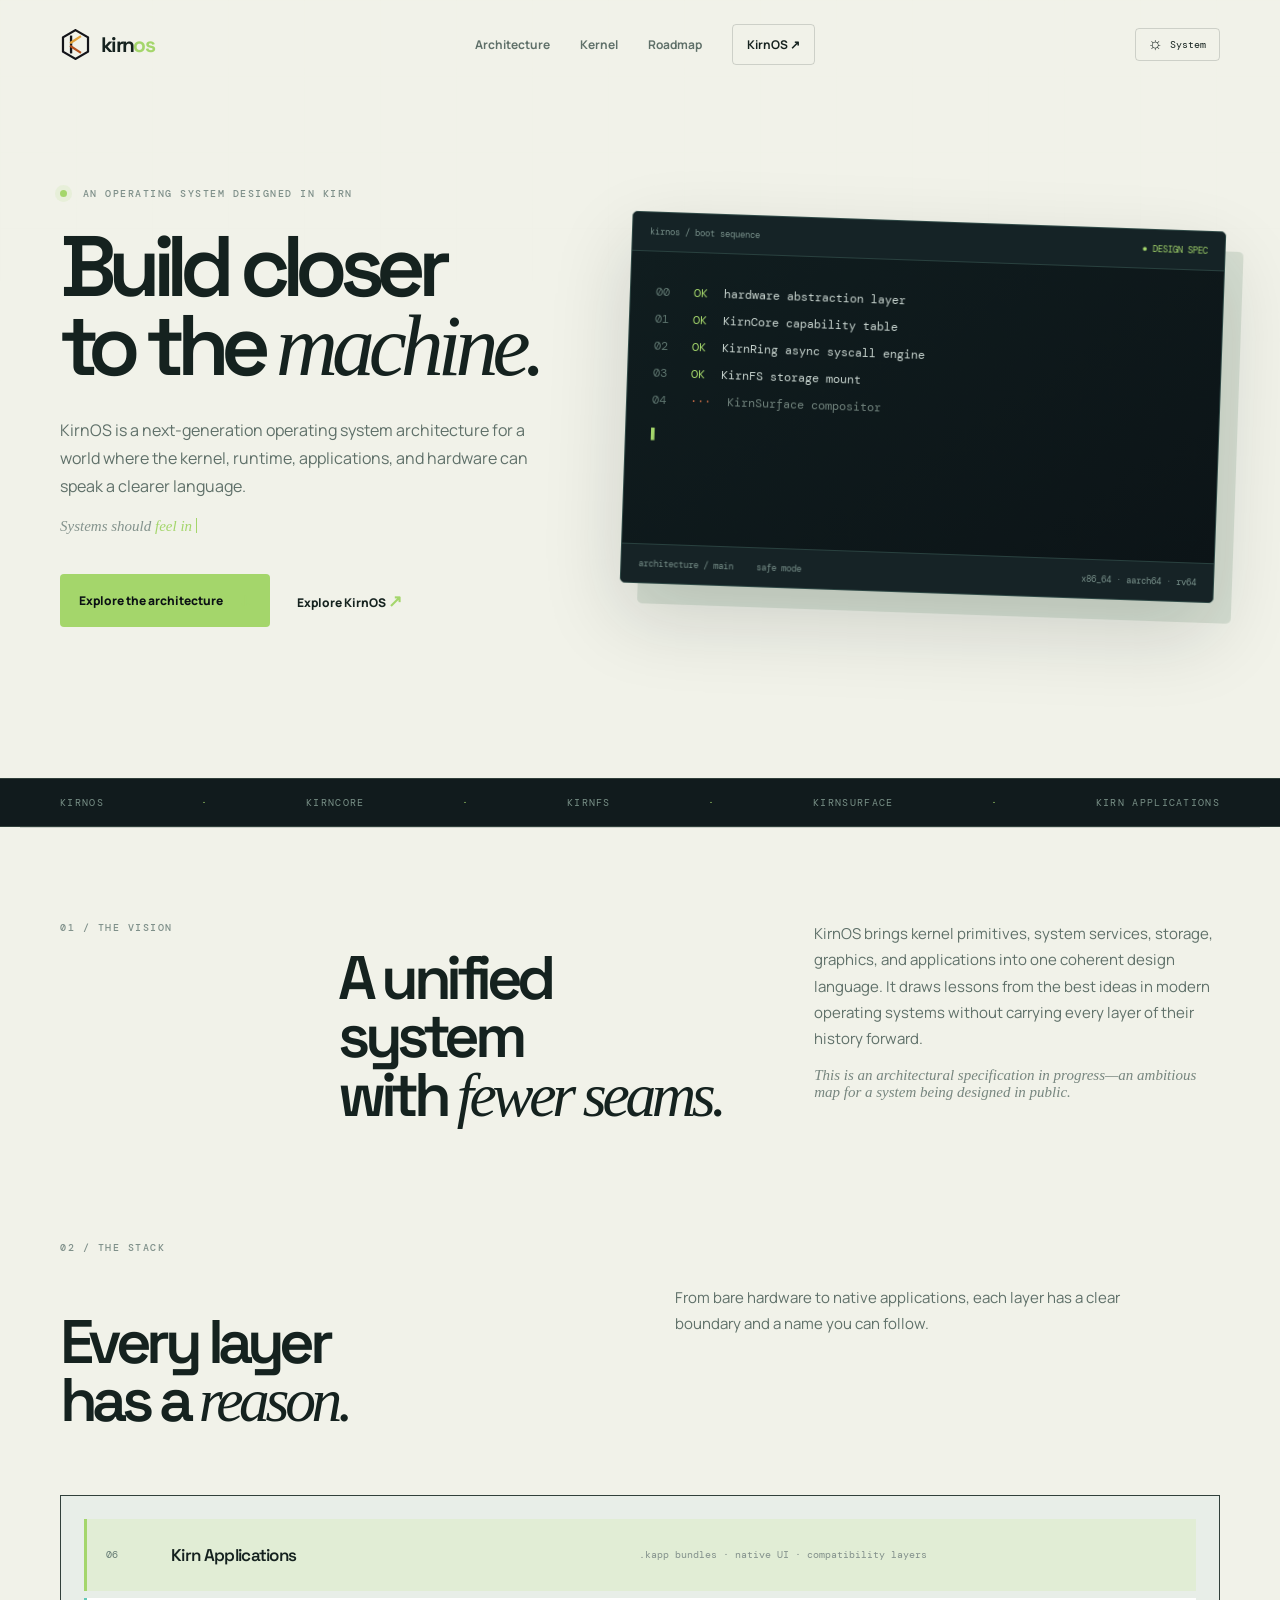
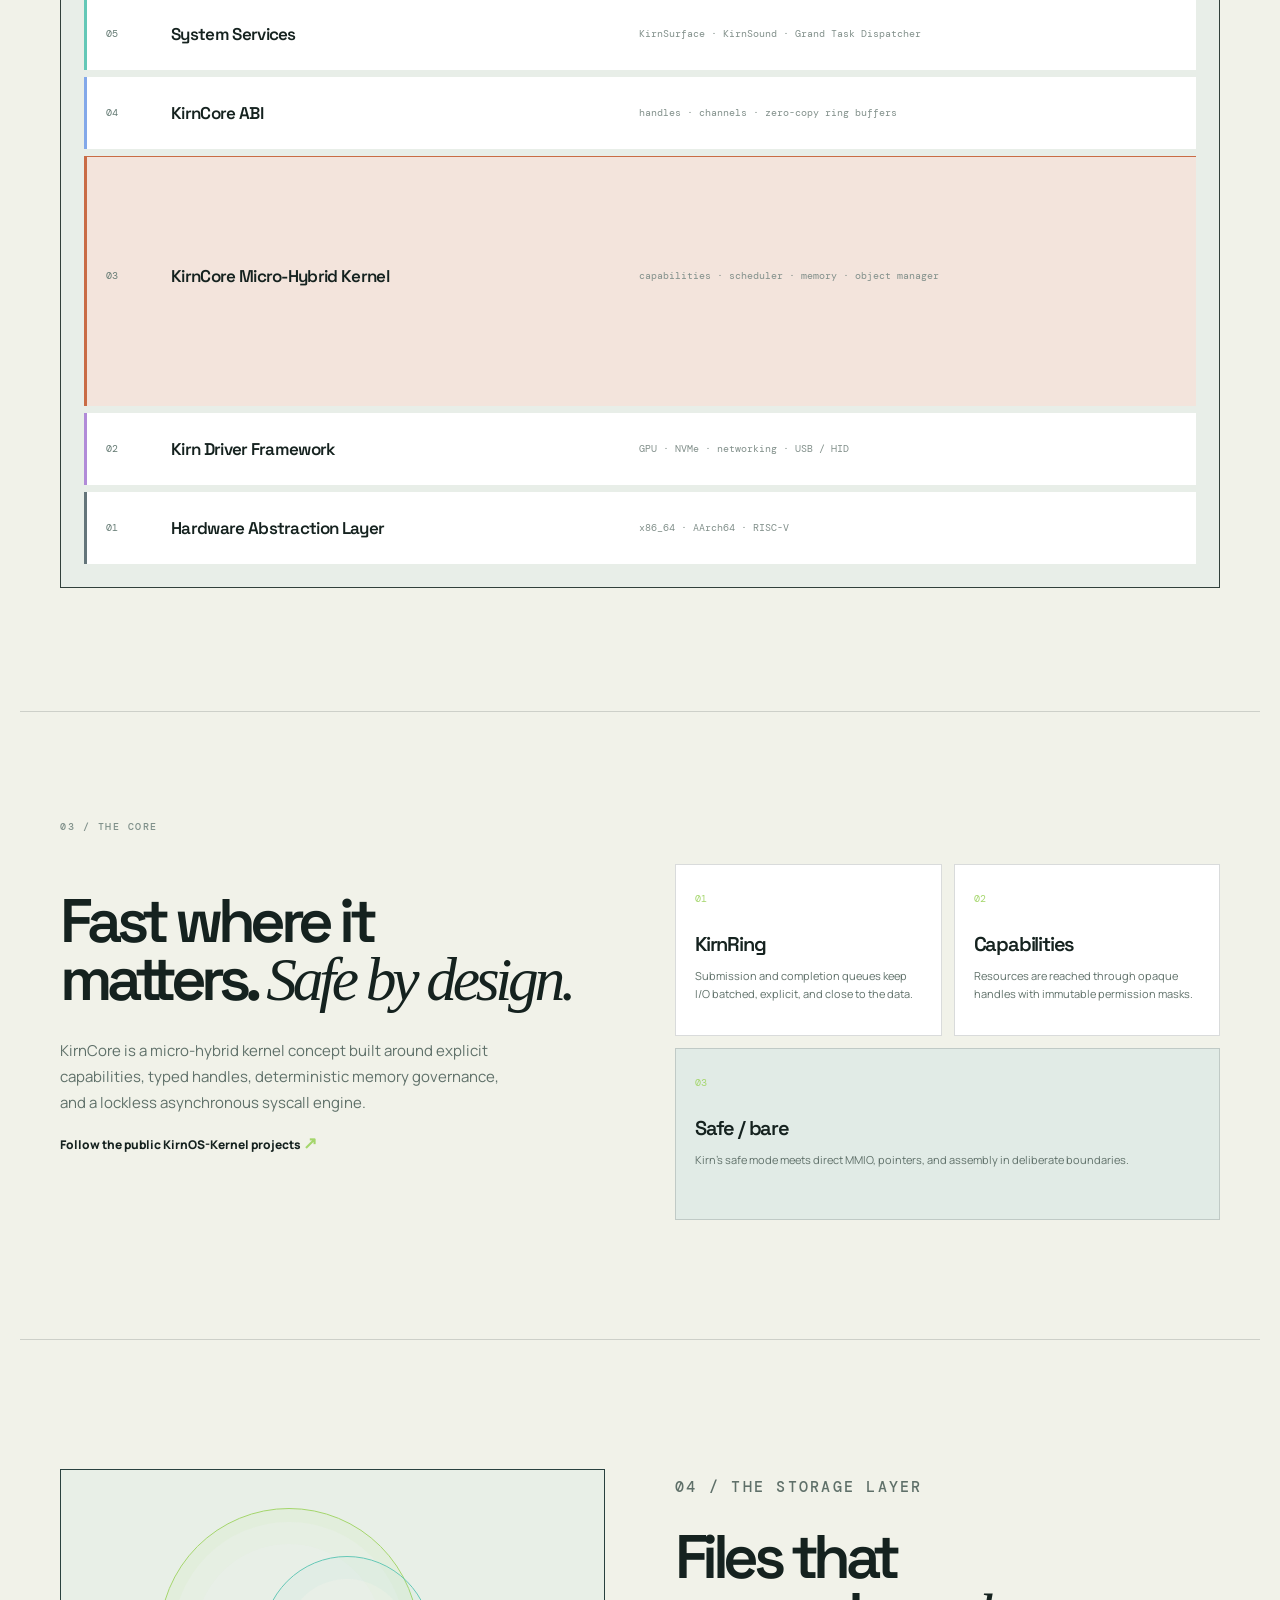
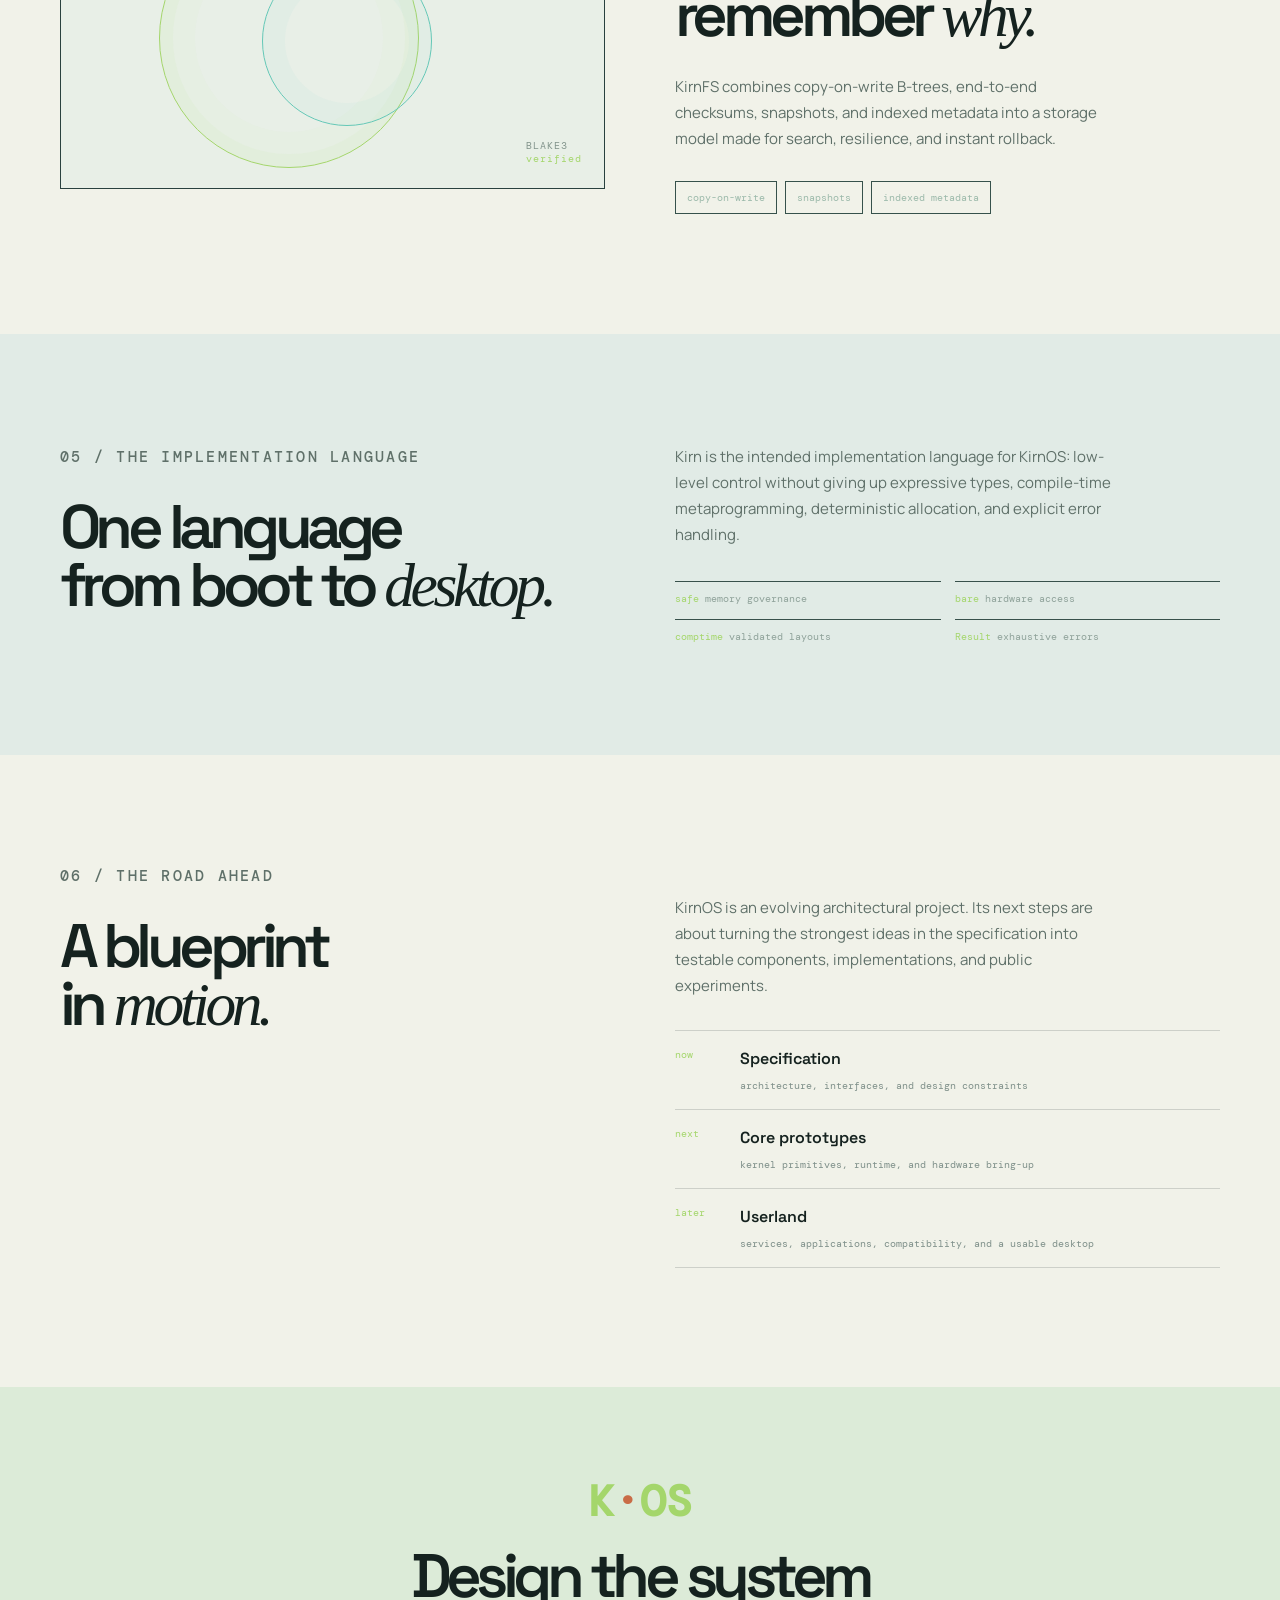
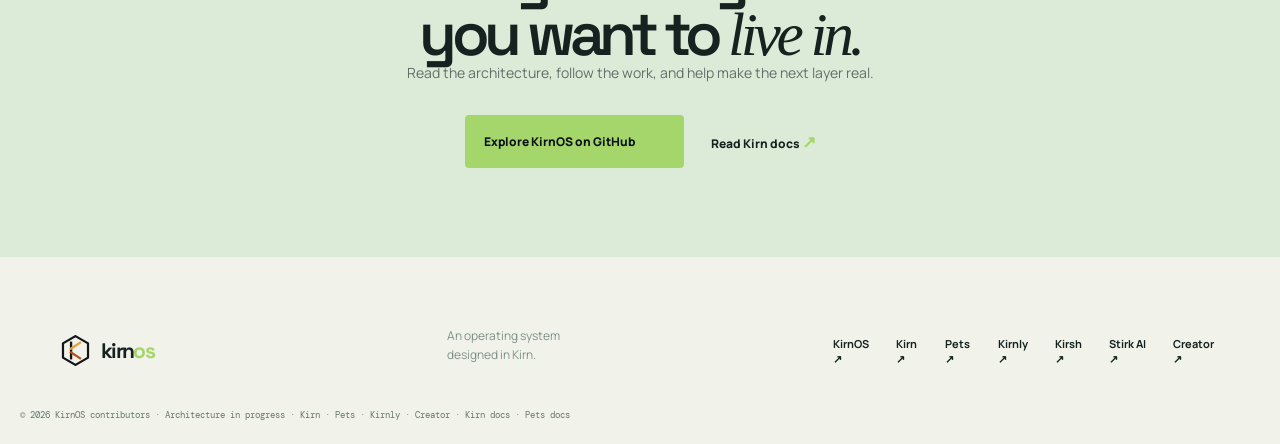
==== commit 5722cf0b: "docs: add Stirk AI ecosystem link" ====
--- a/index.html
+++ b/index.html
@@ -21,4 +21,4 @@
 <section class="language"><div class="shell language-grid"><div><p class="section-number">05 / THE IMPLEMENTATION LANGUAGE</p><h2>One language<br>from boot to <em>desktop.</em></h2></div><div><p>Kirn is the intended implementation language for KirnOS: low-level control without giving up expressive types, compile-time metaprogramming, deterministic allocation, and explicit error handling.</p><div class="language-points"><span><b>safe</b> memory governance</span><span><b>bare</b> hardware access</span><span><b>comptime</b> validated layouts</span><span><b>Result</b> exhaustive errors</span></div></div></div></section>
 <section class="roadmap shell" id="roadmap"><div><p class="section-number">06 / THE ROAD AHEAD</p><h2>A blueprint<br>in <em>motion.</em></h2></div><div><p>KirnOS is an evolving architectural project. Its next steps are about turning the strongest ideas in the specification into testable components, implementations, and public experiments.</p><div class="roadmap-list"><div><span>now</span><strong>Specification</strong><small>architecture, interfaces, and design constraints</small></div><div><span>next</span><strong>Core prototypes</strong><small>kernel primitives, runtime, and hardware bring-up</small></div><div><span>later</span><strong>Userland</strong><small>services, applications, compatibility, and a usable desktop</small></div></div></div></section>
 <section class="cta shell"><div class="cta-mark">K<span>·</span>OS</div><h2>Design the system<br>you want to <em>live in.</em></h2><p>Read the architecture, follow the work, and help make the next layer real.</p><div class="hero-actions"><a class="button button-green" href="https://github.com/kirnos-kernel" target="_blank" rel="noreferrer">Explore KirnOS on GitHub <span>↗</span></a><a class="quiet-link" href="https://rkriad585.github.io/kirn/" target="_blank" rel="noreferrer">Read Kirn docs <span>↗</span></a></div></section>
-</main><footer class="footer shell"><a class="brand" href="#top"><img src="KirnOS-logos/icon-on-dark-mode.svg" alt=""><span>kirn<span class="accent">os</span></span></a><p>An operating system<br>designed in Kirn.</p><div><a href="https://github.com/kirnos-kernel" target="_blank" rel="noreferrer">KirnOS ↗</a><a href="https://kirn-lang.github.io/" target="_blank" rel="noreferrer">Kirn ↗</a><a href="https://pets-registry.github.io/" target="_blank" rel="noreferrer">Pets ↗</a><a href="https://kirnly.github.io/" target="_blank" rel="noreferrer">Kirnly ↗</a><a href="https://kirsh-shell.github.io/" target="_blank" rel="noreferrer">Kirsh ↗</a><a href="https://rkriad585.github.io/" target="_blank" rel="noreferrer">Creator ↗</a></div><small>© 2026 KirnOS contributors · Architecture in progress · <a href="https://kirn-lang.github.io/" target="_blank" rel="noreferrer">Kirn</a> · <a href="https://pets-registry.github.io/" target="_blank" rel="noreferrer">Pets</a> · <a href="https://kirnly.github.io/" target="_blank" rel="noreferrer">Kirnly</a> · <a href="https://rkriad585.github.io/" target="_blank" rel="noreferrer">Creator</a> · <a href="https://rkriad585.github.io/kirn/" target="_blank" rel="noreferrer">Kirn docs</a> · <a href="https://pets-registry.github.io/pets" target="_blank" rel="noreferrer">Pets docs</a></small></footer><script type="application/ld+json">{"@context":"https://schema.org","@type":"SoftwareSourceCode","name":"KirnOS","description":"A next-generation operating system architecture designed and engineered in the Kirn programming language.","url":"https://kirnos-kernel.github.io/","codeRepository":"https://github.com/kirnos-kernel","programmingLanguage":"Kirn","author":{"@type":"Person","name":"RK Riad Khan","alternateName":"RKRIAD585","url":"https://rkriad585.github.io"},"sameAs":["https://kirn-lang.github.io","https://pets-registry.github.io"]}</script><script src="script.js"></script></body></html>
+</main><footer class="footer shell"><a class="brand" href="#top"><img src="KirnOS-logos/icon-on-dark-mode.svg" alt=""><span>kirn<span class="accent">os</span></span></a><p>An operating system<br>designed in Kirn.</p><div><a href="https://github.com/kirnos-kernel" target="_blank" rel="noreferrer">KirnOS ↗</a><a href="https://kirn-lang.github.io/" target="_blank" rel="noreferrer">Kirn ↗</a><a href="https://pets-registry.github.io/" target="_blank" rel="noreferrer">Pets ↗</a><a href="https://kirnly.github.io/" target="_blank" rel="noreferrer">Kirnly ↗</a><a href="https://kirsh-shell.github.io/" target="_blank" rel="noreferrer">Kirsh ↗</a><a href="https://stirk-ai.github.io/" target="_blank" rel="noreferrer">Stirk AI ↗</a><a href="https://rkriad585.github.io/" target="_blank" rel="noreferrer">Creator ↗</a></div><small>© 2026 KirnOS contributors · Architecture in progress · <a href="https://kirn-lang.github.io/" target="_blank" rel="noreferrer">Kirn</a> · <a href="https://pets-registry.github.io/" target="_blank" rel="noreferrer">Pets</a> · <a href="https://kirnly.github.io/" target="_blank" rel="noreferrer">Kirnly</a> · <a href="https://rkriad585.github.io/" target="_blank" rel="noreferrer">Creator</a> · <a href="https://rkriad585.github.io/kirn/" target="_blank" rel="noreferrer">Kirn docs</a> · <a href="https://pets-registry.github.io/pets" target="_blank" rel="noreferrer">Pets docs</a></small></footer><script type="application/ld+json">{"@context":"https://schema.org","@type":"SoftwareSourceCode","name":"KirnOS","description":"A next-generation operating system architecture designed and engineered in the Kirn programming language.","url":"https://kirnos-kernel.github.io/","codeRepository":"https://github.com/kirnos-kernel","programmingLanguage":"Kirn","author":{"@type":"Person","name":"RK Riad Khan","alternateName":"RKRIAD585","url":"https://rkriad585.github.io"},"sameAs":["https://kirn-lang.github.io","https://pets-registry.github.io"]}</script><script src="script.js"></script></body></html>
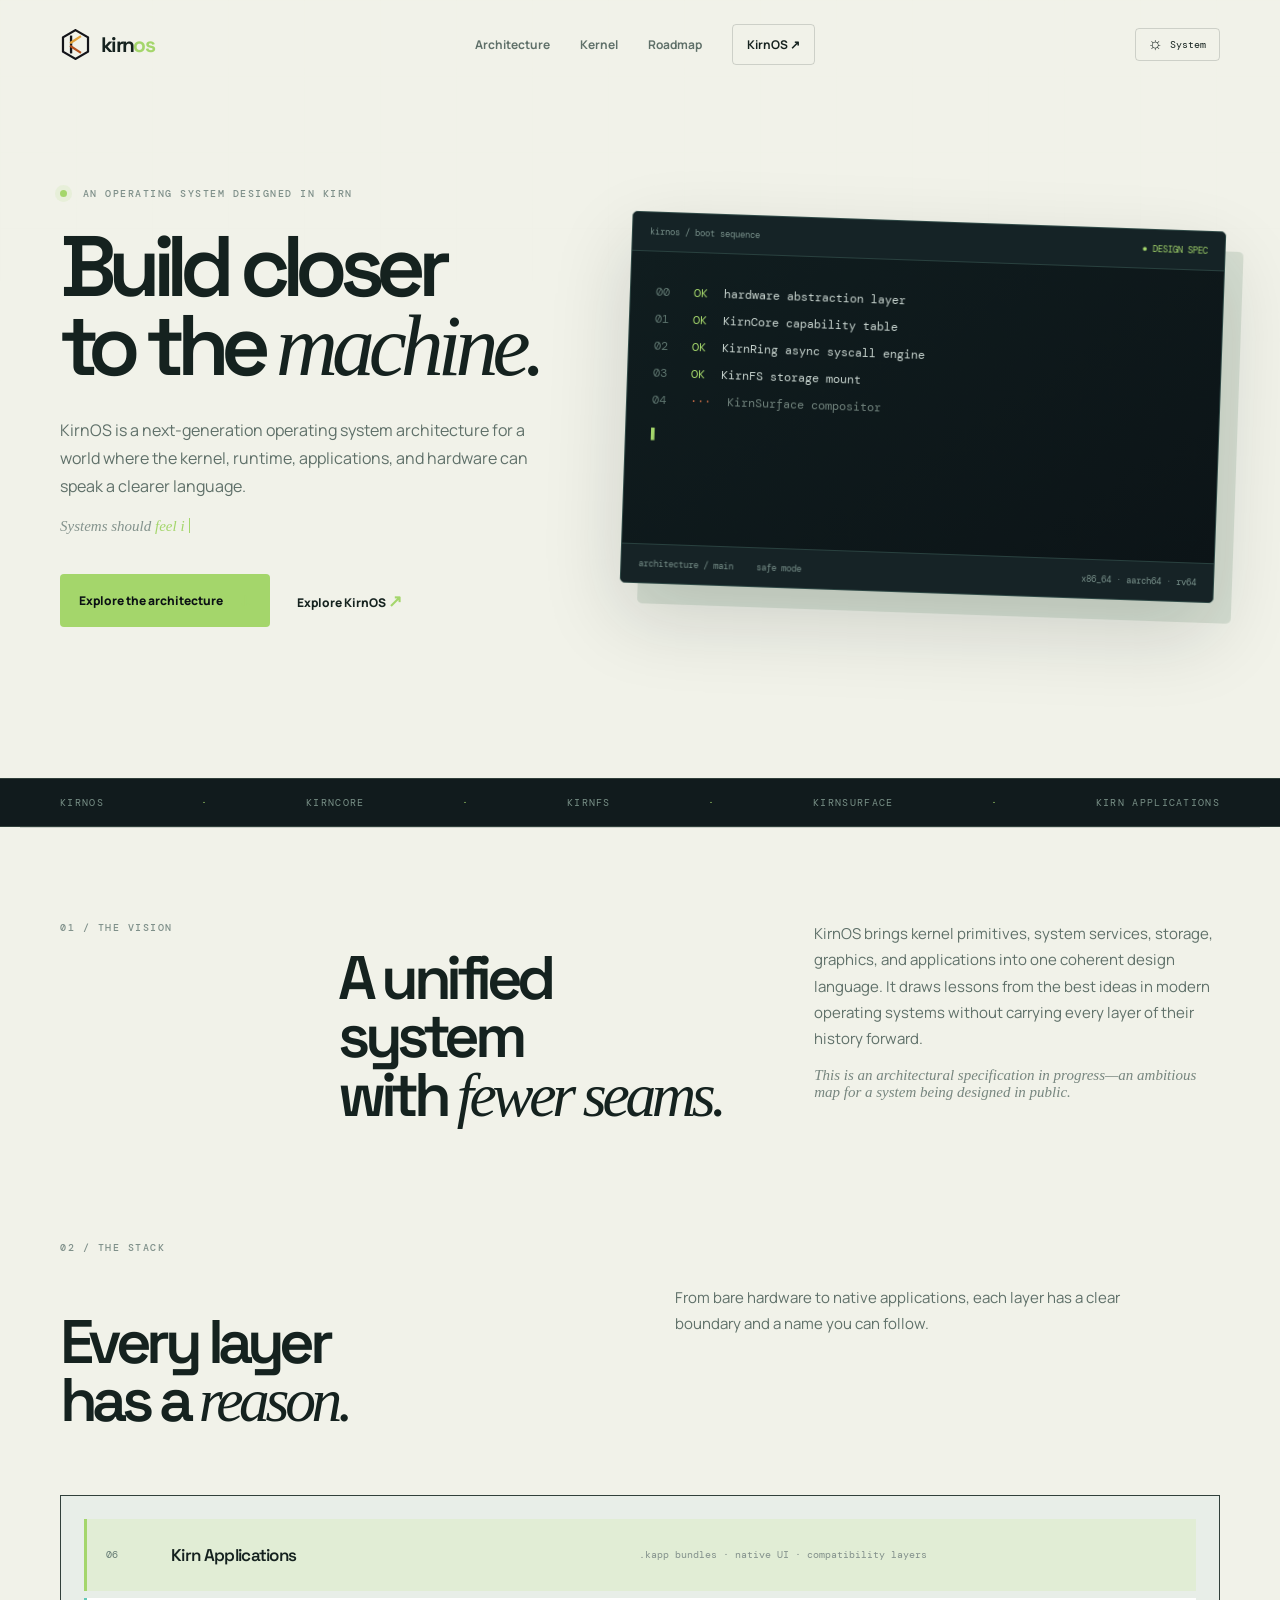
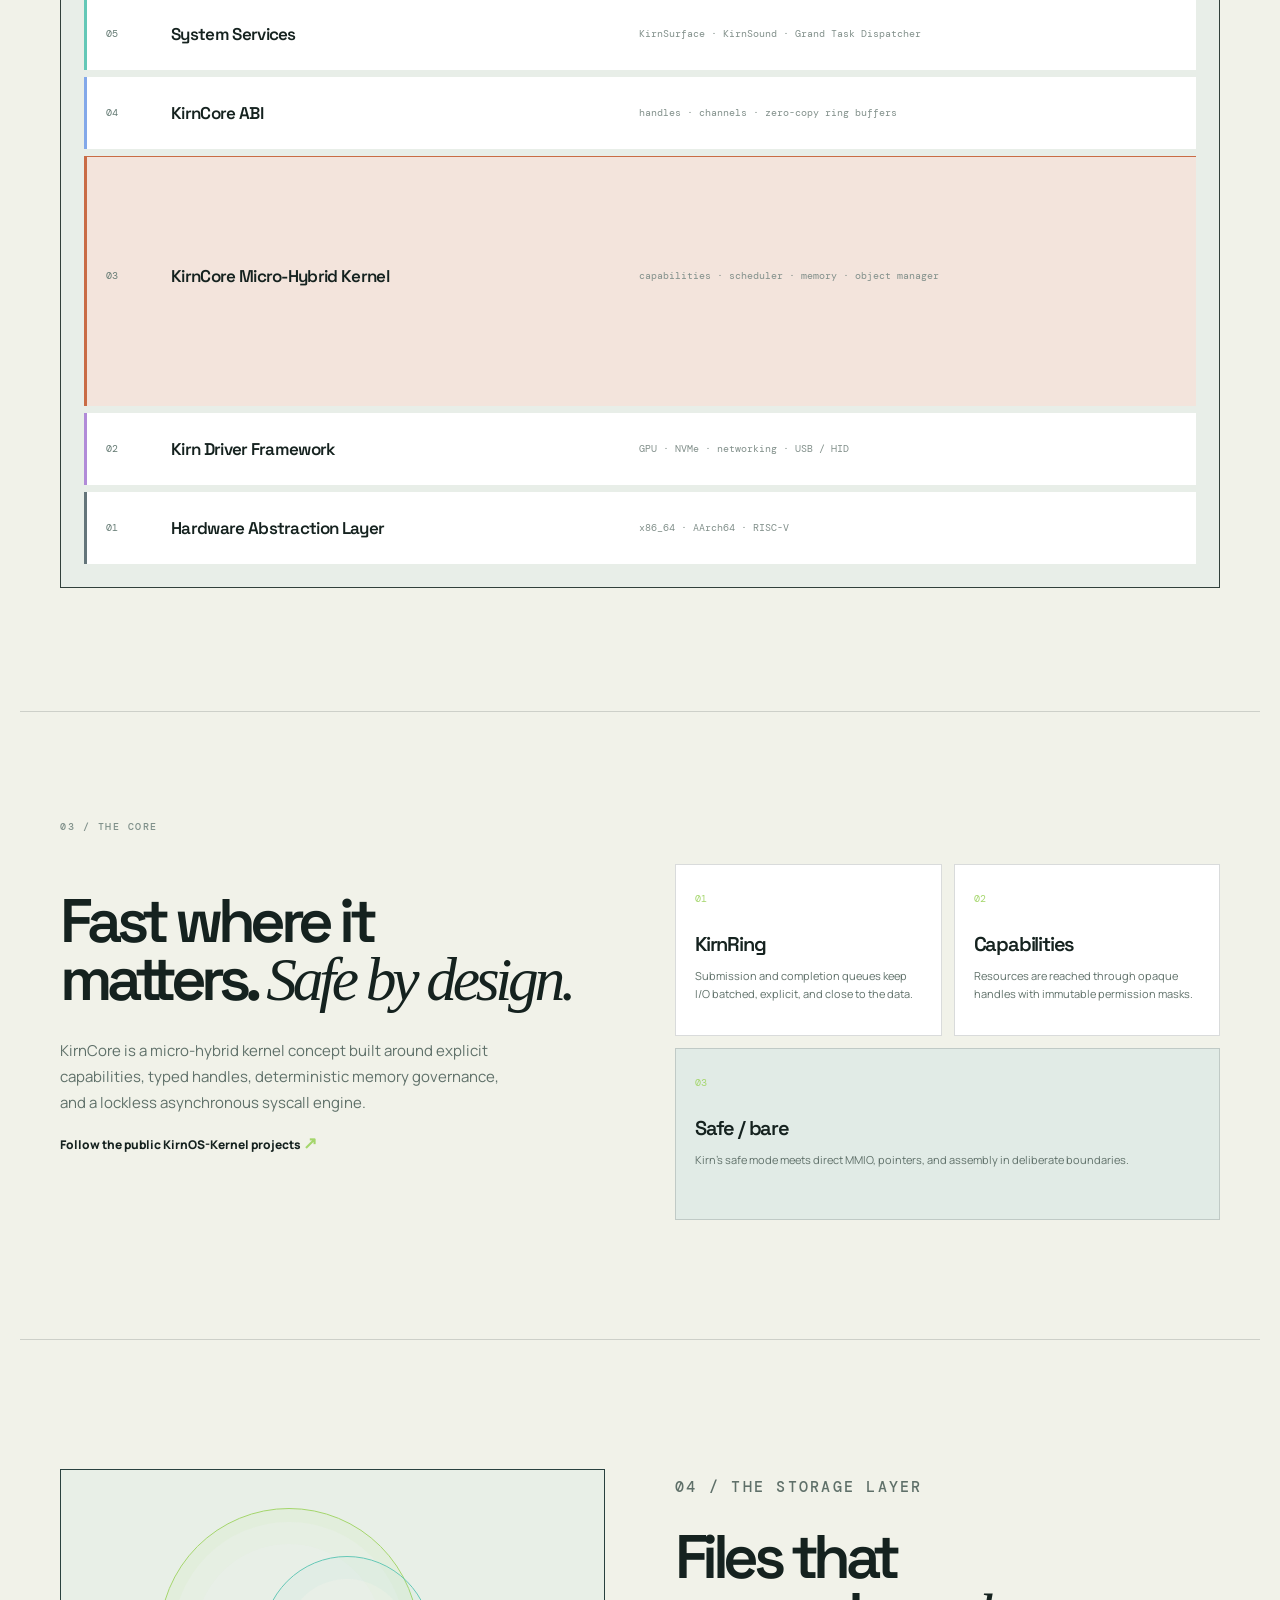
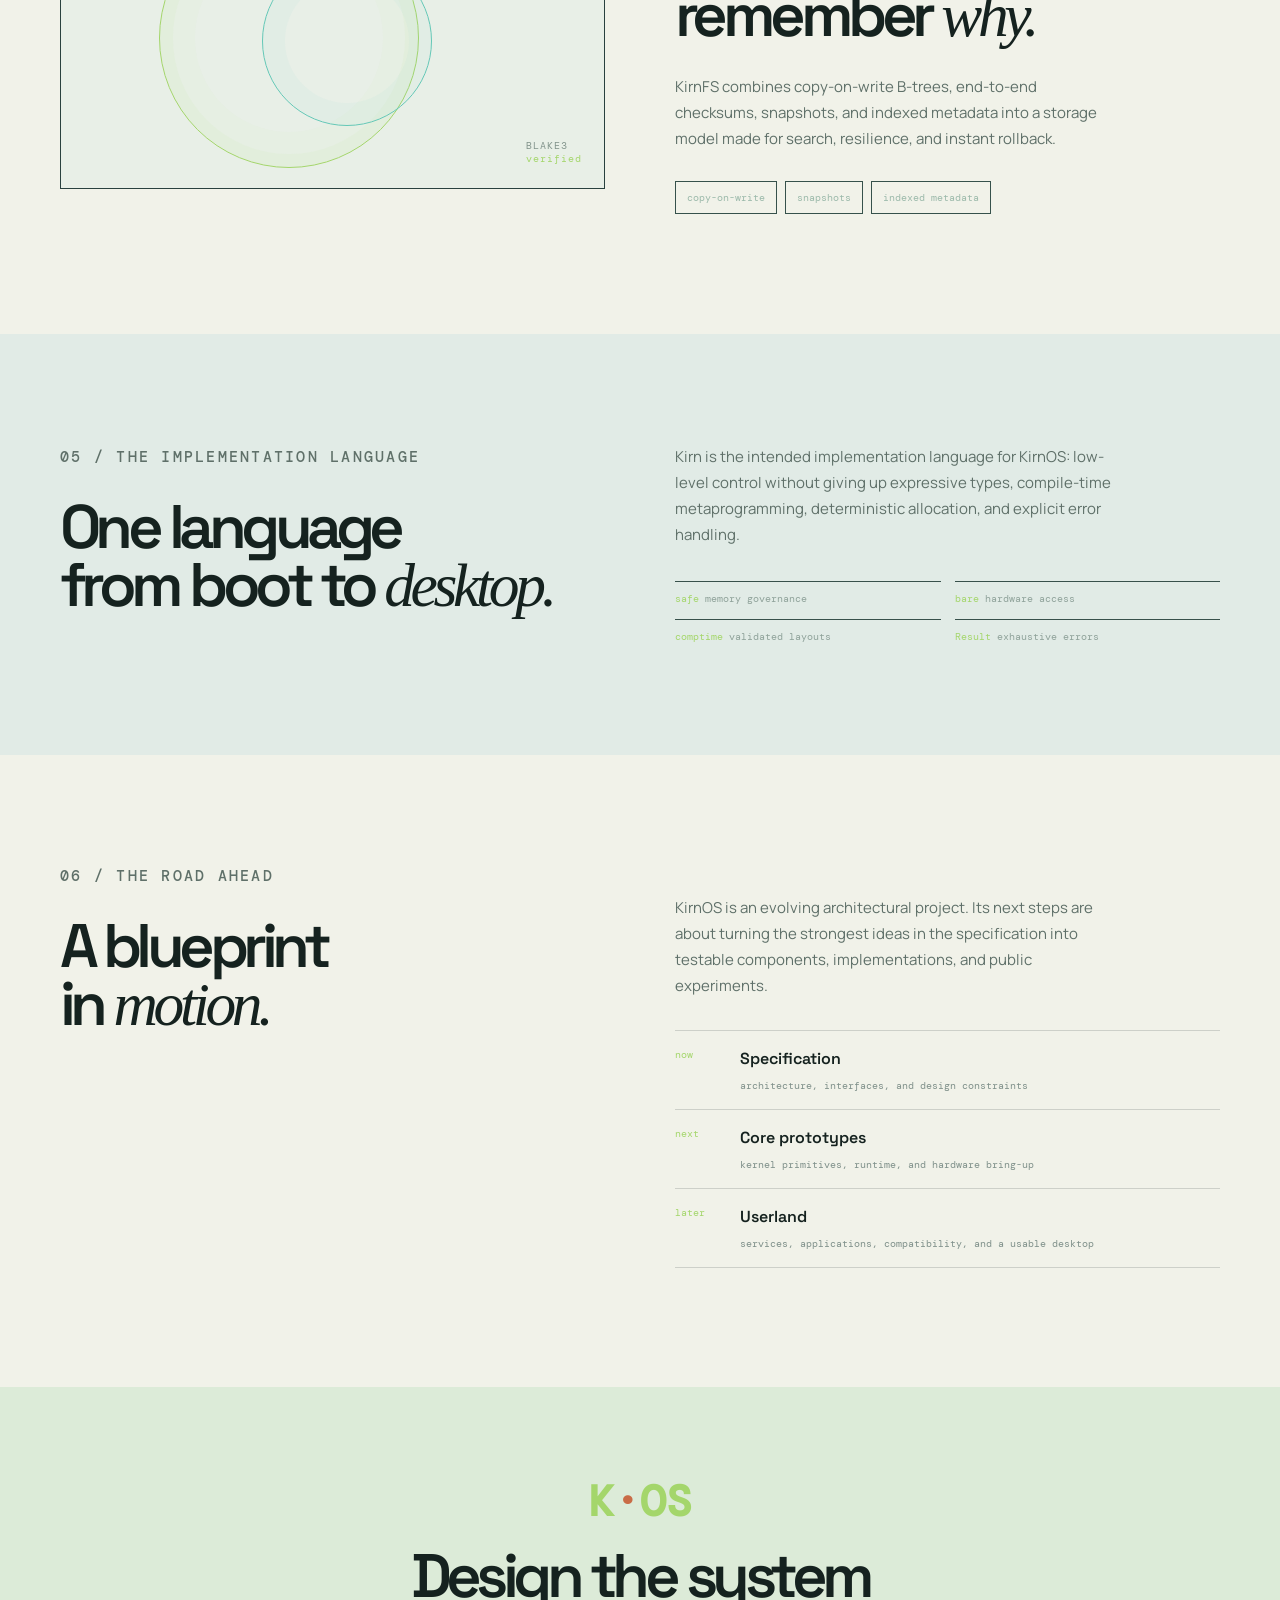
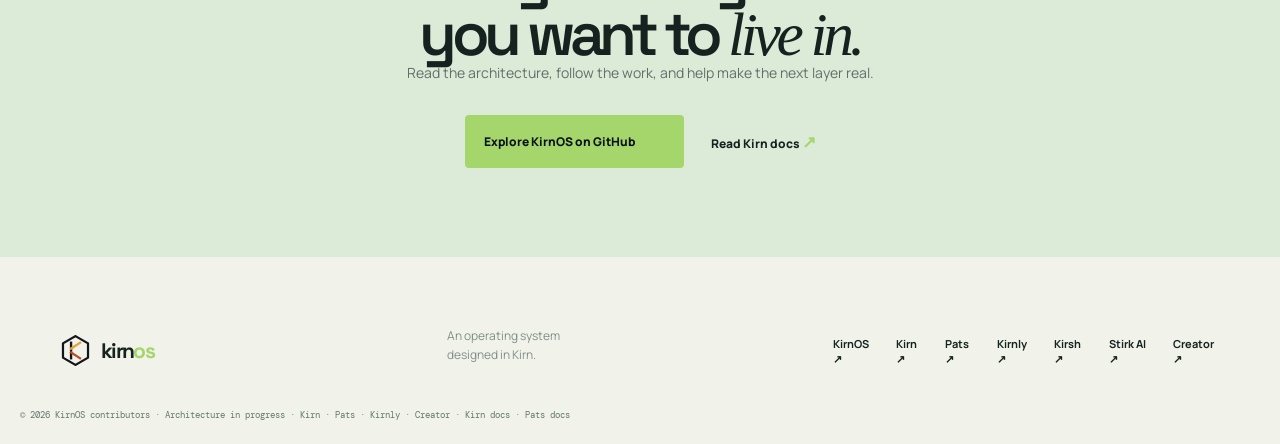
==== commit 1c652e63: "refactor: rename Pets references to Pats" ====
--- a/index.html
+++ b/index.html
@@ -21,4 +21,4 @@
 <section class="language"><div class="shell language-grid"><div><p class="section-number">05 / THE IMPLEMENTATION LANGUAGE</p><h2>One language<br>from boot to <em>desktop.</em></h2></div><div><p>Kirn is the intended implementation language for KirnOS: low-level control without giving up expressive types, compile-time metaprogramming, deterministic allocation, and explicit error handling.</p><div class="language-points"><span><b>safe</b> memory governance</span><span><b>bare</b> hardware access</span><span><b>comptime</b> validated layouts</span><span><b>Result</b> exhaustive errors</span></div></div></div></section>
 <section class="roadmap shell" id="roadmap"><div><p class="section-number">06 / THE ROAD AHEAD</p><h2>A blueprint<br>in <em>motion.</em></h2></div><div><p>KirnOS is an evolving architectural project. Its next steps are about turning the strongest ideas in the specification into testable components, implementations, and public experiments.</p><div class="roadmap-list"><div><span>now</span><strong>Specification</strong><small>architecture, interfaces, and design constraints</small></div><div><span>next</span><strong>Core prototypes</strong><small>kernel primitives, runtime, and hardware bring-up</small></div><div><span>later</span><strong>Userland</strong><small>services, applications, compatibility, and a usable desktop</small></div></div></div></section>
 <section class="cta shell"><div class="cta-mark">K<span>·</span>OS</div><h2>Design the system<br>you want to <em>live in.</em></h2><p>Read the architecture, follow the work, and help make the next layer real.</p><div class="hero-actions"><a class="button button-green" href="https://github.com/kirnos-kernel" target="_blank" rel="noreferrer">Explore KirnOS on GitHub <span>↗</span></a><a class="quiet-link" href="https://rkriad585.github.io/kirn/" target="_blank" rel="noreferrer">Read Kirn docs <span>↗</span></a></div></section>
-</main><footer class="footer shell"><a class="brand" href="#top"><img src="KirnOS-logos/icon-on-dark-mode.svg" alt=""><span>kirn<span class="accent">os</span></span></a><p>An operating system<br>designed in Kirn.</p><div><a href="https://github.com/kirnos-kernel" target="_blank" rel="noreferrer">KirnOS ↗</a><a href="https://kirn-lang.github.io/" target="_blank" rel="noreferrer">Kirn ↗</a><a href="https://pets-registry.github.io/" target="_blank" rel="noreferrer">Pets ↗</a><a href="https://kirnly.github.io/" target="_blank" rel="noreferrer">Kirnly ↗</a><a href="https://kirsh-shell.github.io/" target="_blank" rel="noreferrer">Kirsh ↗</a><a href="https://stirk-ai.github.io/" target="_blank" rel="noreferrer">Stirk AI ↗</a><a href="https://rkriad585.github.io/" target="_blank" rel="noreferrer">Creator ↗</a></div><small>© 2026 KirnOS contributors · Architecture in progress · <a href="https://kirn-lang.github.io/" target="_blank" rel="noreferrer">Kirn</a> · <a href="https://pets-registry.github.io/" target="_blank" rel="noreferrer">Pets</a> · <a href="https://kirnly.github.io/" target="_blank" rel="noreferrer">Kirnly</a> · <a href="https://rkriad585.github.io/" target="_blank" rel="noreferrer">Creator</a> · <a href="https://rkriad585.github.io/kirn/" target="_blank" rel="noreferrer">Kirn docs</a> · <a href="https://pets-registry.github.io/pets" target="_blank" rel="noreferrer">Pets docs</a></small></footer><script type="application/ld+json">{"@context":"https://schema.org","@type":"SoftwareSourceCode","name":"KirnOS","description":"A next-generation operating system architecture designed and engineered in the Kirn programming language.","url":"https://kirnos-kernel.github.io/","codeRepository":"https://github.com/kirnos-kernel","programmingLanguage":"Kirn","author":{"@type":"Person","name":"RK Riad Khan","alternateName":"RKRIAD585","url":"https://rkriad585.github.io"},"sameAs":["https://kirn-lang.github.io","https://pets-registry.github.io"]}</script><script src="script.js"></script></body></html>
+</main><footer class="footer shell"><a class="brand" href="#top"><img src="KirnOS-logos/icon-on-dark-mode.svg" alt=""><span>kirn<span class="accent">os</span></span></a><p>An operating system<br>designed in Kirn.</p><div><a href="https://github.com/kirnos-kernel" target="_blank" rel="noreferrer">KirnOS ↗</a><a href="https://kirn-lang.github.io/" target="_blank" rel="noreferrer">Kirn ↗</a><a href="https://pats-registry.github.io/" target="_blank" rel="noreferrer">Pats ↗</a><a href="https://kirnly.github.io/" target="_blank" rel="noreferrer">Kirnly ↗</a><a href="https://kirsh-shell.github.io/" target="_blank" rel="noreferrer">Kirsh ↗</a><a href="https://stirk-ai.github.io/" target="_blank" rel="noreferrer">Stirk AI ↗</a><a href="https://rkriad585.github.io/" target="_blank" rel="noreferrer">Creator ↗</a></div><small>© 2026 KirnOS contributors · Architecture in progress · <a href="https://kirn-lang.github.io/" target="_blank" rel="noreferrer">Kirn</a> · <a href="https://pats-registry.github.io/" target="_blank" rel="noreferrer">Pats</a> · <a href="https://kirnly.github.io/" target="_blank" rel="noreferrer">Kirnly</a> · <a href="https://rkriad585.github.io/" target="_blank" rel="noreferrer">Creator</a> · <a href="https://rkriad585.github.io/kirn/" target="_blank" rel="noreferrer">Kirn docs</a> · <a href="https://pats-registry.github.io/pats" target="_blank" rel="noreferrer">Pats docs</a></small></footer><script type="application/ld+json">{"@context":"https://schema.org","@type":"SoftwareSourceCode","name":"KirnOS","description":"A next-generation operating system architecture designed and engineered in the Kirn programming language.","url":"https://kirnos-kernel.github.io/","codeRepository":"https://github.com/kirnos-kernel","programmingLanguage":"Kirn","author":{"@type":"Person","name":"RK Riad Khan","alternateName":"RKRIAD585","url":"https://rkriad585.github.io"},"sameAs":["https://kirn-lang.github.io","https://pats-registry.github.io"]}</script><script src="script.js"></script></body></html>
